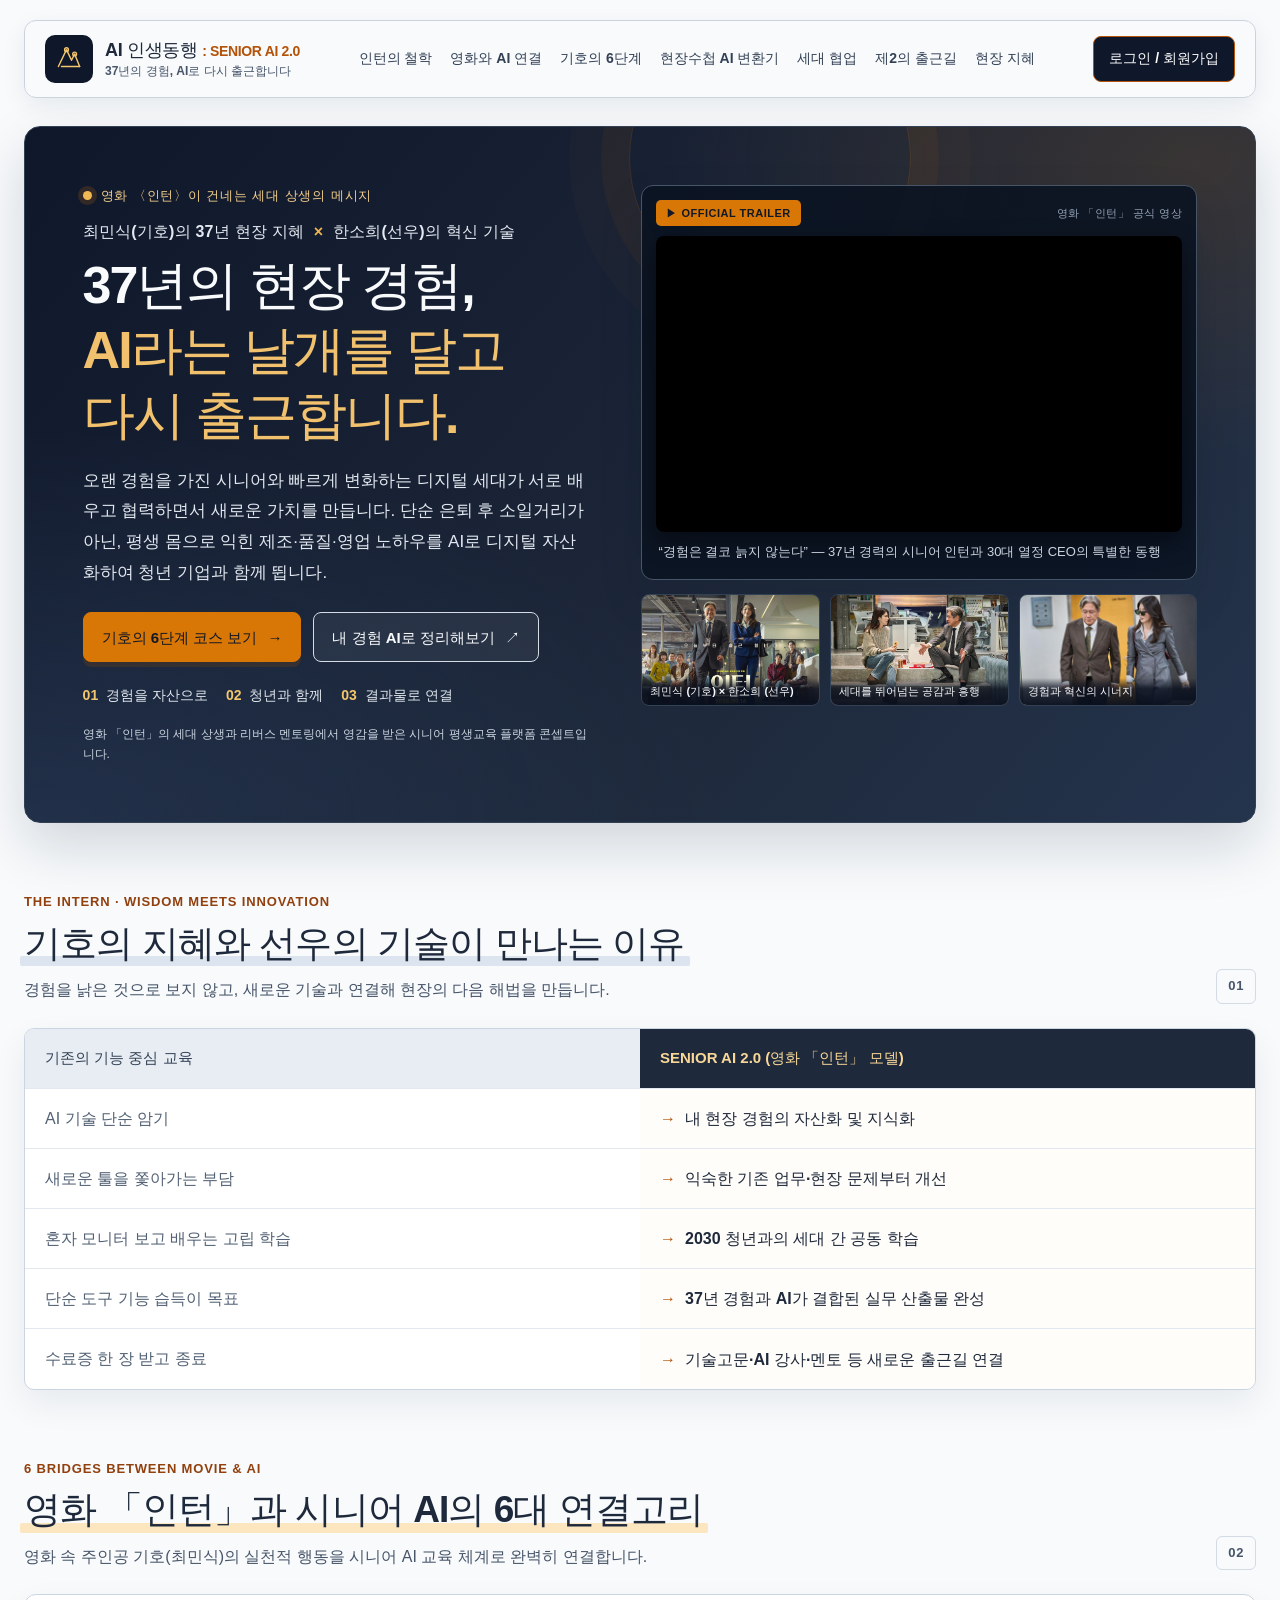
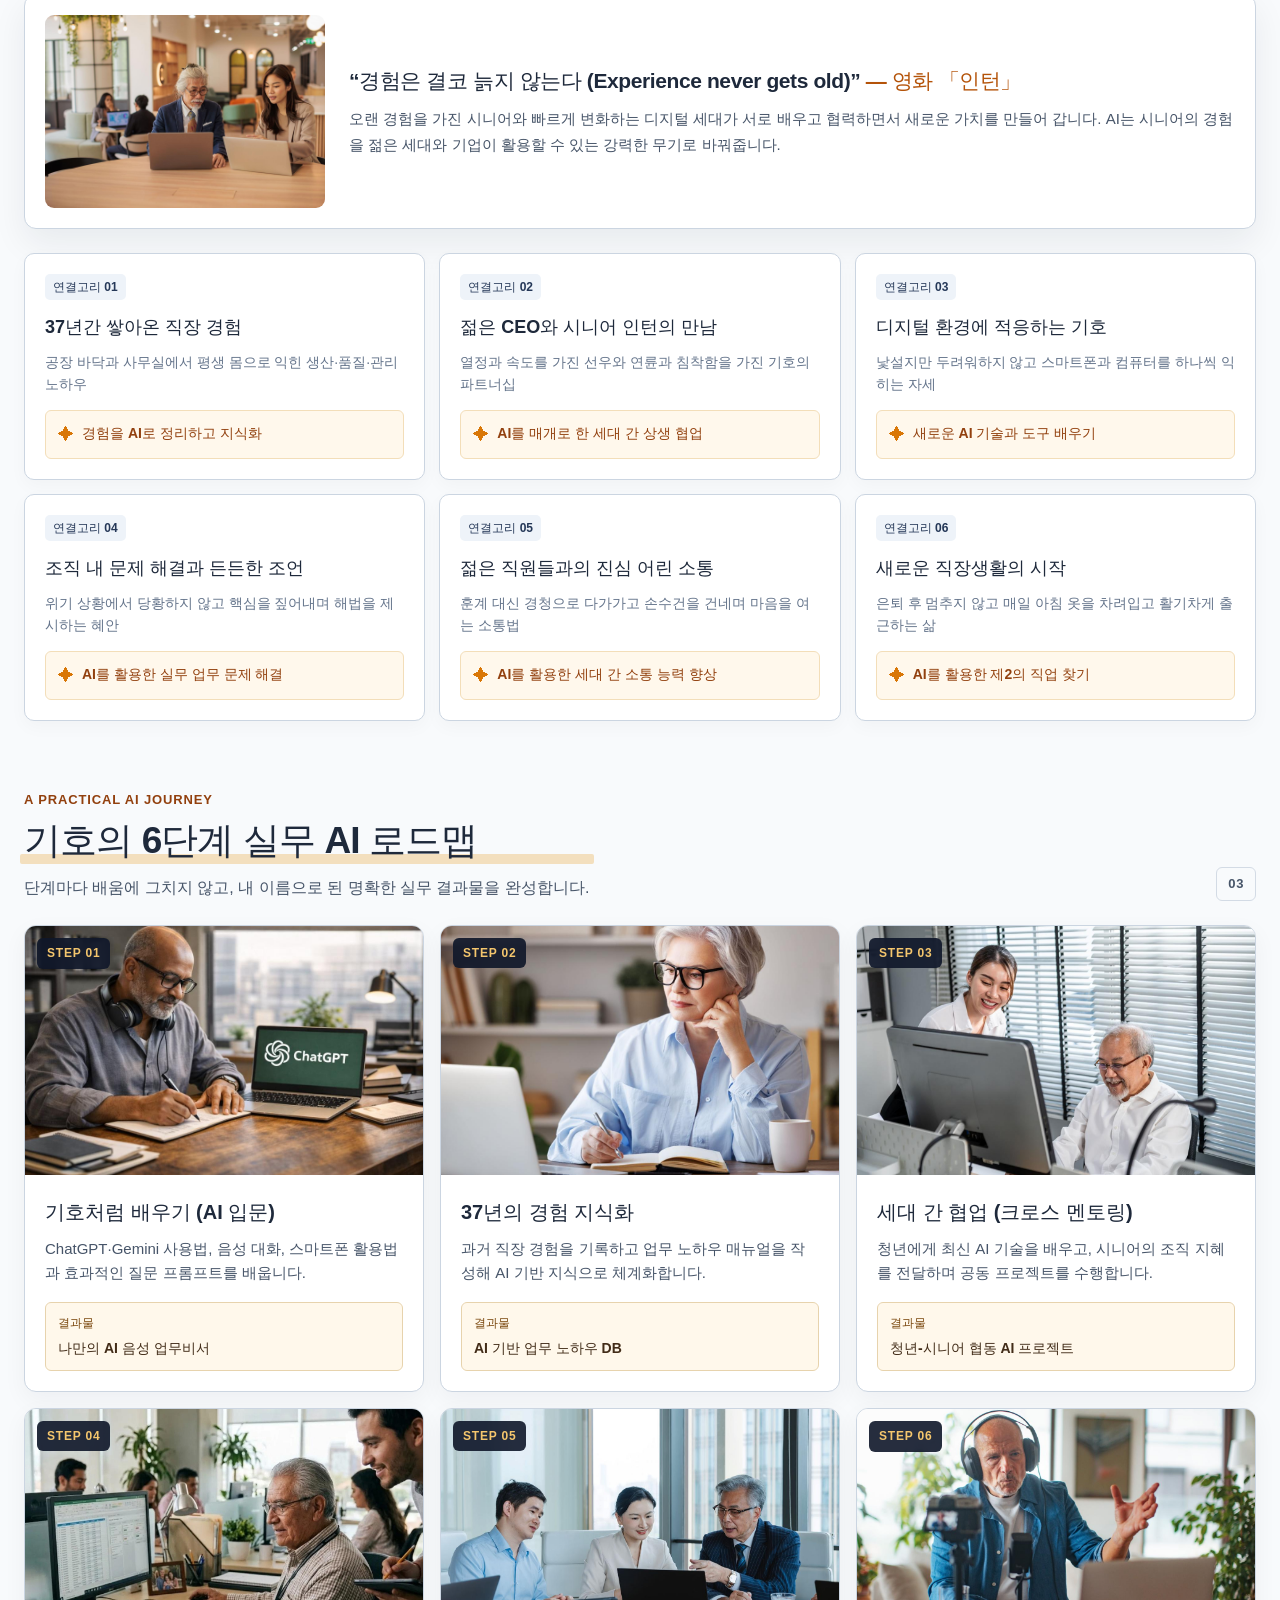
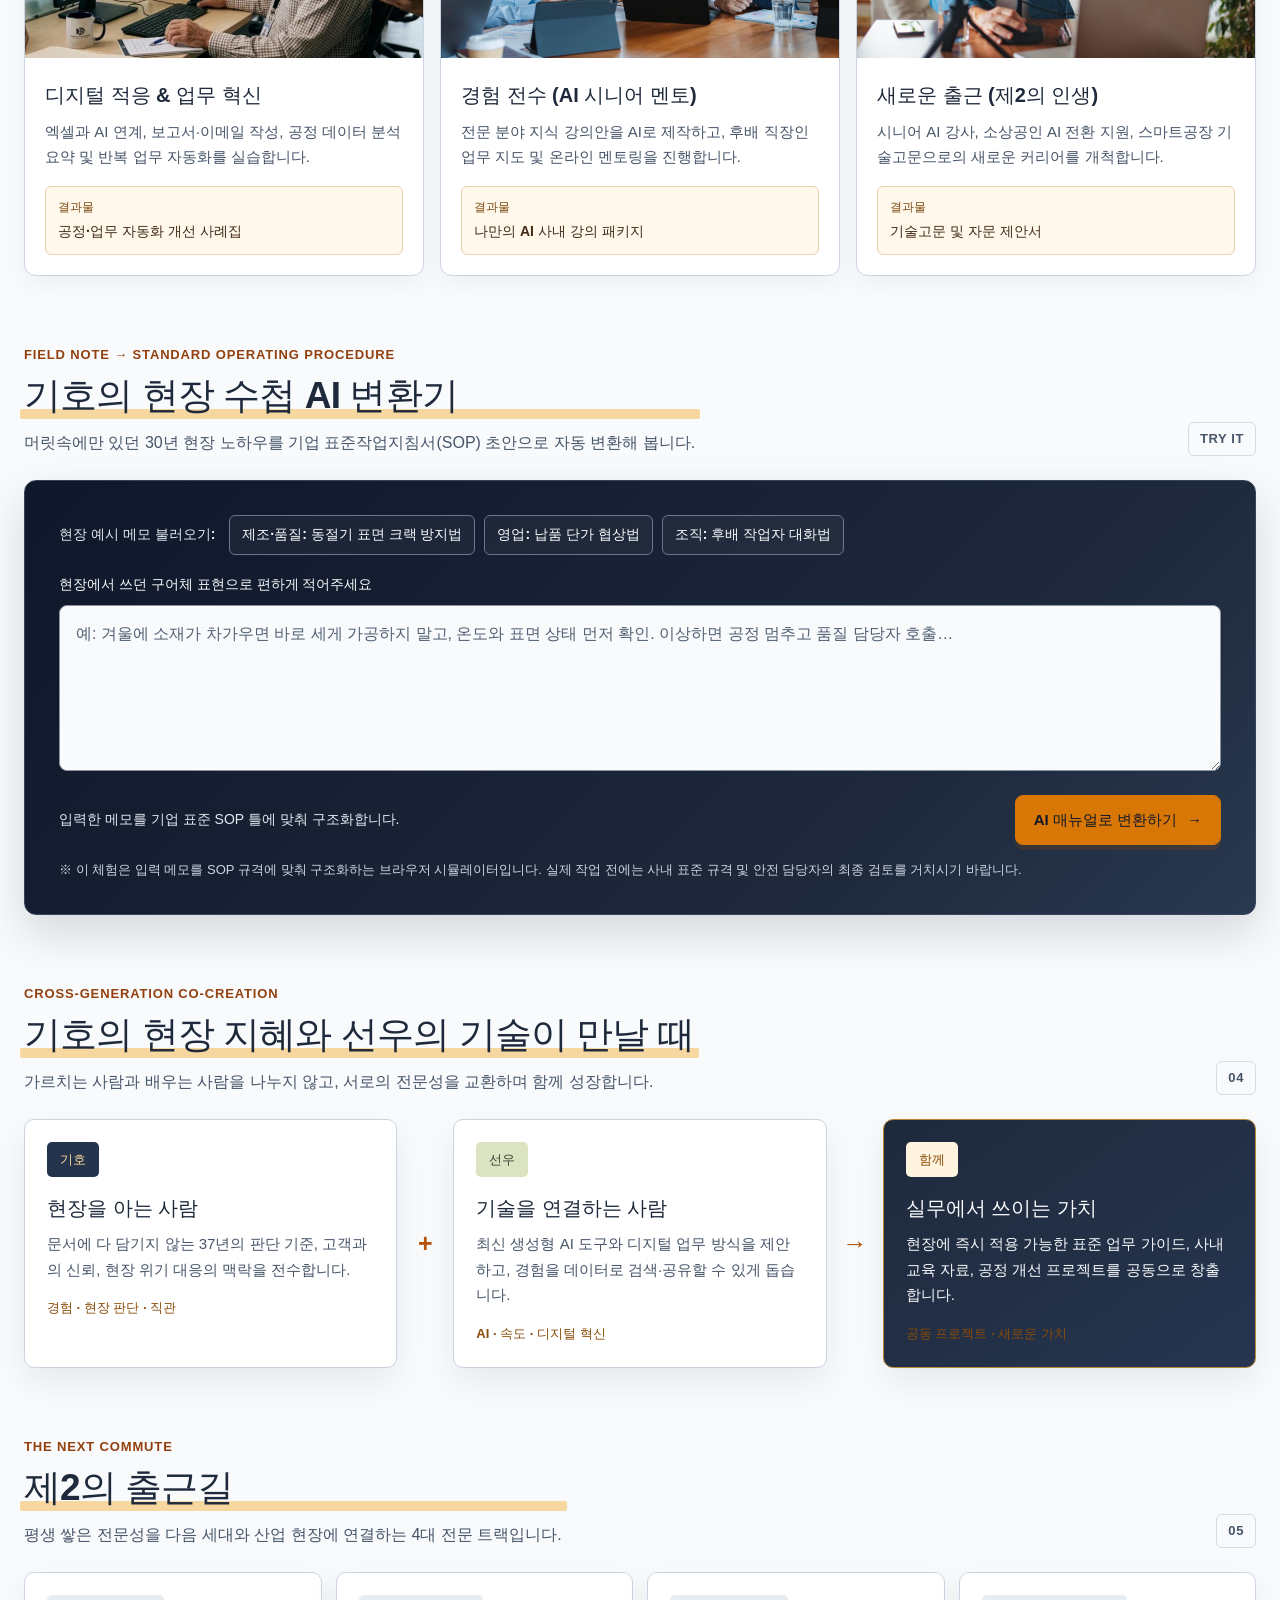
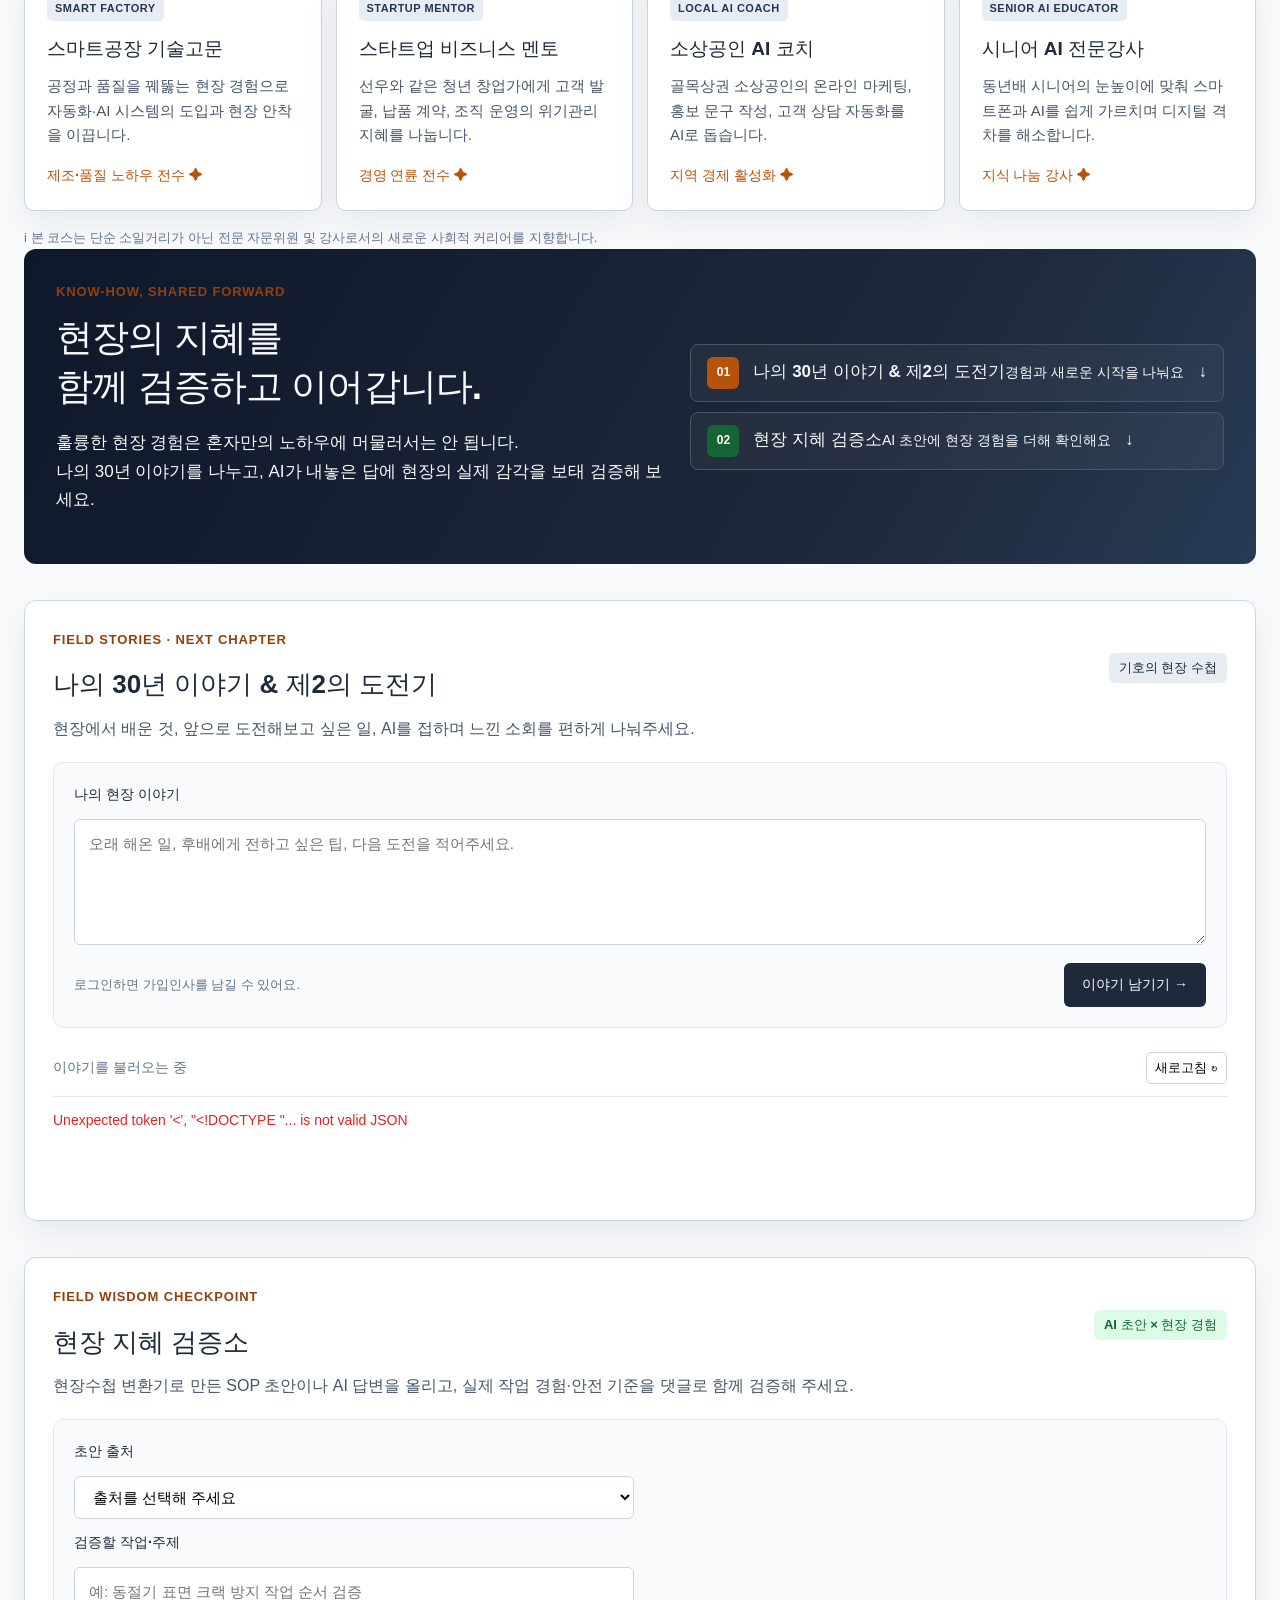
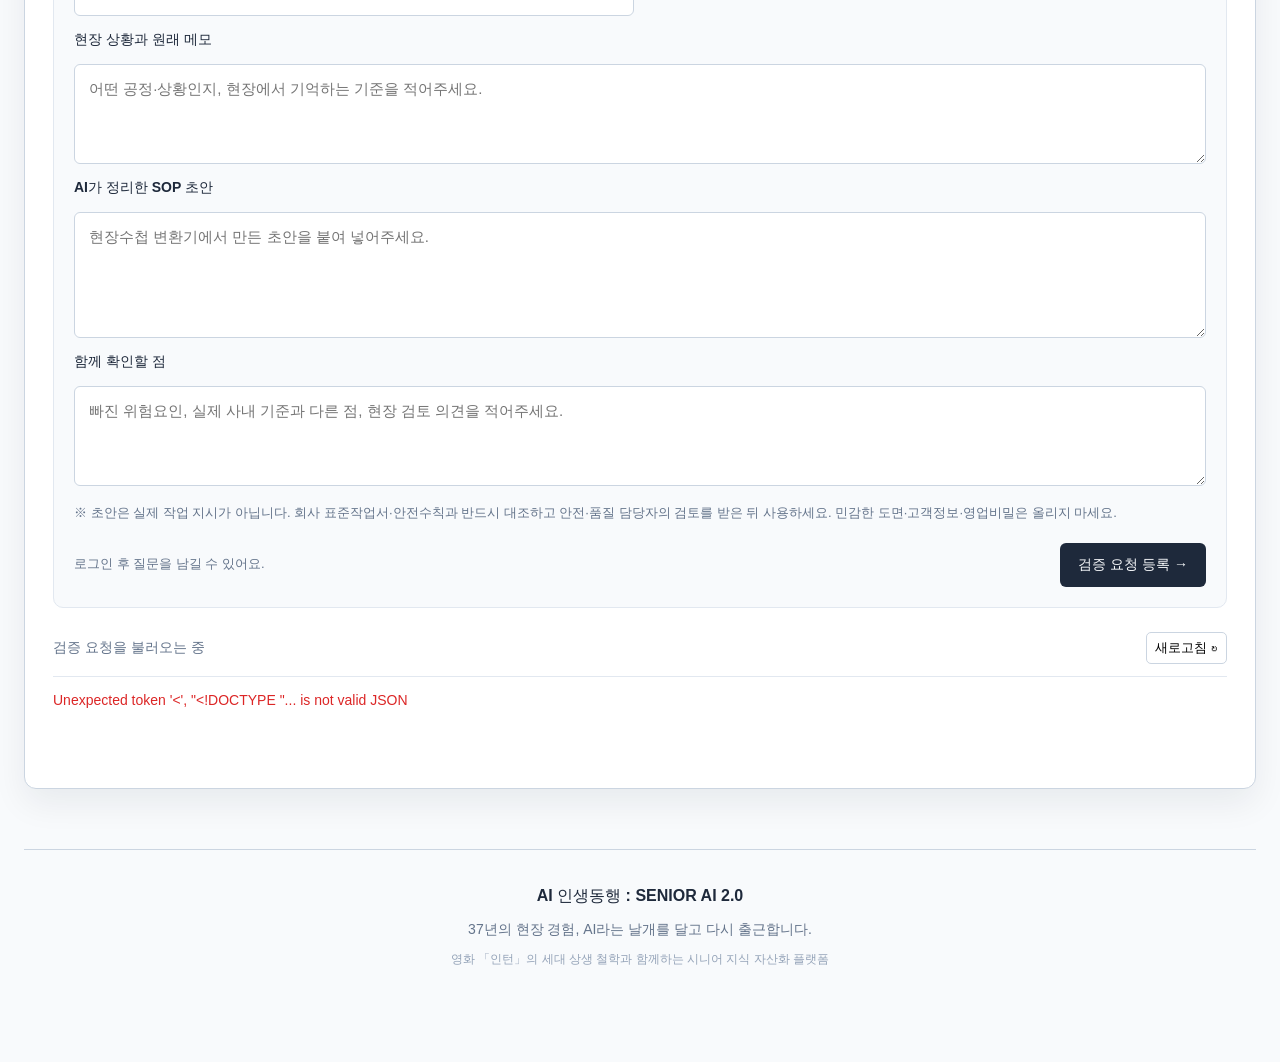
==== public/index.html @ e6ffc2d1 "feat: paginate board lists with skeleton loading Load greeting posts in batches and add numbered que" ====
<!DOCTYPE html>
<html lang="ko">
<head>
  <meta charset="UTF-8">
  <meta name="viewport" content="width=device-width, initial-scale=1.0">
  <meta name="theme-color" content="#0f172a">
  <meta name="description" content="37년의 현장 경험과 AI를 연결해 시니어의 지혜를 새로운 일과 실무 자산으로 만드는 SENIOR AI 2.0 플랫폼입니다.">
  <link rel="canonical" href="https://ai-study-profile.9hyuni.workers.dev/">
  <meta property="og:type" content="website">
  <meta property="og:site_name" content="AI 인생동행 : SENIOR AI 2.0">
  <meta property="og:locale" content="ko_KR">
  <meta property="og:title" content="AI 인생동행 : SENIOR AI 2.0 — 37년의 경험, AI로 다시 출근합니다">
  <meta property="og:description" content="37년의 현장 경험과 AI를 연결해 시니어의 지혜를 새로운 일과 실무 자산으로 만드는 SENIOR AI 2.0 플랫폼입니다.">
  <meta property="og:url" content="https://ai-study-profile.9hyuni.workers.dev/">
  <meta property="og:image" content="https://ai-study-profile.9hyuni.workers.dev/images/intern_still_1.jpg">
  <meta property="og:image:alt" content="AI 인생동행 SENIOR AI 2.0 대표 이미지">
  <meta name="twitter:card" content="summary_large_image">
  <meta name="twitter:title" content="AI 인생동행 : SENIOR AI 2.0 — 37년의 경험, AI로 다시 출근합니다">
  <meta name="twitter:description" content="37년의 현장 경험과 AI를 연결해 시니어의 지혜를 새로운 일과 실무 자산으로 만드는 SENIOR AI 2.0 플랫폼입니다.">
  <meta name="twitter:image" content="https://ai-study-profile.9hyuni.workers.dev/images/intern_still_1.jpg">
  <meta name="naver-site-verification" content="5541e33d2f02b4ad7a07fa61fa7176520b193c60" />
  <title>AI 인생동행 : SENIOR AI 2.0 — 37년의 경험, AI로 다시 출근합니다</title>
  <link rel="stylesheet" href="style.css?v=senior-ai-v2-compact-menu-20261106">
</head>
<body>
  <a class="skip-link" href="#main-content">본문으로 바로가기</a>
  <main class="site-shell" id="main-content">
    <header class="site-header">
      <a class="brand" href="#home" aria-label="AI 인생동행 SENIOR AI 2.0 홈">
        <span class="brand-mark" aria-hidden="true"><svg viewBox="0 0 48 48"><path d="M7 36 20 9l8 17 5-10 8 20"/><path d="M12 36h29"/><circle cx="20" cy="9" r="3"/><circle cx="33" cy="16" r="3"/></svg></span>
        <span class="brand-copy"><strong>AI 인생동행 <em>: SENIOR AI 2.0</em></strong><small>37년의 경험, AI로 다시 출근합니다</small></span>
      </a>
      <nav class="main-nav" id="main-nav" aria-label="주요 메뉴">
        <a href="#philosophy">인턴의 철학</a>
        <a href="#movie-link">영화와 AI 연결</a>
        <a href="#roadmap">기호의 6단계</a>
        <a href="#ai-converter">현장수첩 AI 변환기</a>
        <a href="#collaboration">세대 협업</a>
        <a href="#opportunities">제2의 출근길</a>
        <a href="#community">현장 지혜</a>
      </nav>
      <div class="header-actions">
        <button class="nav-toggle" id="nav-toggle" type="button" aria-label="메뉴 열기/닫기" aria-expanded="false"><span class="nav-toggle-icon">☰</span></button>
        <div class="account-area">
          <button class="auth-open" id="auth-open" type="button">로그인 / 회원가입</button>
          <div class="auth-menu" id="auth-menu" hidden>
            <span class="auth-user" id="auth-user"></span>
            <button class="auth-menu-button" id="auth-signup" data-auth-mode="register" type="button">회원가입</button>
            <button class="auth-menu-button" id="auth-login" data-auth-mode="login" type="button">로그인</button>
            <button class="auth-menu-button" id="view-my-posts" type="button" hidden>내가 쓴 글</button>
            <button class="auth-menu-button" id="auth-logout" data-auth-mode="logout" type="button" hidden>로그아웃</button>
          </div>
        </div>
      </div>
    </header>

    <section class="hero v2-hero" id="home" aria-labelledby="hero-title">
      <div class="hero-copy">
        <p class="eyebrow"><span class="eyebrow-dot" aria-hidden="true"></span> 영화 〈인턴〉이 건네는 세대 상생의 메시지</p>
        <p class="hero-kicker">최민식(기호)의 37년 현장 지혜 <span>×</span> 한소희(선우)의 혁신 기술</p>
        <h1 id="hero-title">37년의 현장 경험,<br><span>AI라는 날개를 달고<br>다시 출근합니다.</span></h1>
        <p class="hero-description">오랜 경험을 가진 시니어와 빠르게 변화하는 디지털 세대가 서로 배우고 협력하면서 새로운 가치를 만듭니다. 단순 은퇴 후 소일거리가 아닌, 평생 몸으로 익힌 제조·품질·영업 노하우를 AI로 디지털 자산화하여 청년 기업과 함께 뜁니다.</p>
        <div class="hero-actions">
          <a class="button-primary" href="#roadmap">기호의 6단계 코스 보기 <span aria-hidden="true">→</span></a>
          <a class="button-secondary" href="#ai-converter">내 경험 AI로 정리해보기 <span aria-hidden="true">↗</span></a>
        </div>
        <div class="hero-promises" aria-label="SENIOR AI 2.0의 원칙">
          <span><b aria-hidden="true">01</b> 경험을 자산으로</span>
          <span><b aria-hidden="true">02</b> 청년과 함께</span>
          <span><b aria-hidden="true">03</b> 결과물로 연결</span>
        </div>
        <p class="concept-note">영화 「인턴」의 세대 상생과 리버스 멘토링에서 영감을 받은 시니어 평생교육 플랫폼 콘셉트입니다.</p>
      </div>

      <div class="hero-media-wrap" aria-label="영화 인턴 공식 영상 및 스틸갤러리">
        <div class="hero-video-box">
          <div class="video-badge-bar">
            <span class="video-badge">▶ OFFICIAL TRAILER</span>
            <span class="video-src-info">영화 「인턴」 공식 영상</span>
          </div>
          <iframe class="hero-trailer-player" src="https://www.youtube-nocookie.com/embed/dtpyrKDJPRg?rel=0" title="Warner Bros. Korea 영화 인턴 예고편" loading="lazy" allowfullscreen></iframe>
          <p class="video-caption">“경험은 결코 늙지 않는다” — 37년 경력의 시니어 인턴과 30대 열정 CEO의 특별한 동행</p>
        </div>
        <div class="hero-still-gallery">
          <div class="still-item">
            <img src="images/intern_still_1.jpg" alt="최민식과 한소희 출연 영화 인턴 기사">
            <span>최민식 (기호) × 한소희 (선우)</span>
          </div>
          <div class="still-item">
            <img src="images/intern_still_2.jpg" alt="영화 인턴 박스오피스 흥행과 감동">
            <span>세대를 뛰어넘는 공감과 흥행</span>
          </div>
          <div class="still-item">
            <img src="images/intern_still_3.jpg" alt="경험과 혁신의 세대 간 협업">
            <span>경험과 혁신의 시너지</span>
          </div>
        </div>
      </div>
    </section>

    <section class="section philosophy-section" id="philosophy" aria-labelledby="philosophy-title">
      <div class="section-heading">
        <div><p class="eyebrow">THE INTERN · WISDOM MEETS INNOVATION</p><h2 id="philosophy-title">기호의 지혜와 선우의 기술이 만나는 이유</h2><p class="section-lead">경험을 낡은 것으로 보지 않고, 새로운 기술과 연결해 현장의 다음 해법을 만듭니다.</p></div>
        <span class="section-number" aria-hidden="true">01</span>
      </div>
      <div class="philosophy-grid" role="table" aria-label="기존 AI 교육과 SENIOR AI 2.0 비교">
        <div class="philosophy-head" role="columnheader">기존의 기능 중심 교육</div><div class="philosophy-head philosophy-v2-head" role="columnheader">SENIOR AI 2.0 (영화 「인턴」 모델)</div>
        <div class="philosophy-old" role="cell">AI 기술 단순 암기</div><div class="philosophy-new" role="cell"><span>→</span> 내 현장 경험의 자산화 및 지식화</div>
        <div class="philosophy-old" role="cell">새로운 툴을 쫓아가는 부담</div><div class="philosophy-new" role="cell"><span>→</span> 익숙한 기존 업무·현장 문제부터 개선</div>
        <div class="philosophy-old" role="cell">혼자 모니터 보고 배우는 고립 학습</div><div class="philosophy-new" role="cell"><span>→</span> 2030 청년과의 세대 간 공동 학습</div>
        <div class="philosophy-old" role="cell">단순 도구 기능 습득이 목표</div><div class="philosophy-new" role="cell"><span>→</span> 37년 경험과 AI가 결합된 실무 산출물 완성</div>
        <div class="philosophy-old" role="cell">수료증 한 장 받고 종료</div><div class="philosophy-new" role="cell"><span>→</span> 기술고문·AI 강사·멘토 등 새로운 출근길 연결</div>
      </div>
    </section>

    <section class="section movie-link-section" id="movie-link" aria-labelledby="movie-link-title">
      <div class="section-heading">
        <div><p class="eyebrow">6 BRIDGES BETWEEN MOVIE &amp; AI</p><h2 id="movie-link-title">영화 「인턴」과 시니어 AI의 6대 연결고리</h2><p class="section-lead">영화 속 주인공 기호(최민식)의 실천적 행동을 시니어 AI 교육 체계로 완벽히 연결합니다.</p></div>
        <span class="section-number" aria-hidden="true">02</span>
      </div>

      <div class="movie-quote-banner">
        <div class="quote-img-box">
          <img src="images/colleagues_modern_office.jpg" alt="현대 오피스에서 함께 일하는 동료들">
        </div>
        <div class="quote-content">
          <blockquote>“경험은 결코 늙지 않는다 (Experience never gets old)” <em>— 영화 「인턴」</em></blockquote>
          <p>오랜 경험을 가진 시니어와 빠르게 변화하는 디지털 세대가 서로 배우고 협력하면서 새로운 가치를 만들어 갑니다. AI는 시니어의 경험을 젊은 세대와 기업이 활용할 수 있는 강력한 무기로 바꿔줍니다.</p>
        </div>
      </div>

      <div class="movie-link-grid">
        <article class="movie-link-card">
          <span class="link-card-tag">연결고리 01</span>
          <h3>37년간 쌓아온 직장 경험</h3>
          <p class="scene-desc">공장 바닥과 사무실에서 평생 몸으로 익힌 생산·품질·관리 노하우</p>
          <div class="link-bridge"><span>✦</span> 경험을 AI로 정리하고 지식화</div>
        </article>
        <article class="movie-link-card">
          <span class="link-card-tag">연결고리 02</span>
          <h3>젊은 CEO와 시니어 인턴의 만남</h3>
          <p class="scene-desc">열정과 속도를 가진 선우와 연륜과 침착함을 가진 기호의 파트너십</p>
          <div class="link-bridge"><span>✦</span> AI를 매개로 한 세대 간 상생 협업</div>
        </article>
        <article class="movie-link-card">
          <span class="link-card-tag">연결고리 03</span>
          <h3>디지털 환경에 적응하는 기호</h3>
          <p class="scene-desc">낯설지만 두려워하지 않고 스마트폰과 컴퓨터를 하나씩 익히는 자세</p>
          <div class="link-bridge"><span>✦</span> 새로운 AI 기술과 도구 배우기</div>
        </article>
        <article class="movie-link-card">
          <span class="link-card-tag">연결고리 04</span>
          <h3>조직 내 문제 해결과 든든한 조언</h3>
          <p class="scene-desc">위기 상황에서 당황하지 않고 핵심을 짚어내며 해법을 제시하는 혜안</p>
          <div class="link-bridge"><span>✦</span> AI를 활용한 실무 업무 문제 해결</div>
        </article>
        <article class="movie-link-card">
          <span class="link-card-tag">연결고리 05</span>
          <h3>젊은 직원들과의 진심 어린 소통</h3>
          <p class="scene-desc">훈계 대신 경청으로 다가가고 손수건을 건네며 마음을 여는 소통법</p>
          <div class="link-bridge"><span>✦</span> AI를 활용한 세대 간 소통 능력 향상</div>
        </article>
        <article class="movie-link-card">
          <span class="link-card-tag">연결고리 06</span>
          <h3>새로운 직장생활의 시작</h3>
          <p class="scene-desc">은퇴 후 멈추지 않고 매일 아침 옷을 차려입고 활기차게 출근하는 삶</p>
          <div class="link-bridge"><span>✦</span> AI를 활용한 제2의 직업 찾기</div>
        </article>
      </div>
    </section>

    <section class="section roadmap-section" id="roadmap" aria-labelledby="roadmap-title">
      <div class="section-heading">
        <div><p class="eyebrow">A PRACTICAL AI JOURNEY</p><h2 id="roadmap-title">기호의 6단계 실무 AI 로드맵</h2><p class="section-lead">단계마다 배움에 그치지 않고, 내 이름으로 된 명확한 실무 결과물을 완성합니다.</p></div>
        <span class="section-number" aria-hidden="true">03</span>
      </div>
      <div class="roadmap-grid">
        <article class="roadmap-card">
          <div class="roadmap-thumb">
            <img src="images/step1_ai_intro.jpg" alt="STEP 01 AI 입문" loading="lazy">
            <span class="roadmap-step-badge">STEP 01</span>
          </div>
          <div class="roadmap-body">
            <h3>기호처럼 배우기 (AI 입문)</h3>
            <p>ChatGPT·Gemini 사용법, 음성 대화, 스마트폰 활용법과 효과적인 질문 프롬프트를 배웁니다.</p>
            <span class="deliverable">결과물 <b>나만의 AI 음성 업무비서</b></span>
          </div>
        </article>
        <article class="roadmap-card">
          <div class="roadmap-thumb">
            <img src="images/step2_experience_db.jpg" alt="STEP 02 경험 지식화" loading="lazy">
            <span class="roadmap-step-badge">STEP 02</span>
          </div>
          <div class="roadmap-body">
            <h3>37년의 경험 지식화</h3>
            <p>과거 직장 경험을 기록하고 업무 노하우 매뉴얼을 작성해 AI 기반 지식으로 체계화합니다.</p>
            <span class="deliverable">결과물 <b>AI 기반 업무 노하우 DB</b></span>
          </div>
        </article>
        <article class="roadmap-card">
          <div class="roadmap-thumb">
            <img src="images/step3_cross_mentoring.jpg" alt="STEP 03 세대 간 협업" loading="lazy">
            <span class="roadmap-step-badge">STEP 03</span>
          </div>
          <div class="roadmap-body">
            <h3>세대 간 협업 (크로스 멘토링)</h3>
            <p>청년에게 최신 AI 기술을 배우고, 시니어의 조직 지혜를 전달하며 공동 프로젝트를 수행합니다.</p>
            <span class="deliverable">결과물 <b>청년-시니어 협동 AI 프로젝트</b></span>
          </div>
        </article>
        <article class="roadmap-card">
          <div class="roadmap-thumb">
            <img src="images/step4_digital_efficiency.jpg" alt="STEP 04 디지털 적응" loading="lazy">
            <span class="roadmap-step-badge">STEP 04</span>
          </div>
          <div class="roadmap-body">
            <h3>디지털 적응 &amp; 업무 혁신</h3>
            <p>엑셀과 AI 연계, 보고서·이메일 작성, 공정 데이터 분석 요약 및 반복 업무 자동화를 실습합니다.</p>
            <span class="deliverable">결과물 <b>공정·업무 자동화 개선 사례집</b></span>
          </div>
        </article>
        <article class="roadmap-card">
          <div class="roadmap-thumb">
            <img src="images/step5_senior_mentor.jpg" alt="STEP 05 경험 전수 멘토" loading="lazy">
            <span class="roadmap-step-badge">STEP 05</span>
          </div>
          <div class="roadmap-body">
            <h3>경험 전수 (AI 시니어 멘토)</h3>
            <p>전문 분야 지식 강의안을 AI로 제작하고, 후배 직장인 업무 지도 및 온라인 멘토링을 진행합니다.</p>
            <span class="deliverable">결과물 <b>나만의 AI 사내 강의 패키지</b></span>
          </div>
        </article>
        <article class="roadmap-card roadmap-card-final">
          <div class="roadmap-thumb">
            <img src="images/step6_new_commute.jpg" alt="STEP 06 새로운 출근" loading="lazy">
            <span class="roadmap-step-badge">STEP 06</span>
          </div>
          <div class="roadmap-body">
            <h3>새로운 출근 (제2의 인생)</h3>
            <p>시니어 AI 강사, 소상공인 AI 전환 지원, 스마트공장 기술고문으로의 새로운 커리어를 개척합니다.</p>
            <span class="deliverable">결과물 <b>기술고문 및 자문 제안서</b></span>
          </div>
        </article>
      </div>
    </section>

    <section class="section converter-section" id="ai-converter" aria-labelledby="converter-title">
      <div class="section-heading">
        <div><p class="eyebrow">FIELD NOTE → STANDARD OPERATING PROCEDURE</p><h2 id="converter-title">기호의 현장 수첩 AI 변환기</h2><p class="section-lead">머릿속에만 있던 30년 현장 노하우를 기업 표준작업지침서(SOP) 초안으로 자동 변환해 봅니다.</p></div>
        <span class="section-number" aria-hidden="true">TRY IT</span>
      </div>
      <div class="converter-card">
        <div class="converter-presets" aria-label="현장 메모 예시">
          <span class="preset-label">현장 예시 메모 불러오기:</span>
          <button type="button" class="note-preset" data-preset="quality">제조·품질: 동절기 표면 크랙 방지법</button>
          <button type="button" class="note-preset" data-preset="sales">영업: 납품 단가 협상법</button>
          <button type="button" class="note-preset" data-preset="team">조직: 후배 작업자 대화법</button>
        </div>
        <label class="field-label" for="field-notes-input">현장에서 쓰던 구어체 표현으로 편하게 적어주세요</label>
        <textarea id="field-notes-input" class="field-notes-input" maxlength="1500" rows="5" placeholder="예: 겨울에 소재가 차가우면 바로 세게 가공하지 말고, 온도와 표면 상태 먼저 확인. 이상하면 공정 멈추고 품질 담당자 호출…"></textarea>
        <div class="converter-actions">
          <span class="converter-status" id="converter-status" role="status" aria-live="polite">입력한 메모를 기업 표준 SOP 틀에 맞춰 구조화합니다.</span>
          <button id="convert-notes" class="button-primary" type="button">AI 매뉴얼로 변환하기 <span aria-hidden="true">→</span></button>
        </div>
        <div class="sop-result-wrap" id="sop-result-wrap" hidden>
          <div class="sop-result-heading">
            <strong>표준작업절차서(SOP) 초안 자동 생성</strong>
            <span>실무 검토용</span>
          </div>
          <pre id="sop-output" class="sop-output"></pre>
          <button id="send-to-verification" class="button-secondary" type="button">이 초안을 현장 지혜 검증소로 보내기 <span aria-hidden="true">↓</span></button>
        </div>
        <p class="converter-disclaimer">※ 이 체험은 입력 메모를 SOP 규격에 맞춰 구조화하는 브라우저 시뮬레이터입니다. 실제 작업 전에는 사내 표준 규격 및 안전 담당자의 최종 검토를 거치시기 바랍니다.</p>
      </div>
    </section>

    <section class="section collaboration-section" id="collaboration" aria-labelledby="collaboration-title">
      <div class="section-heading">
        <div><p class="eyebrow">CROSS-GENERATION CO-CREATION</p><h2 id="collaboration-title">기호의 현장 지혜와 선우의 기술이 만날 때</h2><p class="section-lead">가르치는 사람과 배우는 사람을 나누지 않고, 서로의 전문성을 교환하며 함께 성장합니다.</p></div>
        <span class="section-number" aria-hidden="true">04</span>
      </div>
      <div class="collaboration-grid">
        <article class="collaboration-card">
          <span class="collab-mark collab-mark-gold">기호</span>
          <h3>현장을 아는 사람</h3>
          <p>문서에 다 담기지 않는 37년의 판단 기준, 고객과의 신뢰, 현장 위기 대응의 맥락을 전수합니다.</p>
          <span class="collab-caption">경험 · 현장 판단 · 직관</span>
        </article>
        <div class="collab-plus" aria-hidden="true">+</div>
        <article class="collaboration-card">
          <span class="collab-mark collab-mark-lime">선우</span>
          <h3>기술을 연결하는 사람</h3>
          <p>최신 생성형 AI 도구와 디지털 업무 방식을 제안하고, 경험을 데이터로 검색·공유할 수 있게 돕습니다.</p>
          <span class="collab-caption">AI · 속도 · 디지털 혁신</span>
        </article>
        <div class="collab-equals" aria-hidden="true">→</div>
        <article class="collaboration-card collaboration-result">
          <span class="collab-mark collab-mark-white">함께</span>
          <h3>실무에서 쓰이는 가치</h3>
          <p>현장에 즉시 적용 가능한 표준 업무 가이드, 사내 교육 자료, 공정 개선 프로젝트를 공동으로 창출합니다.</p>
          <span class="collab-caption">공동 프로젝트 · 새로운 가치</span>
        </article>
      </div>
    </section>

    <section class="section opportunities-section" id="opportunities" aria-labelledby="opportunities-title">
      <div class="section-heading">
        <div><p class="eyebrow">THE NEXT COMMUTE</p><h2 id="opportunities-title">제2의 출근길</h2><p class="section-lead">평생 쌓은 전문성을 다음 세대와 산업 현장에 연결하는 4대 전문 트랙입니다.</p></div>
        <span class="section-number" aria-hidden="true">05</span>
      </div>
      <div class="resource-grid opportunity-grid">
        <article class="resource-card">
          <span class="resource-label">SMART FACTORY</span>
          <h3>스마트공장 기술고문</h3>
          <p>공정과 품질을 꿰뚫는 현장 경험으로 자동화·AI 시스템의 도입과 현장 안착을 이끕니다.</p>
          <span class="resource-action">제조·품질 노하우 전수 <b aria-hidden="true">✦</b></span>
        </article>
        <article class="resource-card">
          <span class="resource-label">STARTUP MENTOR</span>
          <h3>스타트업 비즈니스 멘토</h3>
          <p>선우와 같은 청년 창업가에게 고객 발굴, 납품 계약, 조직 운영의 위기관리 지혜를 나눕니다.</p>
          <span class="resource-action">경영 연륜 전수 <b aria-hidden="true">✦</b></span>
        </article>
        <article class="resource-card">
          <span class="resource-label">LOCAL AI COACH</span>
          <h3>소상공인 AI 코치</h3>
          <p>골목상권 소상공인의 온라인 마케팅, 홍보 문구 작성, 고객 상담 자동화를 AI로 돕습니다.</p>
          <span class="resource-action">지역 경제 활성화 <b aria-hidden="true">✦</b></span>
        </article>
        <article class="resource-card">
          <span class="resource-label">SENIOR AI EDUCATOR</span>
          <h3>시니어 AI 전문강사</h3>
          <p>동년배 시니어의 눈높이에 맞춰 스마트폰과 AI를 쉽게 가르치며 디지털 격차를 해소합니다.</p>
          <span class="resource-action">지식 나눔 강사 <b aria-hidden="true">✦</b></span>
        </article>
      </div>
      <p class="info-note"><span aria-hidden="true">i</span> 본 코스는 단순 소일거리가 아닌 전문 자문위원 및 강사로서의 새로운 사회적 커리어를 지향합니다.</p>
    </section>

    <section class="community-intro" id="community" aria-labelledby="community-title">
      <div>
        <p class="eyebrow">KNOW-HOW, SHARED FORWARD</p>
        <h2 id="community-title">현장의 지혜를<br>함께 검증하고 이어갑니다.</h2>
        <p>훌륭한 현장 경험은 혼자만의 노하우에 머물러서는 안 됩니다.<br>나의 30년 이야기를 나누고, AI가 내놓은 답에 현장의 실제 감각을 보태 검증해 보세요.</p>
      </div>
      <div class="community-shortcuts">
        <a href="#board"><span class="shortcut-icon" aria-hidden="true">01</span><span><strong>나의 30년 이야기 &amp; 제2의 도전기</strong><small>경험과 새로운 시작을 나눠요</small></span><b aria-hidden="true">↓</b></a>
        <a href="#qa-board"><span class="shortcut-icon shortcut-icon-green" aria-hidden="true">02</span><span><strong>현장 지혜 검증소</strong><small>AI 초안에 현장 경험을 더해 확인해요</small></span><b aria-hidden="true">↓</b></a>
      </div>
    </section>

    <div class="auth-panel" id="auth-panel" aria-labelledby="auth-title" hidden>
      <div class="auth-panel-heading"><h2 id="auth-title">회원가입</h2><button class="auth-close" id="auth-close" type="button" aria-label="닫기">×</button></div>
      <p class="auth-description">가입하면 현장 경험과 질문을 나누고, 내가 쓴 글을 관리할 수 있어요.</p>
      <form id="auth-form">
        <label class="field-label" for="auth-email">이메일</label><input id="auth-email" name="email" type="email" maxlength="254" autocomplete="email" placeholder="이메일 주소" required>
        <label class="field-label" for="auth-password">비밀번호</label><input id="auth-password" name="password" type="password" minlength="8" maxlength="128" autocomplete="new-password" placeholder="8자 이상 입력해 주세요" required>
        <div class="auth-nickname-field" id="auth-nickname-field"><label class="field-label" for="auth-nickname">닉네임</label><input id="auth-nickname" name="nickname" type="text" maxlength="30" autocomplete="nickname" placeholder="게시판에서 사용할 이름" required></div>
        <p class="auth-notice" id="auth-notice" role="status" aria-live="polite"></p><button class="button-primary auth-submit" id="auth-submit" type="submit">회원가입</button>
      </form>
      <p class="auth-switch" id="auth-switch"></p><button class="auth-switch-button" id="auth-switch-button" type="button">이미 가입했다면 로그인</button>
    </div>

    <section class="board-section greeting-section" id="board" aria-labelledby="board-heading">
      <div class="board-title-row"><div><p class="eyebrow">FIELD STORIES · NEXT CHAPTER</p><h2 id="board-heading">나의 30년 이야기 &amp; 제2의 도전기</h2></div><span class="board-badge">기호의 현장 수첩</span></div>
      <p class="board-intro">현장에서 배운 것, 앞으로 도전해보고 싶은 일, AI를 접하며 느낀 소회를 편하게 나눠주세요.</p>
      <form class="board-composer" id="post-form">
        <div class="composer-author-header" id="post-author-header" hidden><span class="comment-author-label" id="post-author-label"></span></div>
        <label class="field-label" for="post-content">나의 현장 이야기</label><textarea id="post-content" name="content" maxlength="1000" rows="4" placeholder="오래 해온 일, 후배에게 전하고 싶은 팁, 다음 도전을 적어주세요." required></textarea>
        <div class="composer-footer"><span class="character-hint" id="post-auth-hint">로그인하면 이야기를 남길 수 있어요.</span><button class="submit-post" id="submit-post" type="submit">이야기 남기기 <span aria-hidden="true">→</span></button></div>
      </form>
      <div class="board-toolbar"><span id="post-count">이야기를 불러오는 중</span><button class="refresh-posts" id="refresh-posts" type="button" aria-label="게시글 새로고침">새로고침 ↻</button></div>
      <p class="board-status" id="board-status" role="status" aria-live="polite"></p>
      <ol class="post-list" id="post-list" aria-label="현장 이야기 게시글 목록"></ol>
      <div class="list-pagination greeting-pagination" id="post-pagination" hidden></div>
      <p class="board-status" id="comment-status" role="status" aria-live="polite"></p>
    </section>

    <section class="board-section qa-section" id="qa-board" aria-labelledby="qa-heading">
      <div class="board-title-row"><div><p class="eyebrow">FIELD WISDOM CHECKPOINT</p><h2 id="qa-heading">현장 지혜 검증소</h2></div><span class="board-badge board-badge-green">AI 초안 × 현장 경험</span></div>
      <p class="board-intro">현장수첩 변환기로 만든 SOP 초안이나 AI 답변을 올리고, 실제 작업 경험·안전 기준을 댓글로 함께 검증해 주세요.</p>
      <form class="board-composer" id="question-form">
        <div class="composer-author-header" id="question-author-header" hidden><span class="comment-author-label" id="question-author-label"></span></div>
        <label class="field-label" for="question-ai-tool">초안 출처</label>
        <select id="question-ai-tool" name="ai-tool" required>
          <option value="">출처를 선택해 주세요</option><option>기호의 현장 수첩 AI 변환기</option><option>ChatGPT</option><option>Gemini</option><option>Microsoft Copilot</option><option>Claude</option><option>기타 / 잘 모르겠어요</option>
        </select>
        <label class="field-label" for="question-title">검증할 작업·주제</label><input id="question-title" name="title" type="text" maxlength="120" placeholder="예: 동절기 표면 크랙 방지 작업 순서 검증" required>
        <label class="field-label" for="question-content">현장 상황과 원래 메모</label><textarea id="question-content" name="content" maxlength="450" rows="3" placeholder="어떤 공정·상황인지, 현장에서 기억하는 기준을 적어주세요." required></textarea>
        <label class="field-label" for="question-answer">AI가 정리한 SOP 초안</label><textarea id="question-answer" name="answer" maxlength="1000" rows="4" placeholder="현장수첩 변환기에서 만든 초안을 붙여 넣어주세요." required></textarea>
        <label class="field-label" for="question-check">함께 확인할 점</label><textarea id="question-check" name="check" maxlength="350" rows="3" placeholder="빠진 위험요인, 실제 사내 기준과 다른 점, 현장 검토 의견을 적어주세요." required></textarea>
        <p class="verification-safety">※ 초안은 실제 작업 지시가 아닙니다. 회사 표준작업서·안전수칙과 반드시 대조하고 안전·품질 담당자의 검토를 받은 뒤 사용하세요. 민감한 도면·고객정보·영업비밀은 올리지 마세요.</p>
        <div class="composer-footer"><span class="character-hint" id="question-auth-hint">로그인 후 현장 지혜 검증을 요청할 수 있어요.</span><button class="submit-post" id="submit-question" type="submit">검증 요청 등록 <span aria-hidden="true">→</span></button></div>
      </form>
      <div class="board-toolbar"><span id="question-count">검증 요청을 불러오는 중</span><button class="refresh-posts" id="refresh-questions" type="button" aria-label="검증 요청 목록 새로고침">새로고침 ↻</button></div>
      <p class="board-status" id="question-status" role="status" aria-live="polite"></p>
      <ol class="post-list" id="question-list" aria-label="현장 지혜 검증 요청 목록"></ol>
      <nav class="list-pagination question-pagination" id="question-pagination" aria-label="검증 요청 페이지"></nav>
    </section>

    <footer class="site-footer">
      <a class="footer-brand" href="#home">AI 인생동행 : SENIOR AI 2.0</a>
      <span>37년의 현장 경험, AI라는 날개를 달고 다시 출근합니다.</span>
      <span class="footer-credit">영화 「인턴」의 세대 상생 철학과 함께하는 시니어 지식 자산화 플랫폼</span>
    </footer>
  </main>
  <script src="script.js?v=senior-ai-v2-movie-visual-20261106"></script>
</body>
</html>
---- public/style.css ----
:root {
  color-scheme: light;
  font-family: "Pretendard", "Noto Sans KR", "Malgun Gothic", sans-serif;
  font-synthesis: none;
  text-rendering: optimizeLegibility;
  -webkit-font-smoothing: antialiased;
  --navy: #1e293b;
  --indigo: #0f172a;
  --ink: #172033;
  --muted: #475569;
  --paper: #f8fafc;
  --surface: #ffffff;
  --line: #d5dce6;
  --gold: #b45309;
  --gold-bright: #d97706;
  --gold-pale: #fff4df;
  --blue-pale: #e8eef7;
  --shadow: 0 14px 34px #0f172a12;
  --shadow-lg: 0 20px 45px #0f172a1e;
}
* { box-sizing: border-box; }
html { scroll-behavior: smooth; scroll-padding-top: 100px; }
body { min-width: 320px; margin: 0; background: var(--paper); color: var(--ink); font-size: 17px; line-height: 1.7; }
button, input, textarea, select { font: inherit; }
a { color: inherit; }
a:focus-visible, button:focus-visible, input:focus-visible, textarea:focus-visible, select:focus-visible { outline: 3px solid #b45309; outline-offset: 3px; }
.skip-link { position: fixed; z-index: 100; top: 8px; left: 8px; transform: translateY(-160%); padding: 10px 15px; border-radius: 8px; background: #fff; color: var(--ink); }
.skip-link:focus { transform: none; }
.site-shell { width: min(1240px, calc(100% - 48px)); margin: 0 auto; padding: 20px 0 60px; }

/* Header & Nav */

/* Header Actions & Nav Toggle */
.header-actions { display: flex; align-items: center; gap: 8px; flex: 0 0 auto; }
.nav-toggle { display: none; width: 38px; height: 38px; border: 1px solid #cbd5e1; border-radius: 8px; background: #fff; color: #1e293b; font-size: 18px; cursor: pointer; place-items: center; }
.nav-toggle.is-active { background: #1e293b; color: #fff; border-color: #1e293b; }

/* PC & Common: Logged-in Compact Header */
.site-header.is-logged-in { min-height: 60px; padding: 8px 18px; }
.site-header.is-logged-in .brand-mark { width: 38px; height: 38px; }
.site-header.is-logged-in .brand-mark svg { width: 22px; height: 22px; }
.site-header.is-logged-in .brand-copy small { display: none; }
.site-header.is-logged-in .brand-copy strong { font-size: 16px; }
.site-header.is-logged-in .auth-open { min-height: 36px; padding: 5px 12px; font-size: 13px; border-color: #f59e0b; background: #fffbeb; color: #92400e; font-weight: 850; border-radius: 20px; }

.site-header { position: sticky; z-index: 20; top: 8px; display: flex; min-height: 78px; align-items: center; justify-content: space-between; gap: 18px; padding: 11px 20px; border: 1px solid #cbd3df; border-radius: 12px; background: #f8fafcf4; box-shadow: 0 8px 25px #0f172a12; backdrop-filter: blur(16px); }
.brand { display: inline-flex; flex: 0 0 auto; align-items: center; gap: 12px; text-decoration: none; }
.brand-mark { display: grid; width: 48px; height: 48px; place-items: center; border-radius: 10px; background: var(--indigo); color: #f4c66d; }
.brand-mark svg { width: 30px; height: 30px; fill: none; stroke: currentColor; stroke-linecap: round; stroke-linejoin: round; stroke-width: 2.3; }
.brand-copy { display: grid; line-height: 1.25; }
.brand-copy strong { color: var(--navy); font-size: 18px; font-weight: 850; letter-spacing: -.35px; }
.brand-copy strong em { color: var(--gold); font-size: 14px; font-style: normal; }
.brand-copy small { margin-top: 3px; color: #475569; font-size: 12px; font-weight: 650; }
.main-nav { display: flex; flex: 1; align-items: center; justify-content: center; gap: clamp(8px, 1.4vw, 20px); }
.main-nav a { position: relative; color: #334155; font-size: 14px; font-weight: 730; text-decoration: none; white-space: nowrap; }
.main-nav a:hover { color: #92400e; }
.main-nav a::after { position: absolute; right: 0; bottom: -5px; left: 0; height: 2px; border-radius: 2px; background: var(--gold-bright); content: ""; transform: scaleX(0); transform-origin: left; transition: transform .18s ease; }
.main-nav a:hover::after { transform: scaleX(1); }
.account-area { position: relative; flex: 0 0 auto; }
.auth-open { min-height: 46px; padding: 9px 15px; border: 1px solid var(--gold); border-radius: 8px; background: var(--indigo); color: #fff; font-size: 14px; font-weight: 780; cursor: pointer; transition: background .18s; }
.auth-open:hover { background: #25334d; }
.auth-open.is-signed-in { border-color: #a8b3c3; background: #fff; color: var(--navy); }
.auth-menu { position: absolute; z-index: 30; top: calc(100% + 9px); right: 0; display: grid; min-width: 210px; gap: 5px; padding: 10px; border: 1px solid var(--line); border-radius: 9px; background: #fff; box-shadow: var(--shadow); }
.auth-menu[hidden] { display: none; }
.auth-user { padding: 9px 10px; border-bottom: 1px solid var(--line); color: var(--muted); font-size: 13px; overflow-wrap: anywhere; }
.auth-menu-button { padding: 10px; border: 0; border-radius: 7px; background: transparent; color: var(--ink); text-align: left; cursor: pointer; }
.auth-menu-button:hover { background: #f1f5f9; }

/* Hero Section with Official Trailer & Stills */
.hero { position: relative; display: grid; grid-template-columns: minmax(0, 1.05fr) minmax(420px, 1.15fr); align-items: start; gap: clamp(28px, 4vw, 56px); margin-top: 28px; padding: clamp(36px, 4.5vw, 60px); overflow: hidden; border: 1px solid #334155; border-radius: 16px; background: radial-gradient(ellipse at 95% 5%, #d9770624 0, transparent 32%), radial-gradient(ellipse at 0 100%, #36507655 0, transparent 40%), linear-gradient(130deg, #0f172a, #1e293b 65%, #24344d); box-shadow: 0 24px 55px #0f172a28; color: #f8fafc; }
.hero::before { position: absolute; top: -110px; right: 28%; width: 280px; height: 280px; border: 1px solid #d9770630; border-radius: 50%; box-shadow: 0 0 0 28px #d977060e, 0 0 0 60px #d9770607; content: ""; pointer-events: none; }
.hero-copy, .hero-media-wrap { position: relative; z-index: 2; }
.eyebrow { margin: 0 0 11px; color: #92400e; font-size: 13px; font-weight: 850; letter-spacing: .85px; }
.hero .eyebrow { display: flex; align-items: center; gap: 9px; color: #f3ce8b; }
.eyebrow-dot { width: 9px; height: 9px; border-radius: 50%; background: #f1b853; box-shadow: 0 0 0 5px #d977062b; }
.hero-kicker { margin: 0 0 8px; color: #e4e9f1; font-size: 16px; font-weight: 740; letter-spacing: .2px; }
.hero-kicker span { padding: 0 5px; color: #f0b44f; font-weight: 900; }
.hero h1 { margin: 0; font-size: clamp(34px, 4.4vw, 52px); font-weight: 880; letter-spacing: -2px; line-height: 1.25; }
.hero h1 span { color: #f2c16d; }
.hero-description { margin: 18px 0 0; color: #e2e8f0; font-size: 17px; line-height: 1.8; }
.hero-actions { display: flex; flex-wrap: wrap; gap: 12px; margin-top: 24px; }
.button-primary, .button-secondary { display: inline-flex; min-height: 50px; align-items: center; justify-content: center; gap: 10px; padding: 10px 18px; border: 1px solid var(--gold-bright); border-radius: 8px; font-size: 15px; font-weight: 800; text-decoration: none; transition: transform .18s, box-shadow .18s, background .18s; cursor: pointer; }
.button-primary { background: var(--gold-bright); color: #111827; box-shadow: 0 5px 0 #8c4a0838; }
.button-primary:hover { transform: translateY(-2px); background: #f0a11e; box-shadow: 0 9px 20px #050b1730; }
.button-secondary { border-color: #d6dce5; background: #ffffff0e; color: #f8fafc; }
.hero .button-secondary:hover { transform: translateY(-2px); background: #ffffff18; }
.hero-promises { display: flex; flex-wrap: wrap; gap: 8px 18px; margin-top: 22px; color: #e1e7ef; font-size: 14px; }
.hero-promises b { margin-right: 4px; color: #f4c66d; }
.concept-note { margin: 16px 0 0; color: #cbd5e1; font-size: 12px; }

/* Hero Media Component (Video & Stills) */
.hero-media-wrap { display: grid; gap: 14px; }
.hero-video-box { padding: 14px; border: 1px solid #475569; border-radius: 12px; background: #0b1322e6; box-shadow: var(--shadow-lg); }
.video-badge-bar { display: flex; align-items: center; justify-content: space-between; margin-bottom: 10px; font-size: 12px; font-weight: 800; letter-spacing: .5px; }
.video-badge { display: inline-flex; align-items: center; gap: 6px; padding: 4px 10px; border-radius: 5px; background: #d97706; color: #111827; font-size: 11px; }
.video-src-info { color: #94a3b8; font-size: 11px; }
.hero-trailer-player { width: 100%; aspect-ratio: 16 / 9; border: 0; border-radius: 8px; background: #000; box-shadow: 0 10px 25px #00000066; display: block; }
.video-caption { margin: 10px 2px 2px; color: #cbd5e1; font-size: 13px; line-height: 1.6; }

.hero-still-gallery { display: grid; grid-template-columns: repeat(3, 1fr); gap: 10px; }
.still-item { position: relative; overflow: hidden; border: 1px solid #334155; border-radius: 8px; background: #0f172a; aspect-ratio: 16 / 10; cursor: pointer; transition: transform .2s, border-color .2s; }
.still-item:hover { transform: translateY(-3px); border-color: #f2c16d; }
.still-item img { width: 100%; height: 100%; object-fit: cover; display: block; transition: transform .3s ease; }
.still-item:hover img { transform: scale(1.06); }
.still-item span { position: absolute; inset: auto 0 0 0; padding: 6px 8px; background: linear-gradient(180deg, transparent, #090f1ecc 40%, #090f1ef5); color: #f8fafc; font-size: 11px; font-weight: 750; line-height: 1.3; }

/* General Sections */
.section { margin-top: 68px; }
.section-heading { display: flex; align-items: flex-end; justify-content: space-between; gap: 24px; margin-bottom: 24px; }
.section-heading .eyebrow { margin-bottom: 6px; }
.section-heading h2, .health-copy h2, .community-intro h2 { position: relative; margin: 0; color: var(--navy); font-size: clamp(28px, 3.2vw, 37px); font-weight: 850; letter-spacing: -.9px; line-height: 1.32; }
.section-heading h2::after { position: absolute; z-index: -1; right: -5px; bottom: 2px; left: -4px; height: 10px; border-radius: 2px; background: #f5d79f; content: ""; }
.philosophy-section .section-heading h2::after { background: #dce4ef; }
.movie-link-section .section-heading h2::after { background: #fbe6c0; }
.roadmap-section .section-heading h2::after { background: #f3dfbe; }
.section-lead { margin: 8px 0 0; color: var(--muted); font-size: 16px; }
.section-number { padding: 5px 11px; border: 1px solid #d3dbe5; border-radius: 6px; color: #475569; font-size: 13px; font-weight: 850; letter-spacing: .6px; }

/* Section: Movie Quote Banner */
.movie-quote-banner { display: grid; grid-template-columns: 280px 1fr; gap: 24px; align-items: center; margin-bottom: 24px; padding: 20px; border: 1px solid #cbd5e1; border-radius: 12px; background: #ffffff; box-shadow: var(--shadow); }
.quote-img-box { position: relative; overflow: hidden; border-radius: 9px; aspect-ratio: 16 / 11; }
.quote-img-box img { width: 100%; height: 100%; object-fit: cover; display: block; }
.quote-content blockquote { margin: 0 0 10px; font-size: 21px; font-weight: 850; color: #1e293b; line-height: 1.45; letter-spacing: -.4px; }
.quote-content blockquote em { color: #b45309; font-style: normal; }
.quote-content p { margin: 0; color: #475569; font-size: 15px; line-height: 1.7; }

/* Section: Movie & AI Link Grid (6 items) */
.movie-link-grid { display: grid; grid-template-columns: repeat(3, minmax(0, 1fr)); gap: 14px; }
.movie-link-card { display: flex; flex-direction: column; padding: 20px; border: 1px solid #cbd5e1; border-radius: 10px; background: #ffffff; box-shadow: 0 6px 18px #0f172a08; transition: transform .18s, border-color .18s; }
.movie-link-card:hover { transform: translateY(-3px); border-color: #f2c16d; box-shadow: 0 12px 24px #0f172a12; }
.link-card-tag { display: inline-flex; align-items: center; gap: 6px; width: fit-content; padding: 3px 8px; border-radius: 5px; background: #eef3f9; color: #253858; font-size: 12px; font-weight: 800; margin-bottom: 12px; }
.movie-link-card h3 { margin: 0 0 8px; color: #1e293b; font-size: 18px; font-weight: 800; }
.movie-link-card .scene-desc { margin: 0 0 14px; color: #64748b; font-size: 14px; line-height: 1.6; }
.link-bridge { display: flex; align-items: center; gap: 8px; margin-top: auto; padding: 10px 12px; border-radius: 6px; background: #fff8ec; border: 1px solid #f3deb9; color: #92400e; font-size: 14px; font-weight: 800; }
.link-bridge span { font-size: 16px; color: #d97706; }

/* Section: Philosophy Grid */
.philosophy-grid { display: grid; grid-template-columns: 1fr 1fr; overflow: hidden; border: 1px solid #cbd5e1; border-radius: 10px; background: white; box-shadow: var(--shadow); }
.philosophy-grid > div { min-height: 60px; padding: 16px 20px; border-bottom: 1px solid #e2e8f0; font-size: 16px; }
.philosophy-grid > div:nth-last-child(-n+2) { border-bottom: 0; }
.philosophy-head { background: #e8edf4; color: #334155; font-size: 15px !important; font-weight: 850; }
.philosophy-v2-head { background: #1e293b; color: #f8d797; }
.philosophy-old { color: #526174; }
.philosophy-new { display: flex; align-items: center; gap: 9px; background: #fffdfa; color: #1e293b; font-weight: 780; }
.philosophy-new span { color: #b45309; font-weight: 900; }

/* Section: Roadmap Grid with Visual Cards */
.roadmap-grid { display: grid; grid-template-columns: repeat(3, minmax(0, 1fr)); gap: 16px; }
.roadmap-card { position: relative; display: flex; flex-direction: column; overflow: hidden; border: 1px solid #cbd5e1; border-radius: 12px; background: #fff; box-shadow: 0 8px 24px #0f172a0c; transition: transform .2s, box-shadow .2s, border-color .2s; }
.roadmap-card:hover { transform: translateY(-4px); border-color: #99a8ba; box-shadow: 0 16px 32px #0f172a16; }
.roadmap-thumb { position: relative; width: 100%; aspect-ratio: 16 / 10; overflow: hidden; background: #e2e8f0; }
.roadmap-thumb img { width: 100%; height: 100%; object-fit: cover; display: block; transition: transform .3s ease; }
.roadmap-card:hover .roadmap-thumb img { transform: scale(1.05); }
.roadmap-step-badge { position: absolute; top: 12px; left: 12px; padding: 5px 10px; border-radius: 6px; background: #0f172ae6; color: #f4c66d; font-size: 12px; font-weight: 900; letter-spacing: .8px; backdrop-filter: blur(8px); }
.roadmap-body { display: flex; flex-direction: column; flex: 1; padding: 20px; }
.roadmap-body h3 { margin: 0 0 8px; color: #1e293b; font-size: 20px; font-weight: 830; }
.roadmap-body p { margin: 0 0 16px; color: #475569; font-size: 15px; line-height: 1.65; }
.deliverable { display: grid; gap: 3px; margin-top: auto; padding: 10px 12px; border: 1px solid #e7d3ad; border-radius: 6px; background: #fff8eb; color: #7c4a11; font-size: 12px; font-weight: 750; }
.deliverable b { color: #422c18; font-size: 14px; }

/* Converter Section (Simulator) */
.converter-card { padding: clamp(20px, 3.5vw, 34px); border: 1px solid #34445e; border-radius: 12px; background: linear-gradient(135deg, #0f172a, #1e293b 72%, #293951); box-shadow: 0 18px 45px #0f172a26; color: #f8fafc; }
.converter-presets { display: flex; flex-wrap: wrap; align-items: center; gap: 9px; margin-bottom: 18px; }
.preset-label { margin-right: 5px; color: #e2e8f0; font-size: 14px; font-weight: 780; }
.note-preset { min-height: 40px; padding: 7px 12px; border: 1px solid #68788f; border-radius: 6px; background: #ffffff0a; color: #f8fafc; font-size: 14px; font-weight: 680; cursor: pointer; transition: background .15s, border-color .15s; }
.note-preset:hover, .note-preset.is-active { border-color: #f2c16d; background: #f2c16d1c; color: #ffe0a3; }
.converter-card .field-label { color: #f8fafc; font-weight: 700; margin-bottom: 8px; display: block; }
.converter-card textarea { width: 100%; min-height: 132px; padding: 14px 16px; border: 1px solid #8995a5; border-radius: 8px; background: #f8fafc; color: #172033; font-size: 16px; line-height: 1.7; resize: vertical; }
.converter-card textarea::placeholder { color: #526174; }
.converter-card textarea:focus { outline: 3px solid #f2c16d; outline-offset: 2px; }
.converter-actions { display: flex; align-items: center; justify-content: space-between; gap: 14px; margin-top: 14px; }
.converter-status { color: #e2e8f0; font-size: 14px; }
.sop-result-wrap { margin-top: 22px; padding: 18px; border: 1px solid #74839a; border-radius: 9px; background: #f8fafc; color: #172033; }
.sop-result-wrap[hidden] { display: none; }
.sop-result-heading { display: flex; align-items: center; justify-content: space-between; gap: 10px; color: #172033; }
.sop-result-heading strong { font-size: 18px; }
.sop-result-heading span { padding: 4px 8px; border-radius: 5px; background: #fff0d8; color: #8a4b08; font-size: 12px; font-weight: 800; }
.sop-output { margin: 12px 0 14px; padding: 14px; border-radius: 6px; background: #eef2f6; color: #172033; font: 15px/1.75 "Pretendard", "Noto Sans KR", sans-serif; white-space: pre-wrap; overflow-wrap: anywhere; }
.converter-disclaimer { margin: 14px 0 0; color: #cbd5e1; font-size: 13px; line-height: 1.65; }

/* Collaboration Section */
.collaboration-grid { display: grid; grid-template-columns: 1fr auto 1fr auto 1fr; gap: 12px; align-items: stretch; }
.collaboration-card { padding: 22px; border: 1px solid #cad4df; border-radius: 10px; background: #fff; box-shadow: var(--shadow); }
.collab-mark { display: inline-grid; min-width: 52px; height: 35px; place-items: center; padding: 0 10px; border-radius: 5px; background: #24344d; color: #f7d797; font-size: 13px; font-weight: 900; }
.collab-mark-lime { background: #dbe3c0; color: #344434; }
.collab-mark-white { background: #fff4df; color: #8a4b08; }
.collaboration-card h3 { margin: 14px 0 6px; color: #1e293b; font-size: 20px; }
.collaboration-card p { margin: 0; color: #475569; font-size: 15px; line-height: 1.7; }
.collab-caption { display: block; margin-top: 15px; color: #8a4b08; font-size: 13px; font-weight: 800; }
.collaboration-result { border-color: #b98739; background: linear-gradient(145deg, #1e293b, #263650); color: #f8fafc; }
.collaboration-result h3, .collaboration-result p { color: #f8fafc; }
.collab-plus, .collab-equals { display: grid; width: 32px; place-items: center; color: #b45309; font-size: 25px; font-weight: 900; }

/* Opportunities Section */
.opportunity-grid { display: grid; grid-template-columns: repeat(4, minmax(0, 1fr)); gap: 14px; }
.resource-card { display: flex; flex-direction: column; padding: 22px; border: 1px solid #cbd5e1; border-radius: 10px; background: #ffffff; box-shadow: var(--shadow); }
.resource-label { display: inline-block; width: fit-content; padding: 4px 8px; border-radius: 5px; background: #e8edf4; color: #25364f; font-size: 11px; font-weight: 850; letter-spacing: .5px; margin-bottom: 12px; }
.resource-card h3 { margin: 0 0 8px; color: #1e293b; font-size: 19px; }
.resource-card p { margin: 0 0 16px; color: #475569; font-size: 15px; line-height: 1.65; }
.resource-action { margin-top: auto; color: #b45309; font-size: 14px; font-weight: 800; }
.info-note { margin: 16px 0 0; color: #64748b; font-size: 13px; }

/* Community & Boards */
.community-intro { display: grid; grid-template-columns: 1fr auto; gap: 24px; align-items: center; padding: 32px; border-radius: 12px; background: linear-gradient(120deg, #0f172a, #1e293b 70%, #273b55); color: #f8fafc; }
.community-intro h2 { color: #f8fafc; }
.community-shortcuts { display: flex; flex-direction: column; gap: 10px; }
.community-shortcuts a { display: flex; align-items: center; gap: 14px; padding: 12px 16px; border: 1px solid #475569; border-radius: 8px; background: #ffffff0a; color: #f8fafc; text-decoration: none; transition: background .18s; }
.community-shortcuts a:hover { background: #ffffff18; }
.shortcut-icon { display: grid; width: 32px; height: 32px; place-items: center; border-radius: 6px; background: #b45309; color: #fff; font-size: 12px; font-weight: 850; }
.shortcut-icon-green { background: #166534; }

.board-section { margin-top: 36px; padding: 28px; border: 1px solid #cbd5e1; border-radius: 12px; background: #ffffff; box-shadow: var(--shadow); }
.board-title-row { display: flex; align-items: center; justify-content: space-between; gap: 14px; }
.board-title-row h2 { margin: 0; color: #1e293b; font-size: 26px; font-weight: 850; }
.board-badge { padding: 4px 10px; border-radius: 6px; background: #e8edf4; color: #1e293b; font-size: 13px; font-weight: 800; }
.board-badge-green { background: #dcfce7; color: #166534; }
.board-intro { margin: 8px 0 20px; color: #475569; font-size: 16px; }

.board-composer { display: grid; grid-template-columns: 1fr 1fr; gap: 12px; padding: 20px; border: 1px solid #e2e8f0; border-radius: 10px; background: #f8fafc; }
.field-label { grid-column: 1 / -1; color: #1e293b; font-size: 14px; font-weight: 750; }
.composer-author-header { grid-column: 1 / -1; }
.composer-author-header[hidden] { display: none; }
.board-composer input, .board-composer textarea, .board-composer select { width: 100%; padding: 11px 14px; border: 1px solid #cbd5e1; border-radius: 6px; background: #fff; font-size: 15px; }
.board-composer textarea { grid-column: 1 / -1; }
.verification-safety { grid-column: 1 / -1; margin: 4px 0 0; color: #64748b; font-size: 13px; }
.composer-footer { grid-column: 1 / -1; display: flex; align-items: center; justify-content: space-between; gap: 12px; margin-top: 6px; }
.character-hint { color: #64748b; font-size: 13px; }
.submit-post { min-height: 44px; padding: 8px 18px; border: 0; border-radius: 6px; background: #1e293b; color: #f8fafc; font-size: 14px; font-weight: 800; cursor: pointer; transition: background .18s; }
.submit-post:hover { background: #0f172a; }

.board-toolbar { display: flex; align-items: center; justify-content: space-between; margin-top: 24px; padding-bottom: 12px; border-bottom: 1px solid #e2e8f0; color: #64748b; font-size: 14px; }
.refresh-posts { padding: 4px 8px; border: 1px solid #cbd5e1; border-radius: 5px; background: #fff; cursor: pointer; font-size: 13px; }
.post-list { list-style: none; margin: 0; padding: 0; }
.post-skeleton { display: flex; gap: 14px; padding: 18px 0; border-bottom: 1px solid #e2e8f0; }
.skeleton-avatar, .skeleton-lines i { display: block; background: linear-gradient(90deg, #e2e8f0 20%, #f1f5f9 40%, #e2e8f0 60%); background-size: 220% 100%; animation: skeleton-shimmer 1.35s ease-in-out infinite; }
.skeleton-avatar { flex: 0 0 42px; width: 42px; height: 42px; border-radius: 8px; }
.skeleton-lines { display: grid; flex: 1; gap: 8px; padding-top: 3px; }
.skeleton-lines i { height: 12px; border-radius: 6px; }
.skeleton-lines i:first-child { width: 28%; }
.skeleton-lines i:nth-child(2) { width: 92%; }
.skeleton-lines i:nth-child(3) { width: 68%; }
@keyframes skeleton-shimmer { to { background-position: -220% 0; } }
.list-pagination { display: flex; align-items: center; justify-content: center; gap: 8px; padding: 18px 0; }
.load-more-button, .page-button { min-height: 40px; padding: 8px 16px; border: 1px solid #cbd5e1; border-radius: 8px; background: #fff; color: #334155; font-size: 14px; font-weight: 750; cursor: pointer; }
.load-more-button { min-width: 150px; }
.load-more-button:hover, .page-button:hover:not(:disabled) { border-color: #64748b; background: #f8fafc; }
.page-button[aria-current="page"] { border-color: #1e293b; background: #1e293b; color: #fff; }
.page-button:disabled, .load-more-button:disabled { cursor: wait; opacity: .6; }
.post-item { display: flex; align-items: flex-start; gap: 14px; padding: 18px 0; border-bottom: 1px solid #e2e8f0; }
.post-avatar { display: grid; flex: 0 0 42px; width: 42px; height: 42px; place-items: center; border-radius: 8px; background: #1e293b; color: #f4c66d; }
.post-avatar svg { width: 22px; height: 22px; fill: currentColor; }
.question-avatar { background: #14532d; color: #86efac; }
.question-avatar svg { width: 22px; height: 22px; fill: currentColor; }

.post-body { flex: 1; min-width: 0; }
.post-meta { display: flex; align-items: baseline; gap: 10px; margin-bottom: 6px; }
.post-nickname { color: #1e293b; font-size: 15px; font-weight: 800; }
.post-date { color: #64748b; font-size: 13px; }
.post-content { margin: 0; color: #334155; font-size: 15px; line-height: 1.7; white-space: pre-wrap; overflow-wrap: anywhere; }

.question-title { margin: 4px 0 8px; color: #1e293b; font-size: 17px; font-weight: 850; line-height: 1.5; }
.question-details { display: grid; gap: 10px; margin-top: 8px; }
.verification-field { padding: 10px 14px; border-radius: 8px; background: #f8fafc; border: 1px solid #e2e8f0; }
.verification-field strong { display: block; color: #475569; font-size: 12px; font-weight: 800; margin-bottom: 4px; }
.verification-field p { margin: 0; color: #1e293b; font-size: 14px; line-height: 1.6; }
.verification-tool { background: #f0fdf4; border-color: #bbf7d0; }
.verification-tool strong { color: #166534; }
.verification-answer { background: #fffbeb; border-color: #fde68a; }
.verification-answer strong { color: #92400e; }

.comments-panel { margin-top: 14px; padding-top: 14px; border-top: 1px solid #e2e8f0; }
.comments-heading { display: flex; justify-content: space-between; align-items: center; margin-bottom: 8px; }
.comments-label { color: #475569; font-size: 13px; font-weight: 800; }
.comment-count { color: #64748b; font-size: 12px; }
.toggle-comments { margin-left: auto; padding: 5px 10px; border: 1px solid #cbd5e1; border-radius: 999px; background: #fff; color: #334155; font-size: 12px; font-weight: 750; cursor: pointer; }
.toggle-comments:hover { border-color: #94a3b8; background: #f8fafc; }
.toggle-comments:disabled { cursor: wait; opacity: .65; }
.comment-list[hidden], .comment-form[hidden] { display: none; }
.comment-list { display: grid; gap: 8px; margin: 8px 0; padding: 0; list-style: none; }
.comment-item { padding: 10px 14px; border: 1px solid #e2e8f0; border-radius: 8px; background: #f8fafc; }
.comment-meta { display: flex; align-items: baseline; gap: 8px; }
.comment-meta strong { color: #1e293b; font-size: 13px; font-weight: 800; }
.comment-meta time { color: #64748b; font-size: 11px; }
.comment-content { margin-top: 4px; color: #334155; font-size: 14px; line-height: 1.6; white-space: pre-wrap; overflow-wrap: anywhere; }

.comment-login-prompt { margin-top: 8px; padding: 8px 12px; border: 1px solid #cbd5e1; border-radius: 6px; background: #fff; color: #1e293b; font-size: 13px; font-weight: 750; cursor: pointer; }
.comment-login-prompt:hover { background: #f1f5f9; }
.comment-form { display: grid; grid-template-columns: minmax(0, 1fr) auto; gap: 8px; margin-top: 8px; }
.comment-form-header { grid-column: 1 / -1; }
.comment-author-label { display: inline-block; padding: 3px 10px; border-radius: 999px; background: #e2e8f0; color: #1e293b; font-size: 12px; font-weight: 750; }
.comment-form input { padding: 8px 12px; border: 1px solid #cbd5e1; border-radius: 6px; font-size: 14px; }
.submit-comment { padding: 0 16px; border: 0; border-radius: 6px; background: #1e293b; color: #fff; font-size: 13px; font-weight: 800; cursor: pointer; }
.empty-posts { padding: 24px 16px; border: 1px dashed #cbd5e1; border-radius: 8px; color: #64748b; font-size: 14px; text-align: center; }
.board-status { margin: 12px 0; color: #2563eb; font-size: 14px; }
.board-status.is-error { color: #dc2626; }

/* Auth Panel */
.auth-panel { position: relative; z-index: 40; max-width: 440px; margin: 24px auto; padding: 26px; border: 1px solid #334155; border-radius: 14px; background: linear-gradient(145deg, #111d30, #0b1321); box-shadow: var(--shadow-lg); color: #f8fafc; }
.auth-panel-heading { display: flex; align-items: center; justify-content: space-between; }
.auth-panel-heading h2 { margin: 0; color: #f8fafc; font-size: 20px; }
.auth-close { width: 32px; height: 32px; border: 1px solid #475569; border-radius: 8px; background: #1e293b; color: #cbd5e1; font-size: 18px; cursor: pointer; }
.auth-description { margin: 8px 0 18px; color: #94a3b8; font-size: 13px; }
.auth-panel input { width: 100%; margin-bottom: 12px; padding: 11px 13px; border: 1px solid #475569; border-radius: 6px; background: #1e293b; color: #fff; font-size: 15px; }
.auth-notice { min-height: 20px; margin: 6px 0; color: #70d6eb; font-size: 13px; }
.auth-notice.is-error { color: #f87171; }
.auth-submit { width: 100%; min-height: 46px; }
.auth-switch { margin: 12px 0 0; color: #94a3b8; font-size: 13px; text-align: center; }
.auth-switch-button { display: block; margin: 6px auto 0; padding: 4px; border: 0; background: transparent; color: #f2c16d; cursor: pointer; font-size: 13px; }

/* Footer */
.site-footer { margin-top: 60px; padding: 32px 0; border-top: 1px solid #cbd5e1; display: flex; flex-direction: column; gap: 8px; color: #64748b; font-size: 14px; text-align: center; }
.footer-brand { color: #1e293b; font-weight: 850; font-size: 16px; text-decoration: none; }
.footer-credit { font-size: 12px; color: #94a3b8; }

/* Responsive Media Queries */
@media (max-width: 1080px) {
  .site-header { gap: 10px; padding-right: 14px; padding-left: 14px; }
  .brand { gap: 8px; }
  .brand-mark { width: 40px; height: 40px; }
  .brand-mark svg { width: 24px; height: 24px; }
  .brand-copy strong { font-size: 15px; }
  .brand-copy strong em { font-size: 12px; }
  .brand-copy small { display: none; }
  .main-nav { display: none; order: 4; flex-basis: 100%; flex-direction: column; align-items: stretch; gap: 4px; padding: 10px 0 4px; border-top: 1px solid #e2e8f0; margin-top: 6px; }
  .main-nav.is-open { display: flex; }
  .main-nav a { padding: 9px 12px; border-radius: 6px; background: #f8fafc; font-size: 14px; text-align: left; }
  .main-nav a:hover { background: #fff8eb; color: #b45309; }
  .main-nav a::after { display: none; }
  .nav-toggle { display: grid; }
  .auth-open { min-height: 38px; padding: 6px 11px; font-size: 12px; border-radius: 6px; }

  .hero { grid-template-columns: 1fr; }
  .opportunity-grid { grid-template-columns: repeat(2, minmax(0, 1fr)); }
  .movie-link-grid { grid-template-columns: repeat(2, minmax(0, 1fr)); }
  .roadmap-grid { grid-template-columns: repeat(2, minmax(0, 1fr)); }
  .movie-quote-banner { grid-template-columns: 1fr; }
  .quote-img-box { max-height: 240px; }
}

@media (max-width: 860px) {
  .site-header { position: sticky; top: 6px; padding: 8px 12px; min-height: 52px; border-radius: 10px; gap: 10px; flex-wrap: wrap; }
  .brand-mark { width: 36px; height: 36px; border-radius: 8px; }
  .brand-mark svg { width: 22px; height: 22px; }
  .brand-copy strong { font-size: 15px; }
  .brand-copy strong em { font-size: 12px; }
  .brand-copy small { display: none; }
  /* 로그인 후 모바일 헤더 대폭 최소화 (Ultra-Compact) */
  .site-header.is-logged-in { min-height: 44px; padding: 5px 10px; top: 4px; background: #fffffffa; }
  .site-header.is-logged-in .brand-copy strong { font-size: 13px; }
  .site-header.is-logged-in .brand-mark { width: 30px; height: 30px; }
  .site-header.is-logged-in .brand-mark svg { width: 18px; height: 18px; }
  .site-header.is-logged-in .auth-open { min-height: 32px; padding: 4px 9px; font-size: 11px; }
  .site-header.is-logged-in .nav-toggle { width: 32px; height: 32px; font-size: 15px; }

  .collaboration-grid { grid-template-columns: 1fr 1fr; }
  .collab-plus, .collab-equals { min-height: 28px; }
}

@media (max-width: 640px) {
  .site-shell { width: min(100% - 24px, 540px); }
  .hero { padding: 26px 18px; }
  .hero h1 { font-size: 32px; letter-spacing: -1.5px; }
  .hero-still-gallery { grid-template-columns: 1fr; }
  .movie-link-grid, .roadmap-grid, .opportunity-grid { grid-template-columns: 1fr; }
  .philosophy-grid { grid-template-columns: 1fr; }
  .philosophy-grid > div:nth-child(even) { border-bottom: 2px solid #cbd5e1; }
  .community-intro { grid-template-columns: 1fr; }
  .board-composer { grid-template-columns: 1fr; }
  .collaboration-grid { grid-template-columns: 1fr; }
  .collab-plus, .collab-equals { transform: rotate(90deg); }
}

@media (prefers-reduced-motion: reduce) {
  *, *::before, *::after { scroll-behavior: auto !important; transition-duration: .01ms !important; animation-duration: .01ms !important; animation-iteration-count: 1 !important; }
}
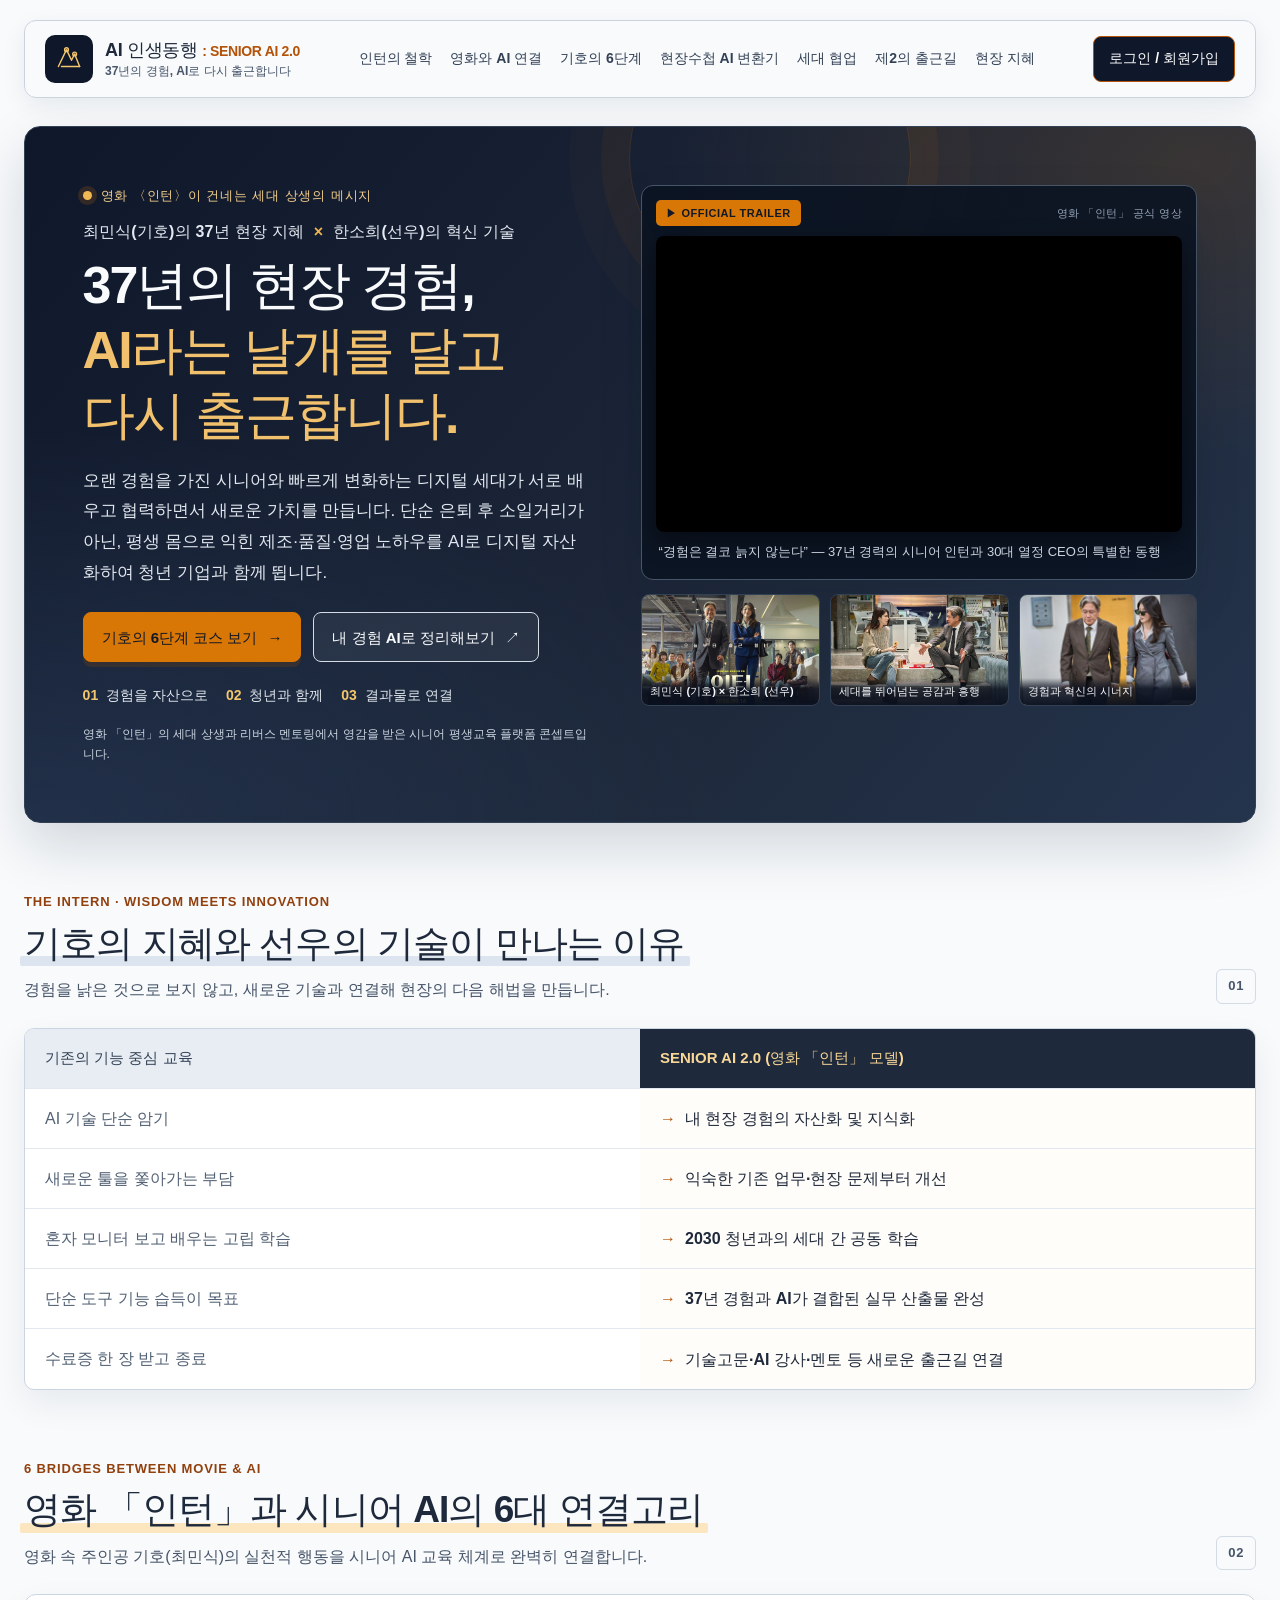
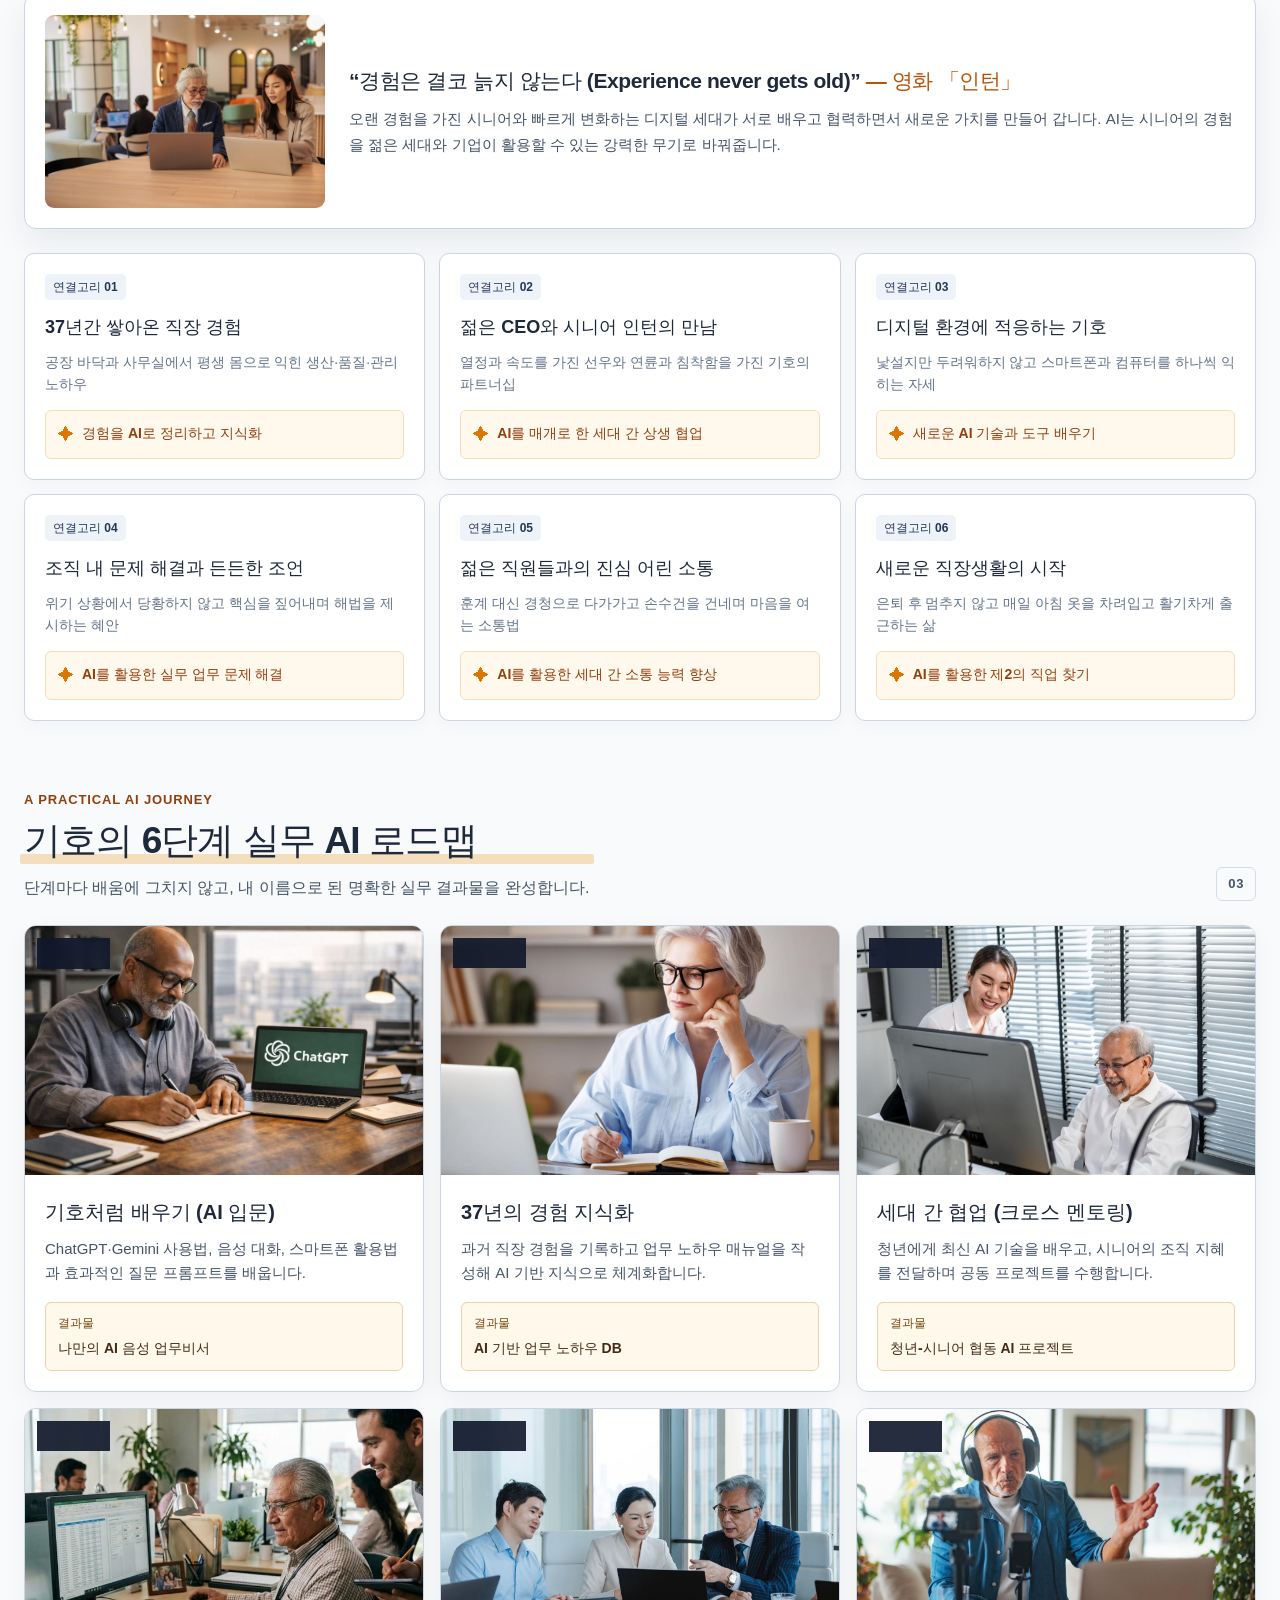
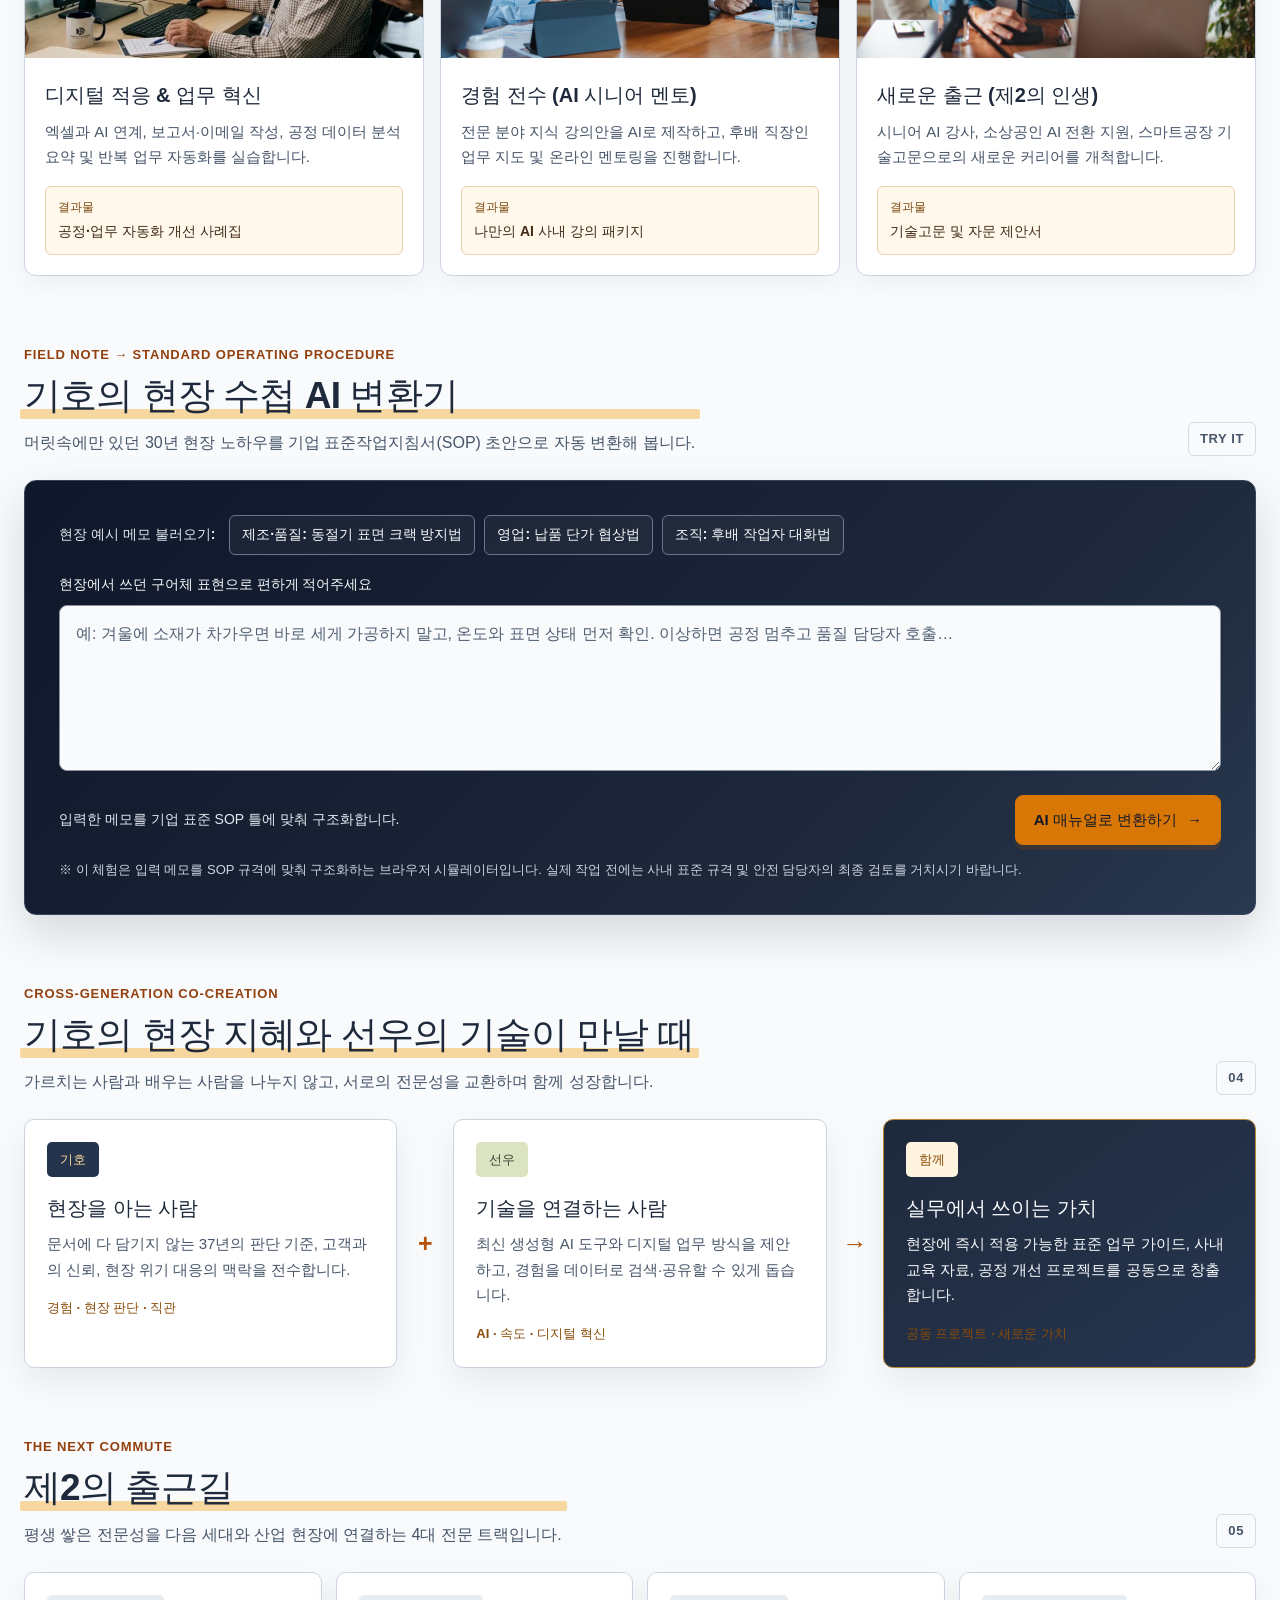
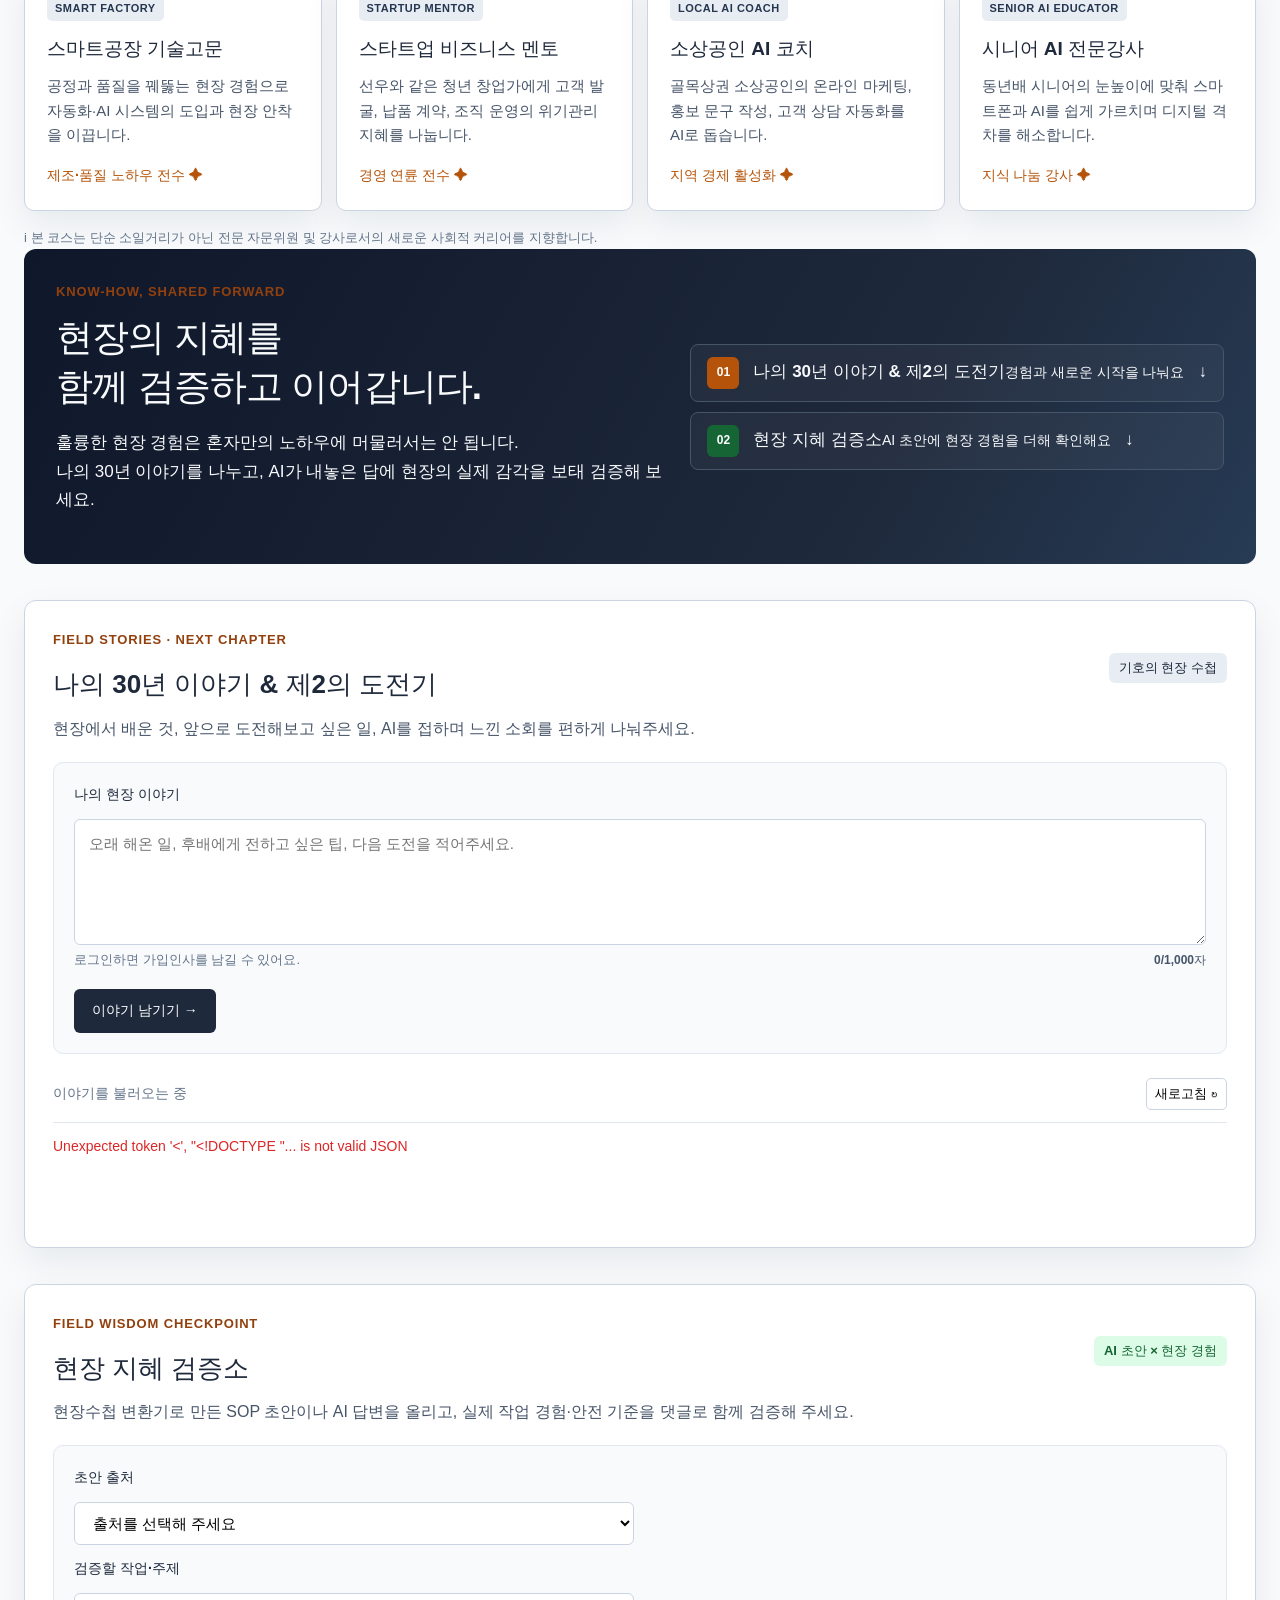
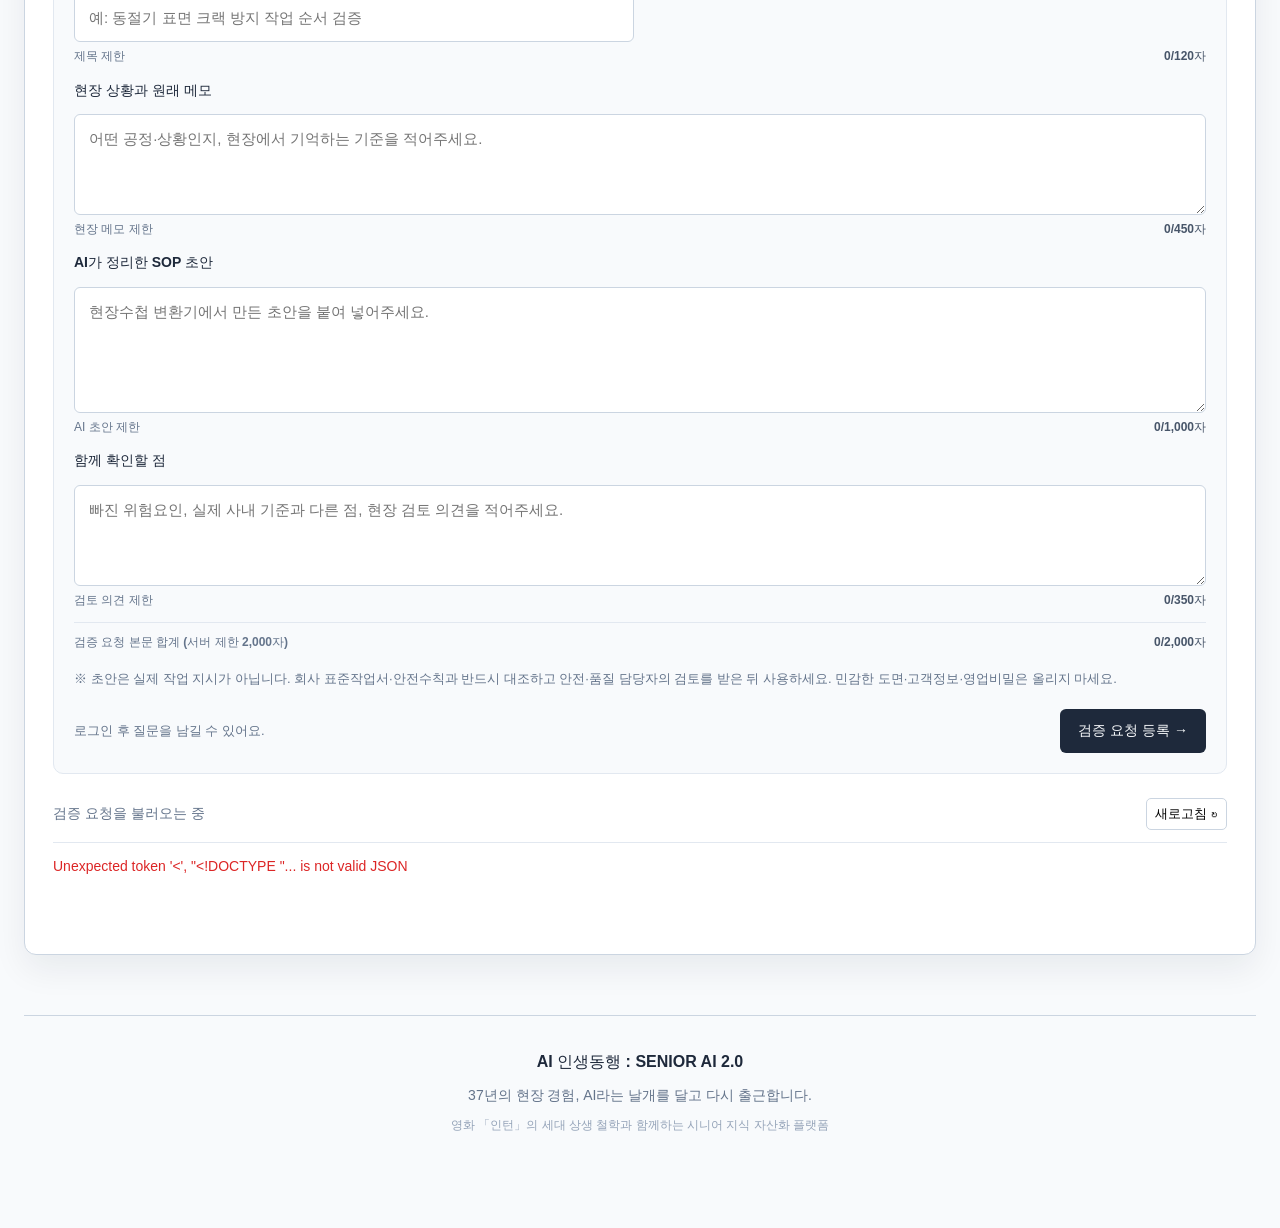
==== commit ad0f8be6: "feat: show live composer character counts; Close #15" ====
--- a/public/index.html
+++ b/public/index.html
@@ -367,7 +367,8 @@
       <form class="board-composer" id="post-form">
         <div class="composer-author-header" id="post-author-header" hidden><span class="comment-author-label" id="post-author-label"></span></div>
         <label class="field-label" for="post-content">나의 현장 이야기</label><textarea id="post-content" name="content" maxlength="1000" rows="4" placeholder="오래 해온 일, 후배에게 전하고 싶은 팁, 다음 도전을 적어주세요." required></textarea>
-        <div class="composer-footer"><span class="character-hint" id="post-auth-hint">로그인하면 이야기를 남길 수 있어요.</span><button class="submit-post" id="submit-post" type="submit">이야기 남기기 <span aria-hidden="true">→</span></button></div>
+        <div class="composer-meta"><span class="character-hint" id="post-auth-hint">로그인하면 이야기를 남길 수 있어요.</span><span class="character-count" id="post-content-count" aria-live="polite">0/1000자</span></div>
+        <div class="composer-footer"><button class="submit-post" id="submit-post" type="submit">이야기 남기기 <span aria-hidden="true">→</span></button></div>
       </form>
       <div class="board-toolbar"><span id="post-count">이야기를 불러오는 중</span><button class="refresh-posts" id="refresh-posts" type="button" aria-label="게시글 새로고침">새로고침 ↻</button></div>
       <p class="board-status" id="board-status" role="status" aria-live="polite"></p>
@@ -386,9 +387,14 @@
           <option value="">출처를 선택해 주세요</option><option>기호의 현장 수첩 AI 변환기</option><option>ChatGPT</option><option>Gemini</option><option>Microsoft Copilot</option><option>Claude</option><option>기타 / 잘 모르겠어요</option>
         </select>
         <label class="field-label" for="question-title">검증할 작업·주제</label><input id="question-title" name="title" type="text" maxlength="120" placeholder="예: 동절기 표면 크랙 방지 작업 순서 검증" required>
+        <div class="composer-meta"><span class="field-help-text">제목 제한</span><span class="character-count" id="question-title-count" aria-live="polite">0/120자</span></div>
         <label class="field-label" for="question-content">현장 상황과 원래 메모</label><textarea id="question-content" name="content" maxlength="450" rows="3" placeholder="어떤 공정·상황인지, 현장에서 기억하는 기준을 적어주세요." required></textarea>
+        <div class="composer-meta"><span class="field-help-text">현장 메모 제한</span><span class="character-count" id="question-content-count" aria-live="polite">0/450자</span></div>
         <label class="field-label" for="question-answer">AI가 정리한 SOP 초안</label><textarea id="question-answer" name="answer" maxlength="1000" rows="4" placeholder="현장수첩 변환기에서 만든 초안을 붙여 넣어주세요." required></textarea>
+        <div class="composer-meta"><span class="field-help-text">AI 초안 제한</span><span class="character-count" id="question-answer-count" aria-live="polite">0/1000자</span></div>
         <label class="field-label" for="question-check">함께 확인할 점</label><textarea id="question-check" name="check" maxlength="350" rows="3" placeholder="빠진 위험요인, 실제 사내 기준과 다른 점, 현장 검토 의견을 적어주세요." required></textarea>
+        <div class="composer-meta"><span class="field-help-text">검토 의견 제한</span><span class="character-count" id="question-check-count" aria-live="polite">0/350자</span></div>
+        <div class="composer-meta composer-total-count"><span>검증 요청 본문 합계 (서버 제한 2,000자)</span><span class="character-count" id="question-total-count" aria-live="polite">0/2000자</span></div>
         <p class="verification-safety">※ 초안은 실제 작업 지시가 아닙니다. 회사 표준작업서·안전수칙과 반드시 대조하고 안전·품질 담당자의 검토를 받은 뒤 사용하세요. 민감한 도면·고객정보·영업비밀은 올리지 마세요.</p>
         <div class="composer-footer"><span class="character-hint" id="question-auth-hint">로그인 후 현장 지혜 검증을 요청할 수 있어요.</span><button class="submit-post" id="submit-question" type="submit">검증 요청 등록 <span aria-hidden="true">→</span></button></div>
       </form>
--- a/public/style.css
+++ b/public/style.css
@@ -222,6 +222,12 @@
 .composer-author-header[hidden] { display: none; }
 .board-composer input, .board-composer textarea, .board-composer select { width: 100%; padding: 11px 14px; border: 1px solid #cbd5e1; border-radius: 6px; background: #fff; font-size: 15px; }
 .board-composer textarea { grid-column: 1 / -1; }
+.composer-meta { grid-column: 1 / -1; display: flex; justify-content: space-between; align-items: baseline; gap: 12px; margin-top: -8px; color: #64748b; font-size: 12px; }
+.composer-meta .field-help-text { color: #64748b; }
+.composer-meta .character-count { flex: 0 0 auto; color: #475569; font-variant-numeric: tabular-nums; font-weight: 750; }
+.composer-meta .character-count.is-near-limit { color: #92400e; }
+.composer-meta .character-count.is-at-limit { color: #b91c1c; font-weight: 850; }
+.composer-total-count { margin-top: 0; padding-top: 9px; border-top: 1px solid #e2e8f0; font-weight: 750; }
 .verification-safety { grid-column: 1 / -1; margin: 4px 0 0; color: #64748b; font-size: 13px; }
 .composer-footer { grid-column: 1 / -1; display: flex; align-items: center; justify-content: space-between; gap: 12px; margin-top: 6px; }
 .character-hint { color: #64748b; font-size: 13px; }
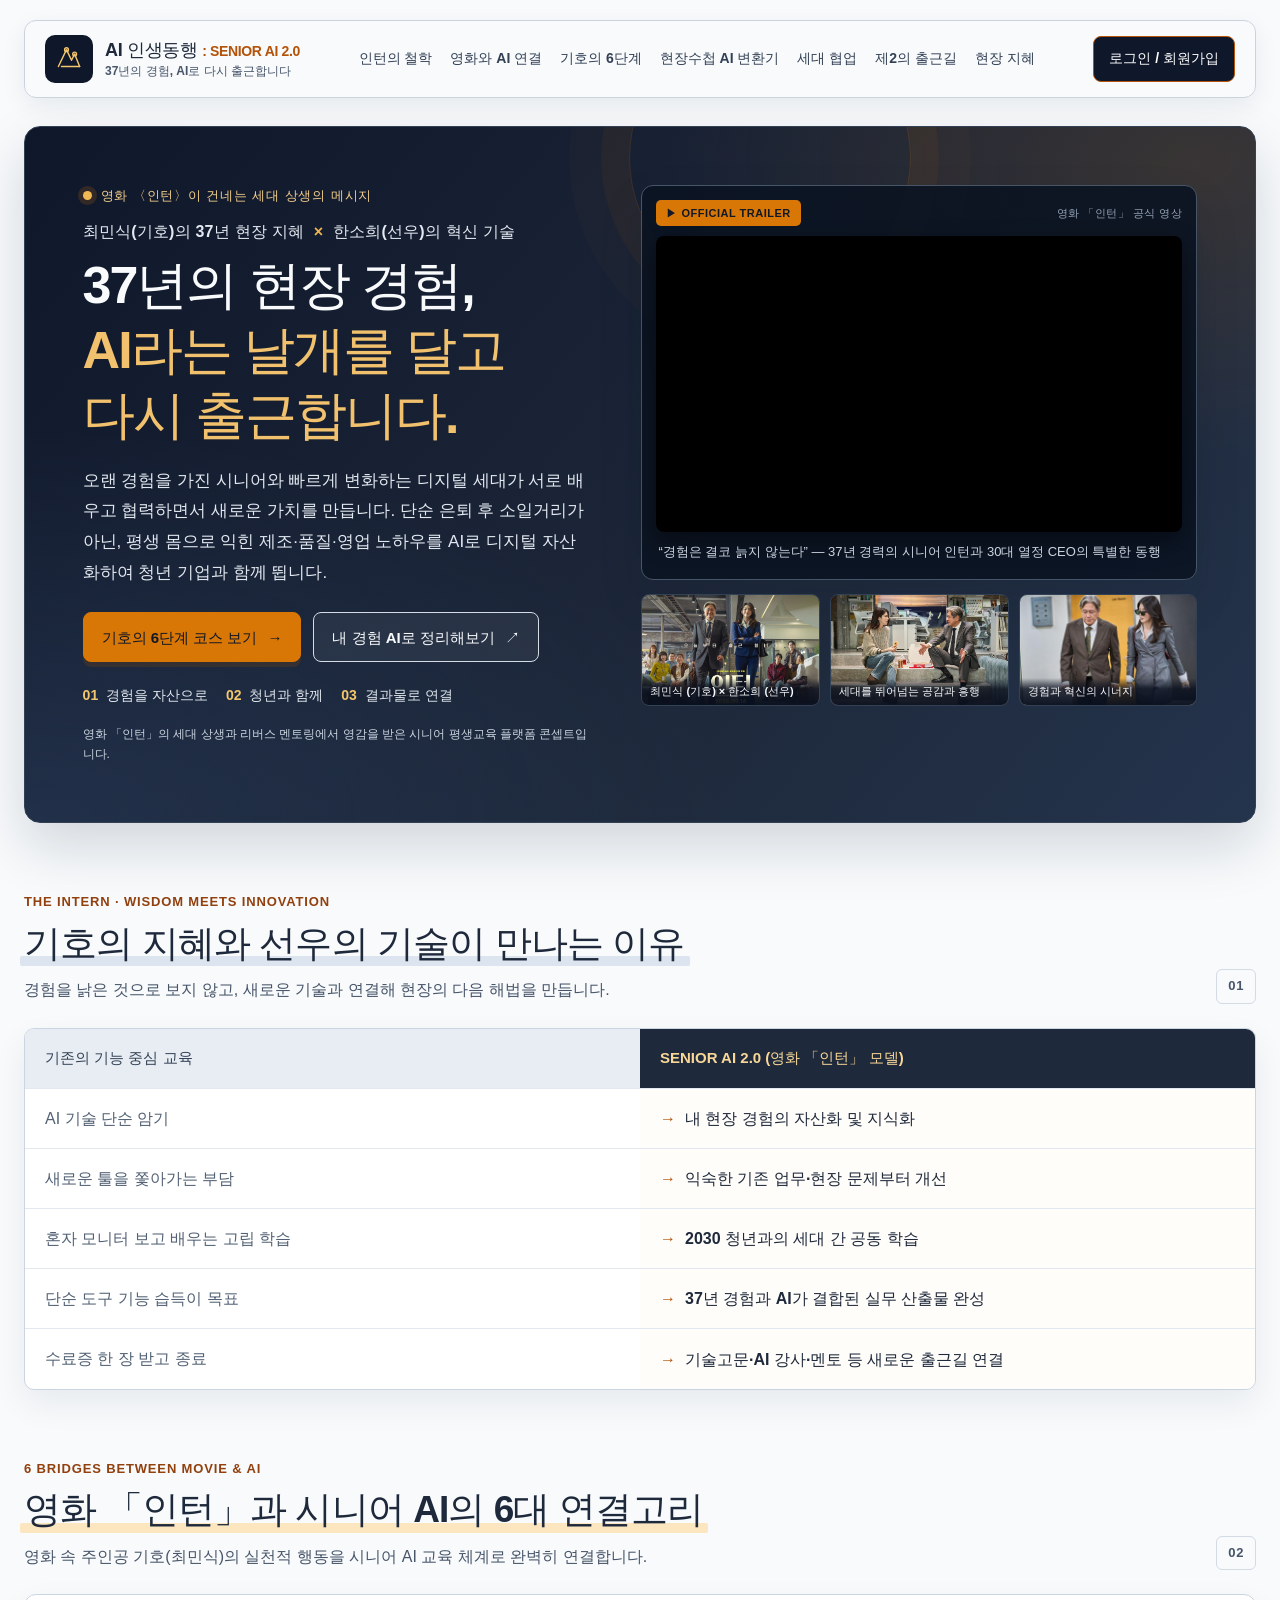
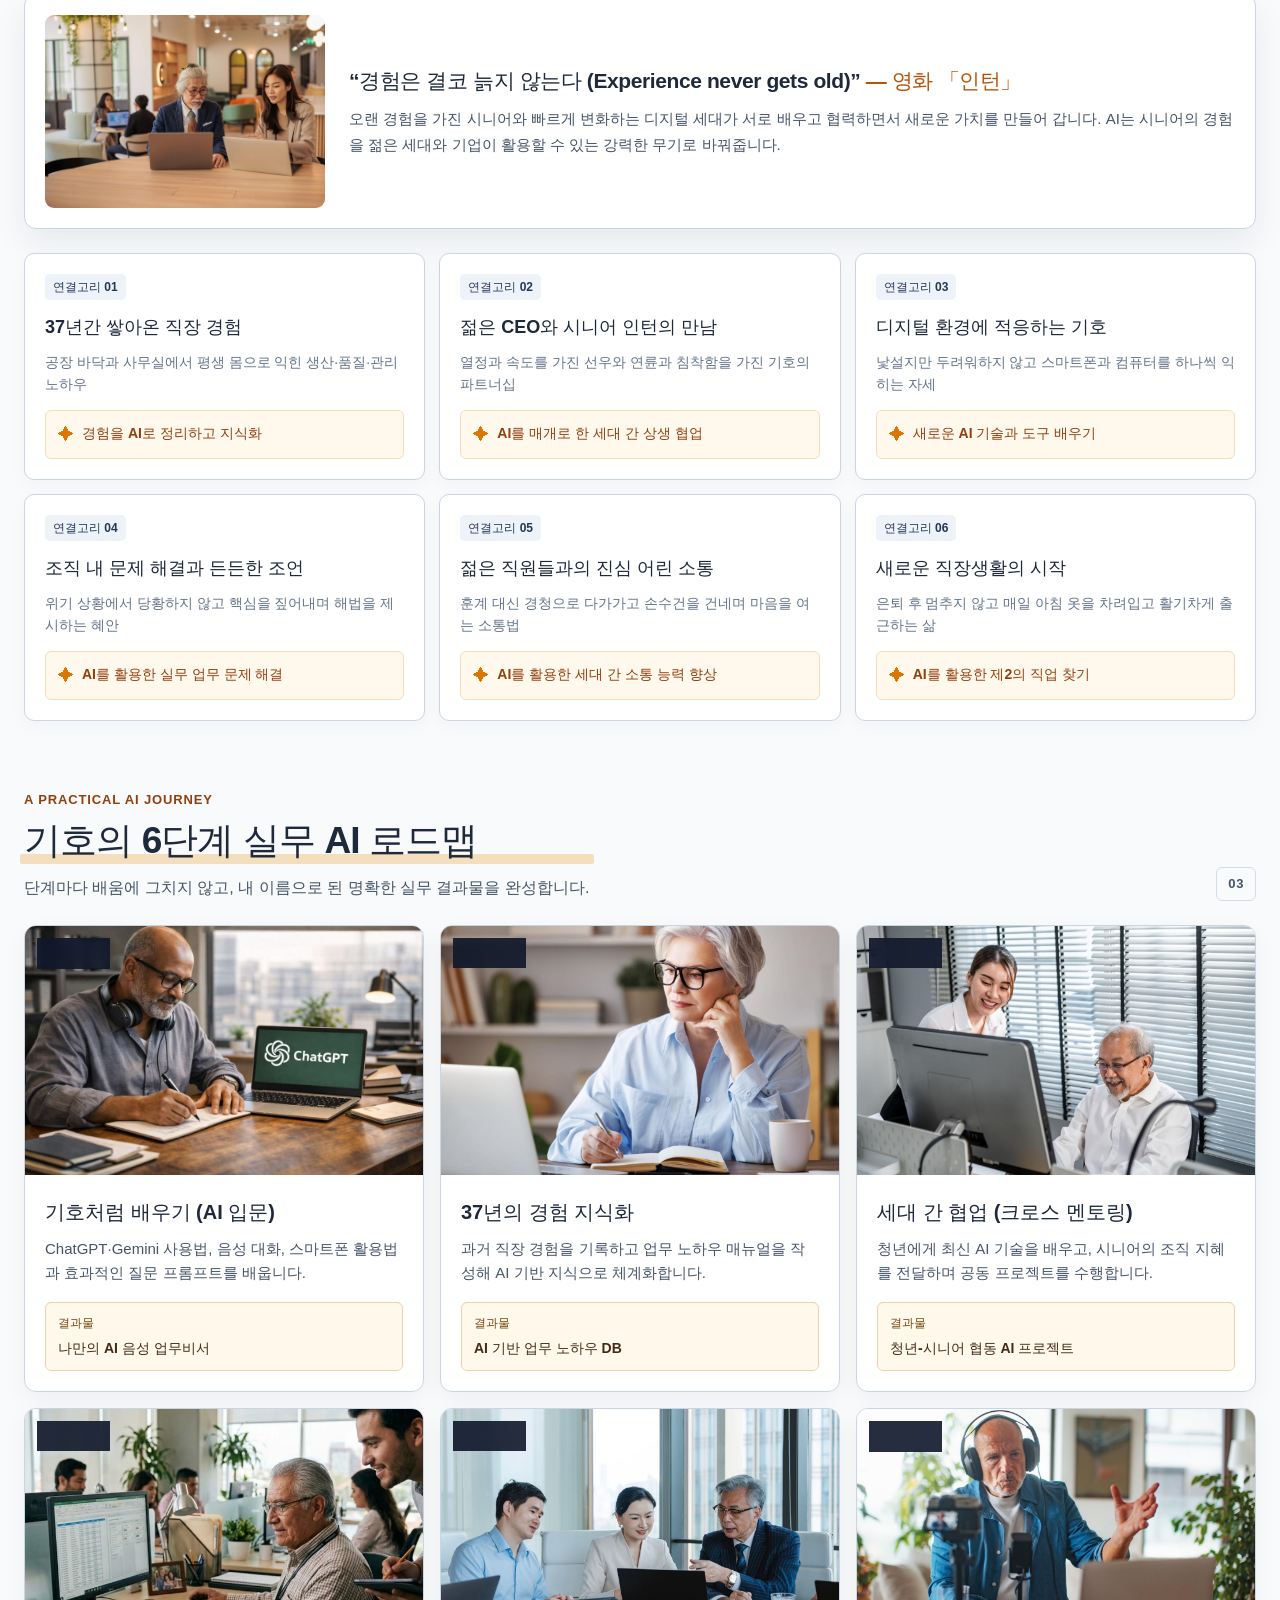
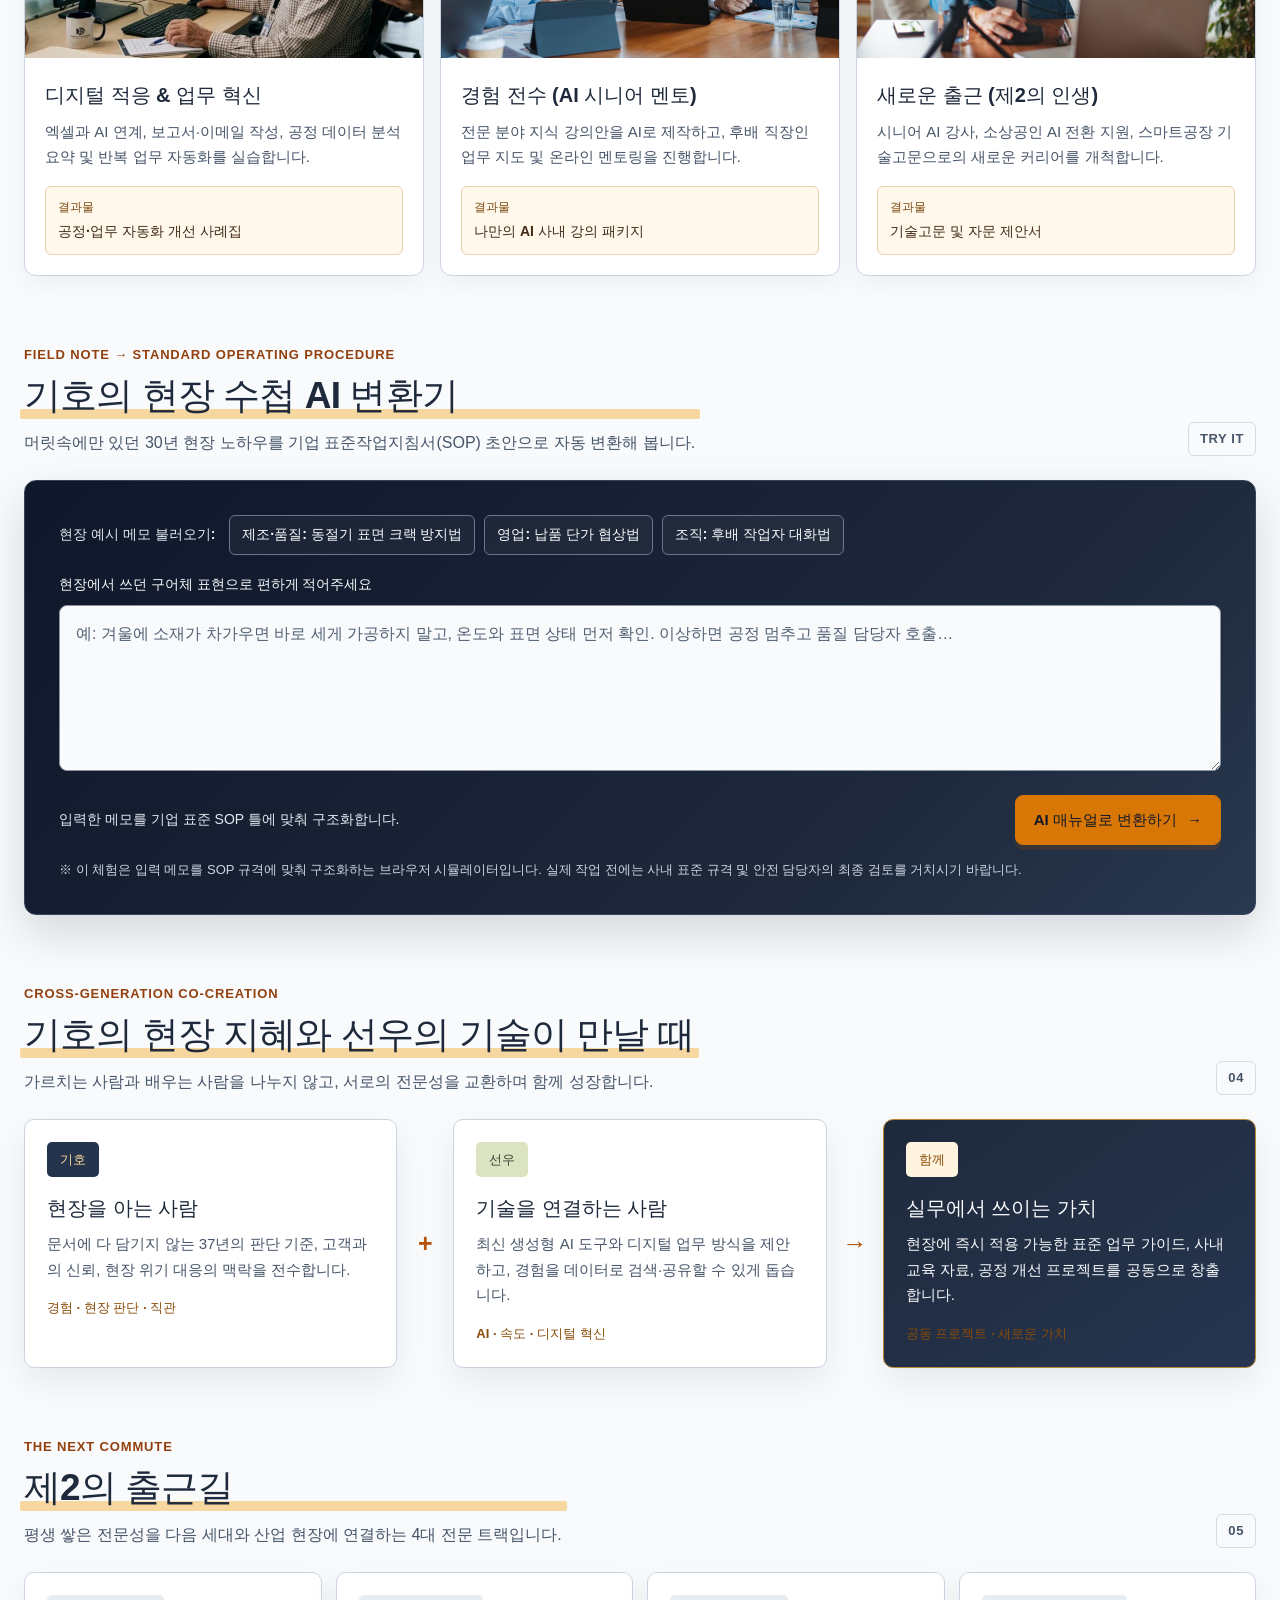
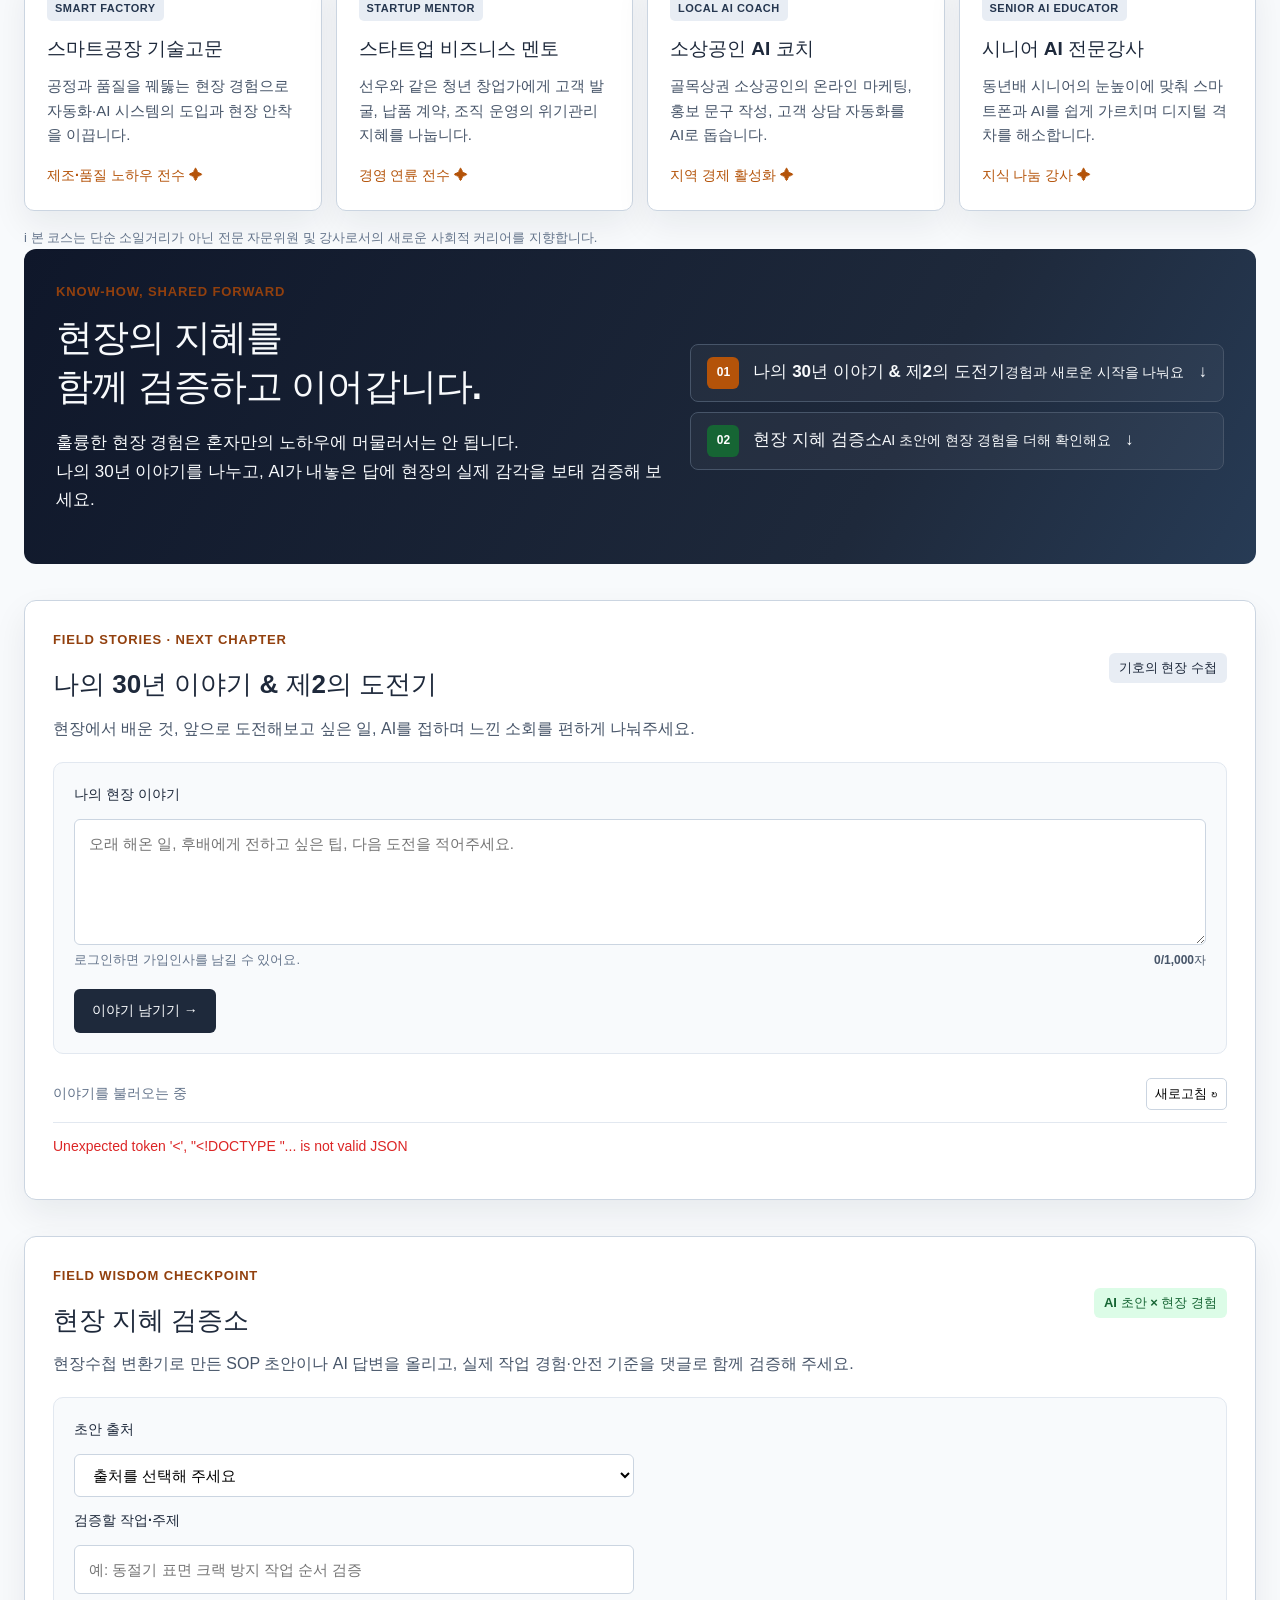
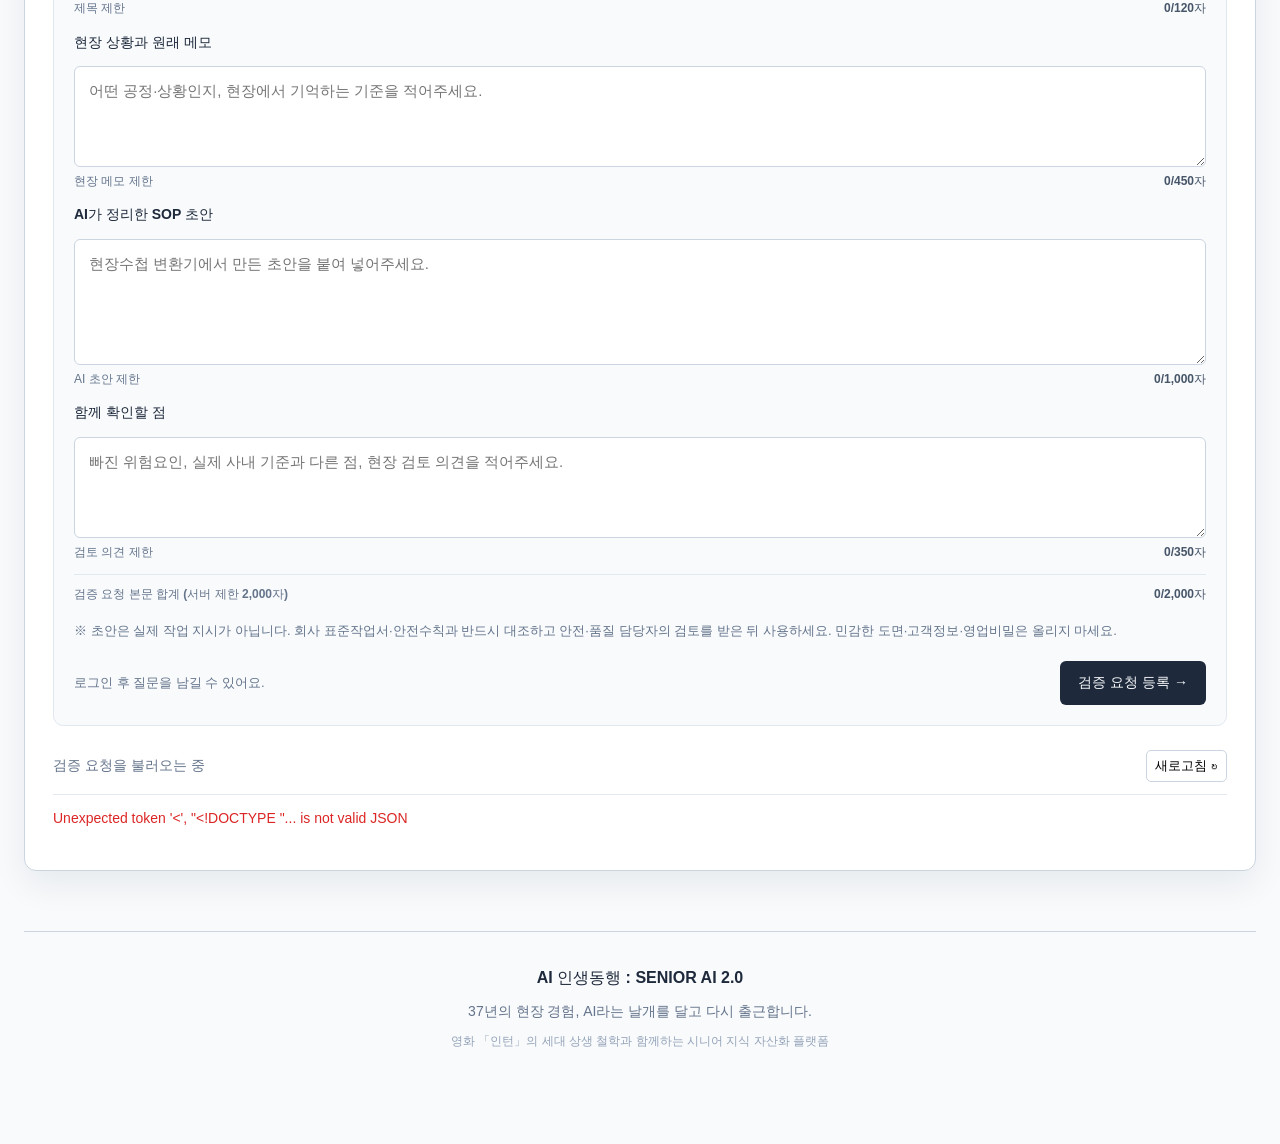
==== commit 7aac2d8d: "feat: show live composer character counts; Close #15" ====
--- a/public/index.html
+++ b/public/index.html
@@ -373,7 +373,6 @@
       <div class="board-toolbar"><span id="post-count">이야기를 불러오는 중</span><button class="refresh-posts" id="refresh-posts" type="button" aria-label="게시글 새로고침">새로고침 ↻</button></div>
       <p class="board-status" id="board-status" role="status" aria-live="polite"></p>
       <ol class="post-list" id="post-list" aria-label="현장 이야기 게시글 목록"></ol>
-      <div class="list-pagination greeting-pagination" id="post-pagination" hidden></div>
       <p class="board-status" id="comment-status" role="status" aria-live="polite"></p>
     </section>
 
@@ -401,7 +400,6 @@
       <div class="board-toolbar"><span id="question-count">검증 요청을 불러오는 중</span><button class="refresh-posts" id="refresh-questions" type="button" aria-label="검증 요청 목록 새로고침">새로고침 ↻</button></div>
       <p class="board-status" id="question-status" role="status" aria-live="polite"></p>
       <ol class="post-list" id="question-list" aria-label="현장 지혜 검증 요청 목록"></ol>
-      <nav class="list-pagination question-pagination" id="question-pagination" aria-label="검증 요청 페이지"></nav>
     </section>
 
     <footer class="site-footer">
--- a/public/style.css
+++ b/public/style.css
@@ -237,21 +237,6 @@
 .board-toolbar { display: flex; align-items: center; justify-content: space-between; margin-top: 24px; padding-bottom: 12px; border-bottom: 1px solid #e2e8f0; color: #64748b; font-size: 14px; }
 .refresh-posts { padding: 4px 8px; border: 1px solid #cbd5e1; border-radius: 5px; background: #fff; cursor: pointer; font-size: 13px; }
 .post-list { list-style: none; margin: 0; padding: 0; }
-.post-skeleton { display: flex; gap: 14px; padding: 18px 0; border-bottom: 1px solid #e2e8f0; }
-.skeleton-avatar, .skeleton-lines i { display: block; background: linear-gradient(90deg, #e2e8f0 20%, #f1f5f9 40%, #e2e8f0 60%); background-size: 220% 100%; animation: skeleton-shimmer 1.35s ease-in-out infinite; }
-.skeleton-avatar { flex: 0 0 42px; width: 42px; height: 42px; border-radius: 8px; }
-.skeleton-lines { display: grid; flex: 1; gap: 8px; padding-top: 3px; }
-.skeleton-lines i { height: 12px; border-radius: 6px; }
-.skeleton-lines i:first-child { width: 28%; }
-.skeleton-lines i:nth-child(2) { width: 92%; }
-.skeleton-lines i:nth-child(3) { width: 68%; }
-@keyframes skeleton-shimmer { to { background-position: -220% 0; } }
-.list-pagination { display: flex; align-items: center; justify-content: center; gap: 8px; padding: 18px 0; }
-.load-more-button, .page-button { min-height: 40px; padding: 8px 16px; border: 1px solid #cbd5e1; border-radius: 8px; background: #fff; color: #334155; font-size: 14px; font-weight: 750; cursor: pointer; }
-.load-more-button { min-width: 150px; }
-.load-more-button:hover, .page-button:hover:not(:disabled) { border-color: #64748b; background: #f8fafc; }
-.page-button[aria-current="page"] { border-color: #1e293b; background: #1e293b; color: #fff; }
-.page-button:disabled, .load-more-button:disabled { cursor: wait; opacity: .6; }
 .post-item { display: flex; align-items: flex-start; gap: 14px; padding: 18px 0; border-bottom: 1px solid #e2e8f0; }
 .post-avatar { display: grid; flex: 0 0 42px; width: 42px; height: 42px; place-items: center; border-radius: 8px; background: #1e293b; color: #f4c66d; }
 .post-avatar svg { width: 22px; height: 22px; fill: currentColor; }
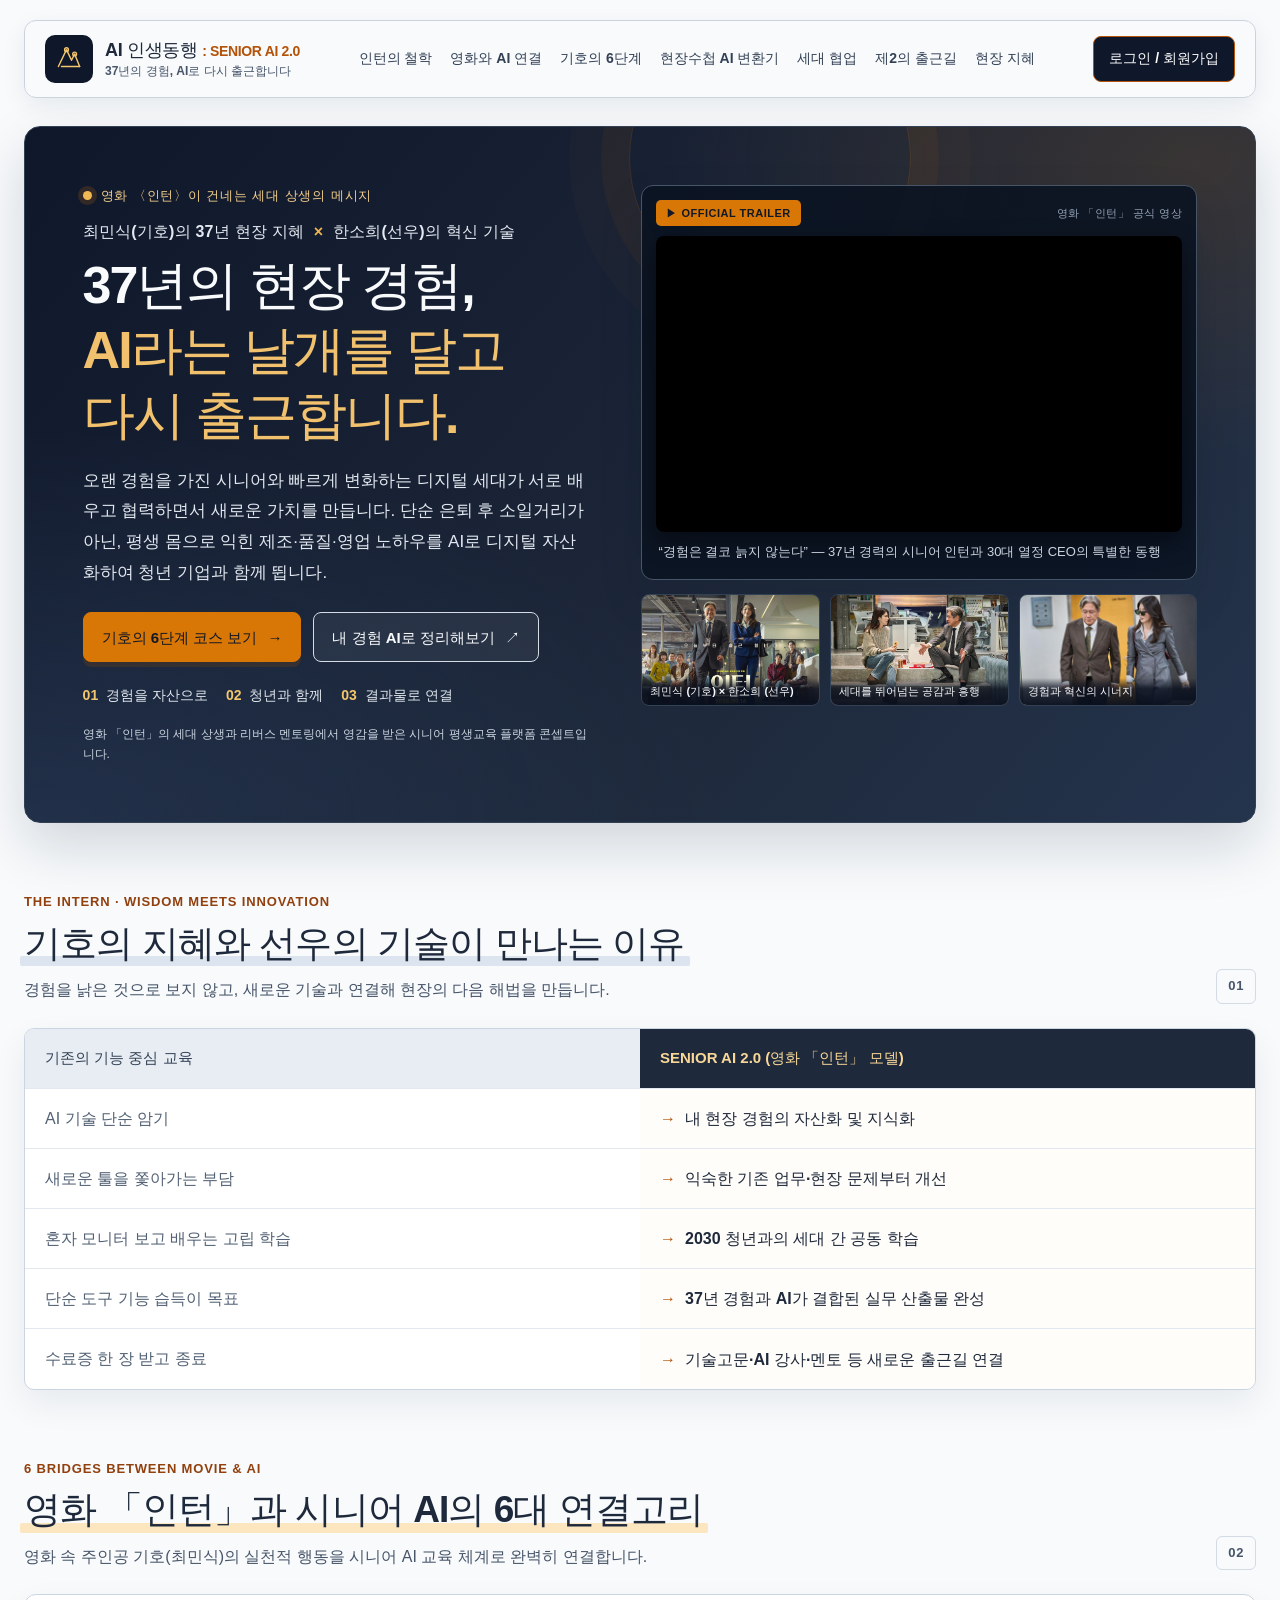
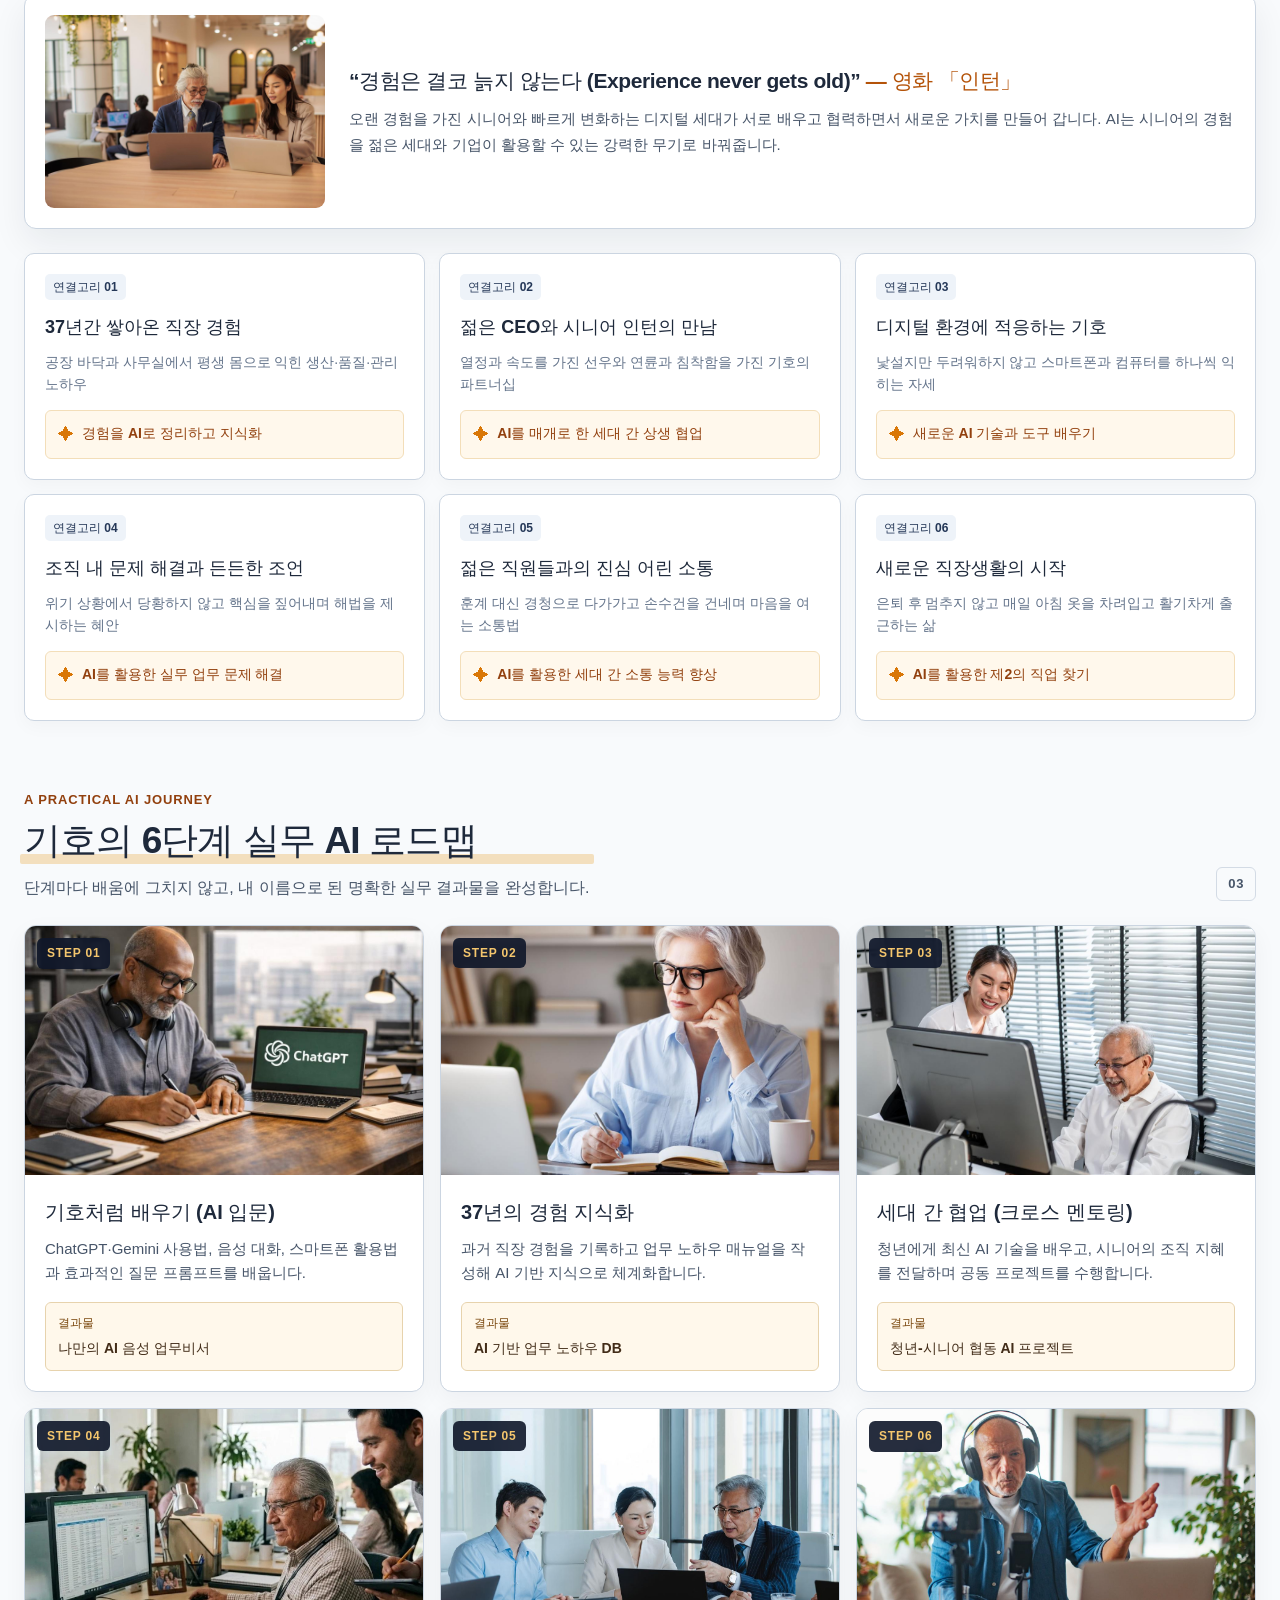
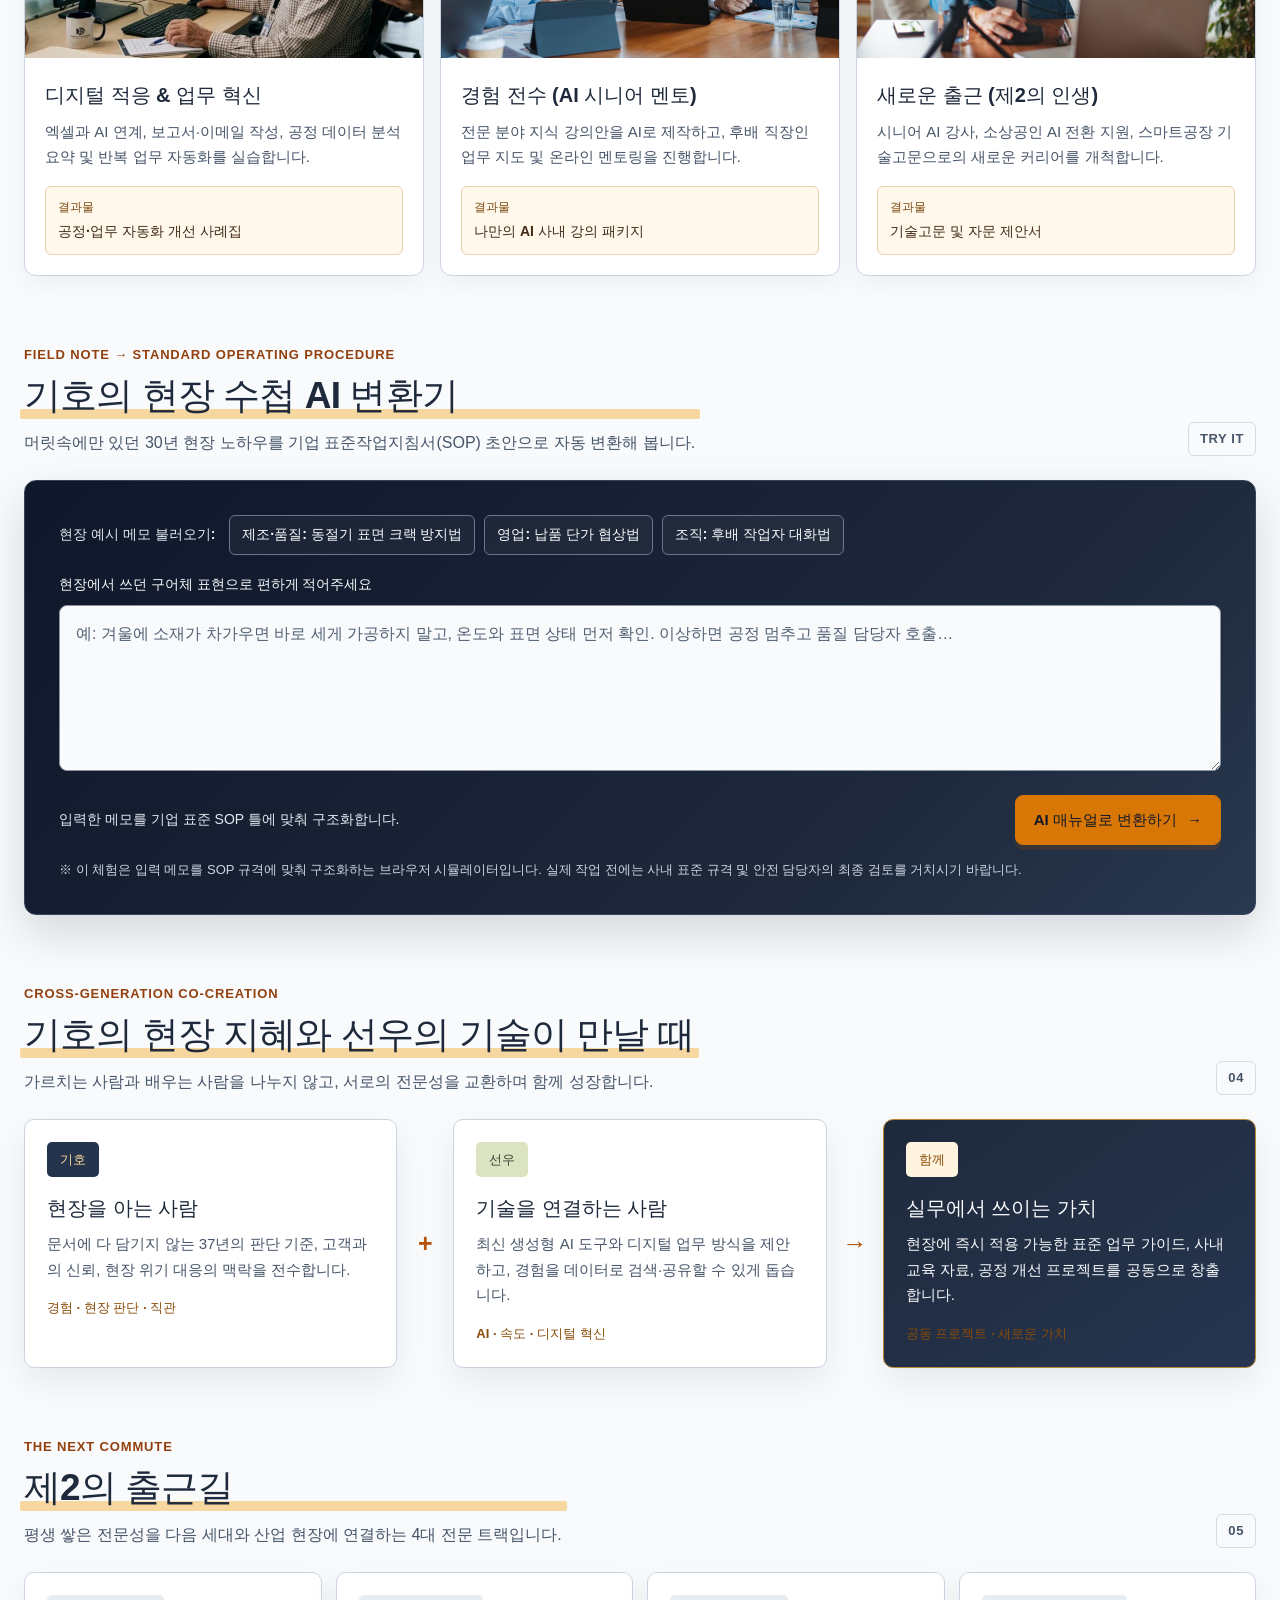
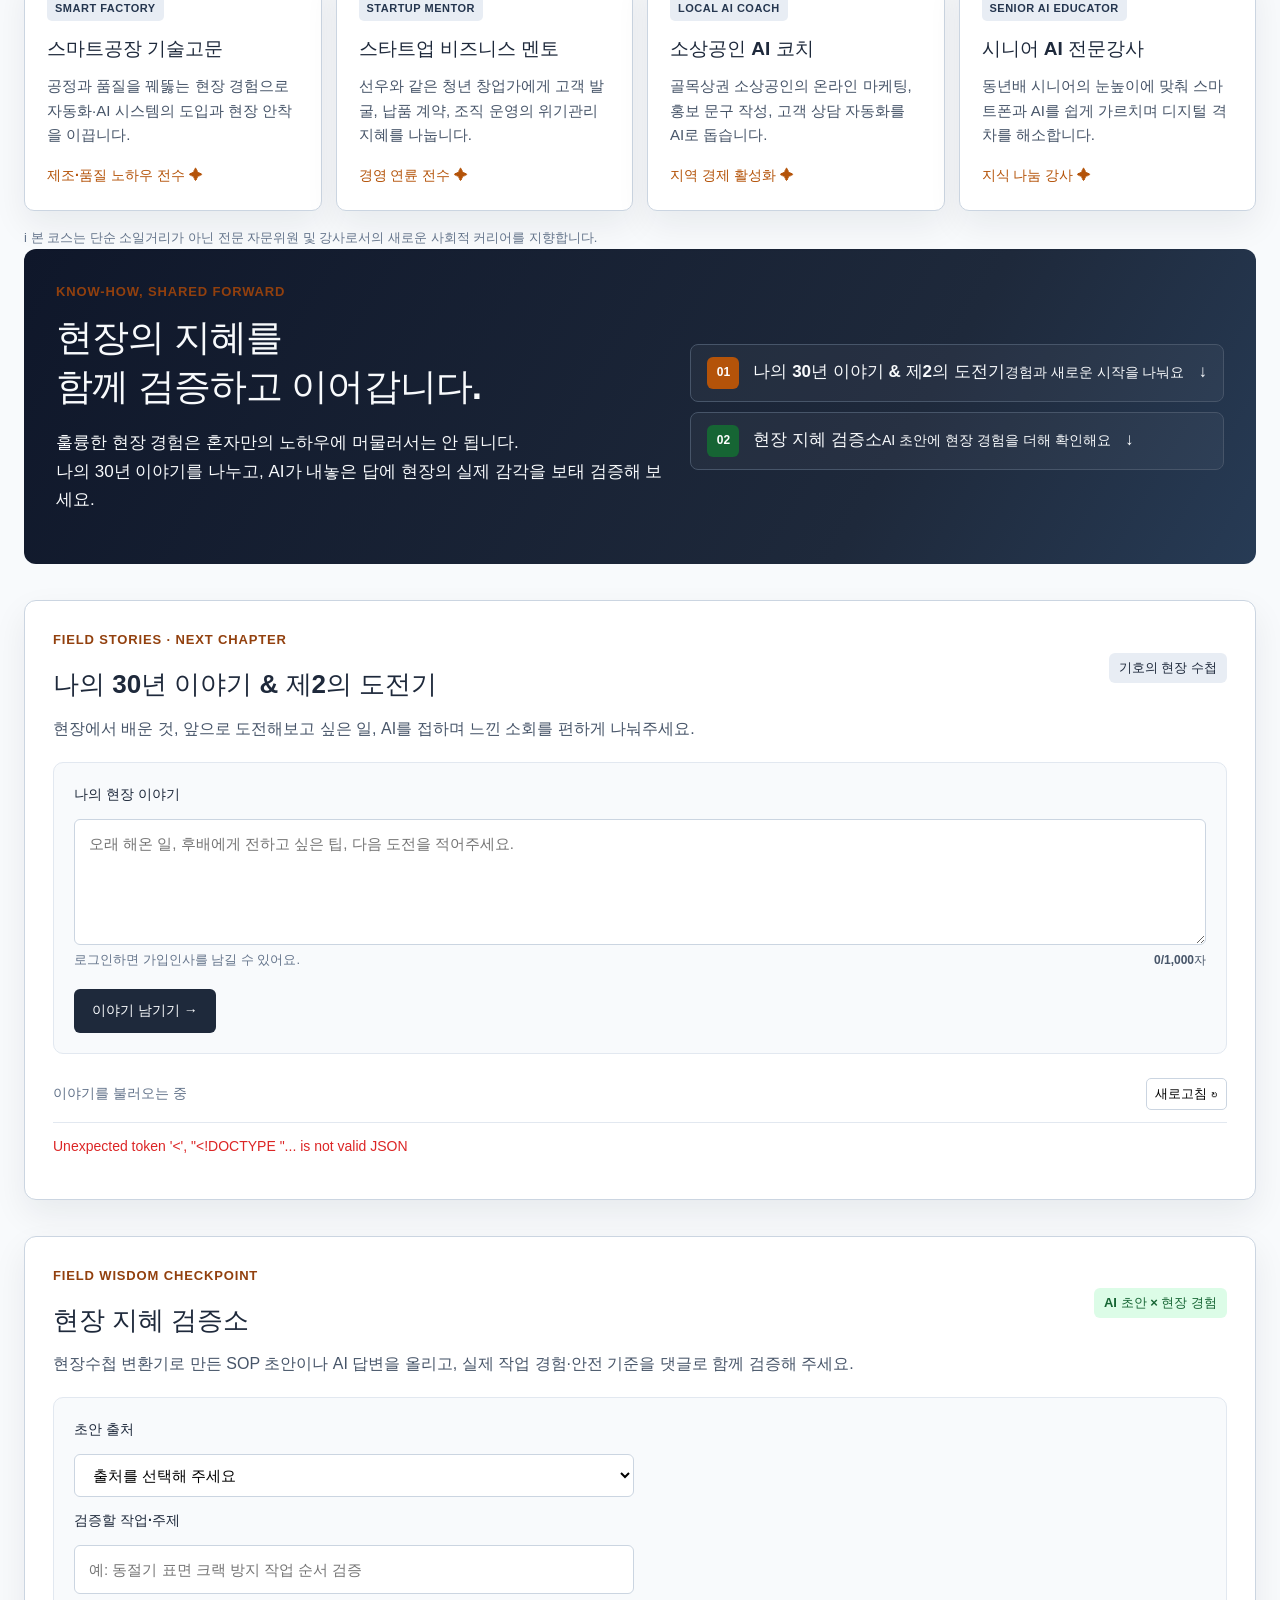
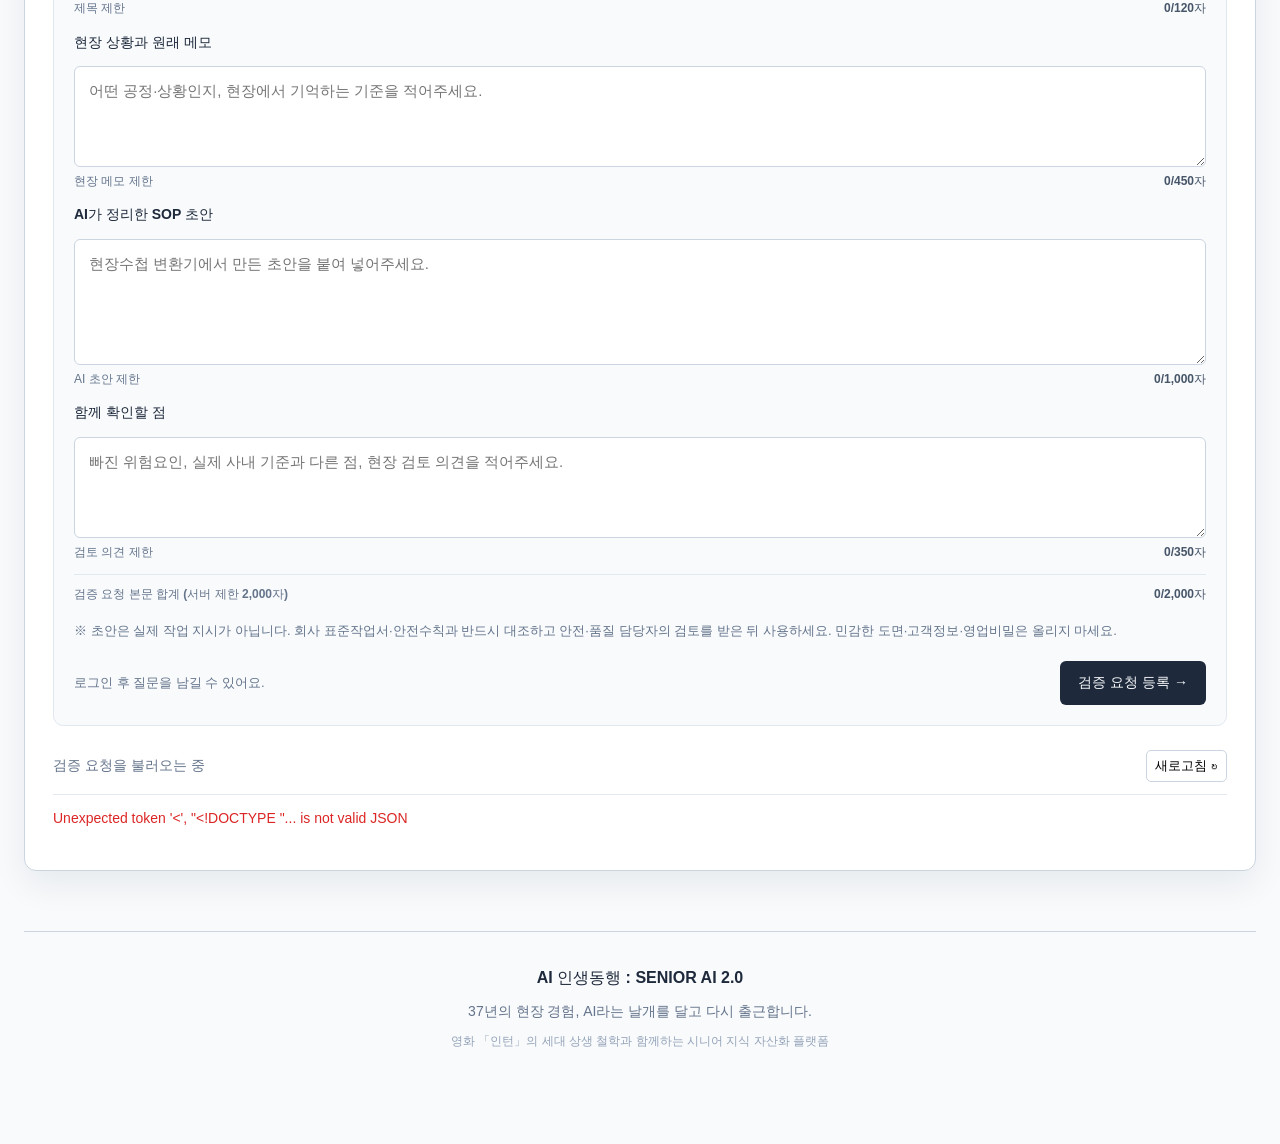
==== commit 2b954c04: "fix: enforce aria-live status announcements for screen readers; Close #13" ====
--- a/public/index.html
+++ b/public/index.html
@@ -356,7 +356,7 @@
         <label class="field-label" for="auth-email">이메일</label><input id="auth-email" name="email" type="email" maxlength="254" autocomplete="email" placeholder="이메일 주소" required>
         <label class="field-label" for="auth-password">비밀번호</label><input id="auth-password" name="password" type="password" minlength="8" maxlength="128" autocomplete="new-password" placeholder="8자 이상 입력해 주세요" required>
         <div class="auth-nickname-field" id="auth-nickname-field"><label class="field-label" for="auth-nickname">닉네임</label><input id="auth-nickname" name="nickname" type="text" maxlength="30" autocomplete="nickname" placeholder="게시판에서 사용할 이름" required></div>
-        <p class="auth-notice" id="auth-notice" role="status" aria-live="polite"></p><button class="button-primary auth-submit" id="auth-submit" type="submit">회원가입</button>
+        <p class="auth-notice" id="auth-notice" role="status" aria-live="polite" aria-atomic="true"></p><button class="button-primary auth-submit" id="auth-submit" type="submit">회원가입</button>
       </form>
       <p class="auth-switch" id="auth-switch"></p><button class="auth-switch-button" id="auth-switch-button" type="button">이미 가입했다면 로그인</button>
     </div>
@@ -370,10 +370,11 @@
         <div class="composer-meta"><span class="character-hint" id="post-auth-hint">로그인하면 이야기를 남길 수 있어요.</span><span class="character-count" id="post-content-count" aria-live="polite">0/1000자</span></div>
         <div class="composer-footer"><button class="submit-post" id="submit-post" type="submit">이야기 남기기 <span aria-hidden="true">→</span></button></div>
       </form>
-      <div class="board-toolbar"><span id="post-count">이야기를 불러오는 중</span><button class="refresh-posts" id="refresh-posts" type="button" aria-label="게시글 새로고침">새로고침 ↻</button></div>
-      <p class="board-status" id="board-status" role="status" aria-live="polite"></p>
+      <div class="board-toolbar"><span id="post-count" role="status" aria-live="polite" aria-atomic="true">이야기를 불러오는 중</span><button class="refresh-posts" id="refresh-posts" type="button" aria-label="게시글 새로고침">새로고침 ↻</button></div>
+      <p class="board-status" id="board-status" role="status" aria-live="polite" aria-atomic="true"></p>
       <ol class="post-list" id="post-list" aria-label="현장 이야기 게시글 목록"></ol>
-      <p class="board-status" id="comment-status" role="status" aria-live="polite"></p>
+      <div class="list-pagination greeting-pagination" id="post-pagination" hidden></div>
+      <p class="board-status" id="comment-status" role="status" aria-live="polite" aria-atomic="true"></p>
     </section>
 
     <section class="board-section qa-section" id="qa-board" aria-labelledby="qa-heading">
@@ -397,9 +398,10 @@
         <p class="verification-safety">※ 초안은 실제 작업 지시가 아닙니다. 회사 표준작업서·안전수칙과 반드시 대조하고 안전·품질 담당자의 검토를 받은 뒤 사용하세요. 민감한 도면·고객정보·영업비밀은 올리지 마세요.</p>
         <div class="composer-footer"><span class="character-hint" id="question-auth-hint">로그인 후 현장 지혜 검증을 요청할 수 있어요.</span><button class="submit-post" id="submit-question" type="submit">검증 요청 등록 <span aria-hidden="true">→</span></button></div>
       </form>
-      <div class="board-toolbar"><span id="question-count">검증 요청을 불러오는 중</span><button class="refresh-posts" id="refresh-questions" type="button" aria-label="검증 요청 목록 새로고침">새로고침 ↻</button></div>
-      <p class="board-status" id="question-status" role="status" aria-live="polite"></p>
+      <div class="board-toolbar"><span id="question-count" role="status" aria-live="polite" aria-atomic="true">검증 요청을 불러오는 중</span><button class="refresh-posts" id="refresh-questions" type="button" aria-label="검증 요청 목록 새로고침">새로고침 ↻</button></div>
+      <p class="board-status" id="question-status" role="status" aria-live="polite" aria-atomic="true"></p>
       <ol class="post-list" id="question-list" aria-label="현장 지혜 검증 요청 목록"></ol>
+      <nav class="list-pagination question-pagination" id="question-pagination" aria-label="검증 요청 페이지"></nav>
     </section>
 
     <footer class="site-footer">
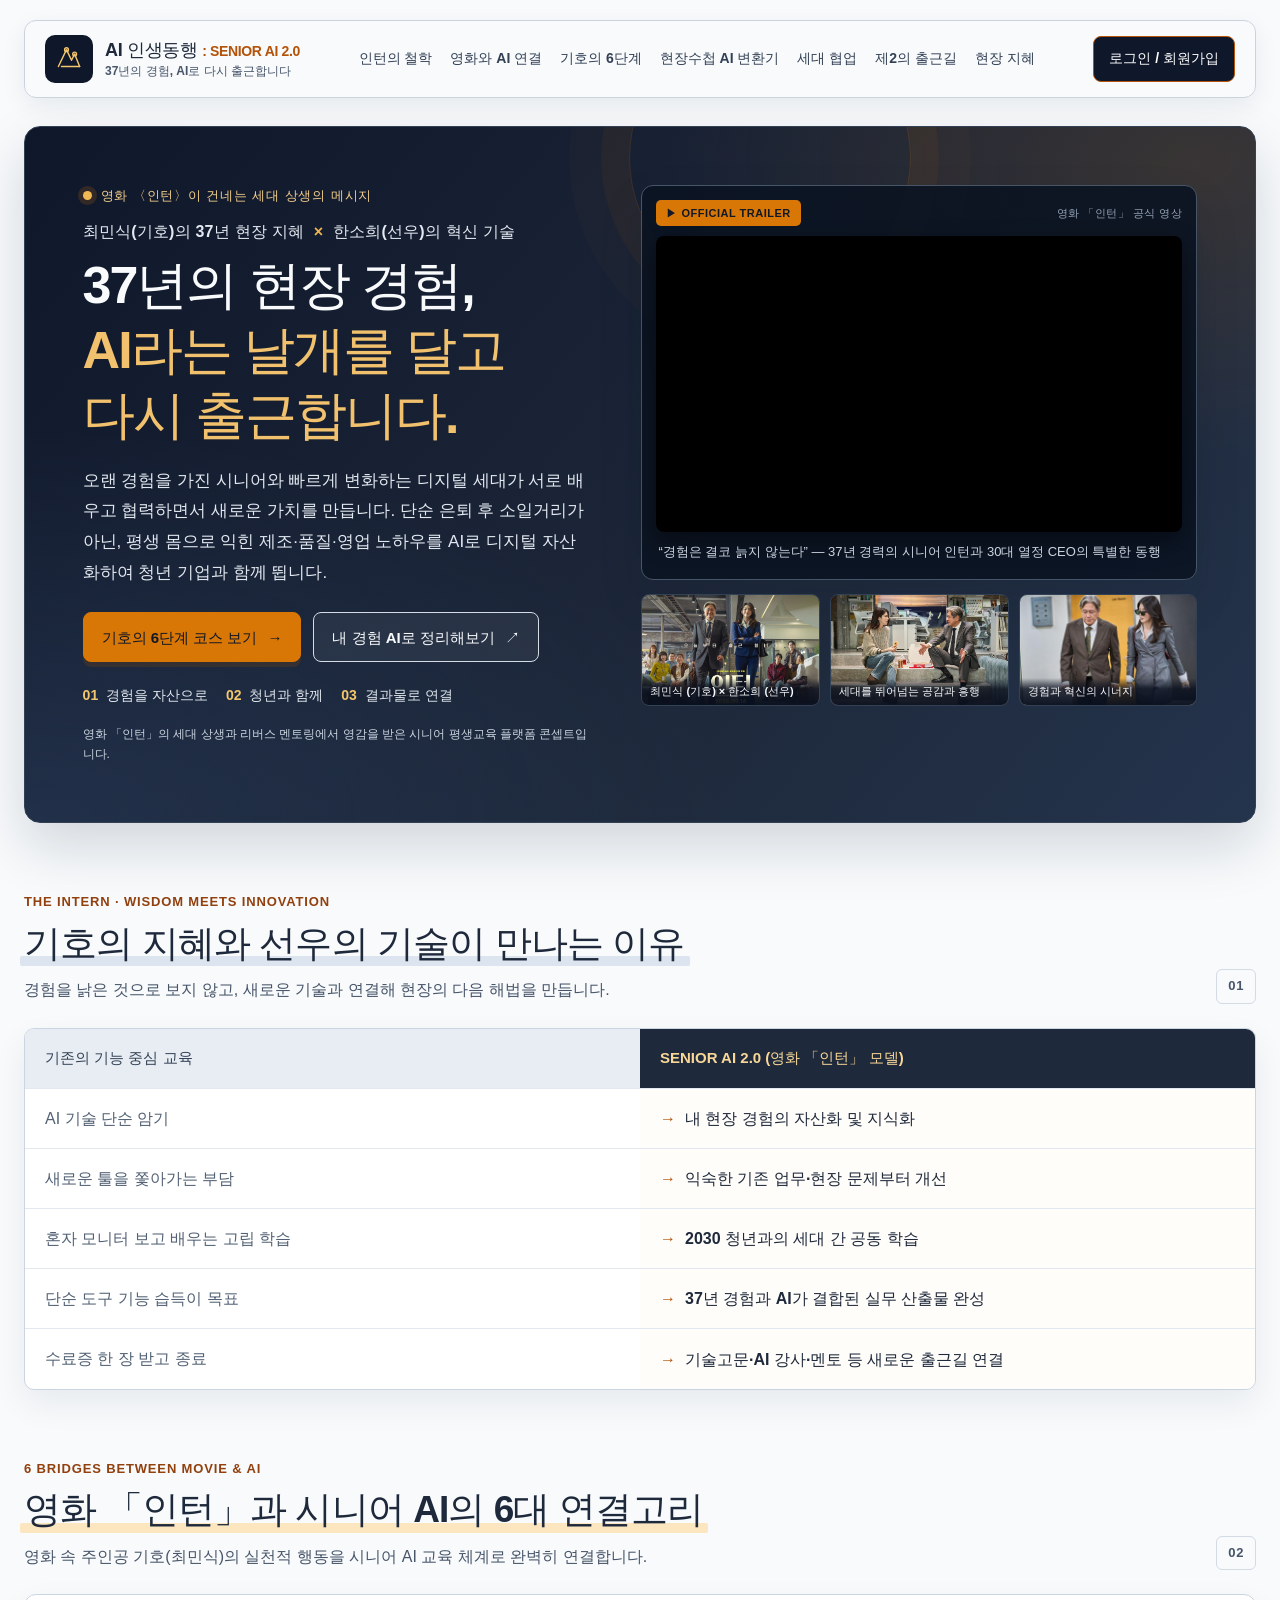
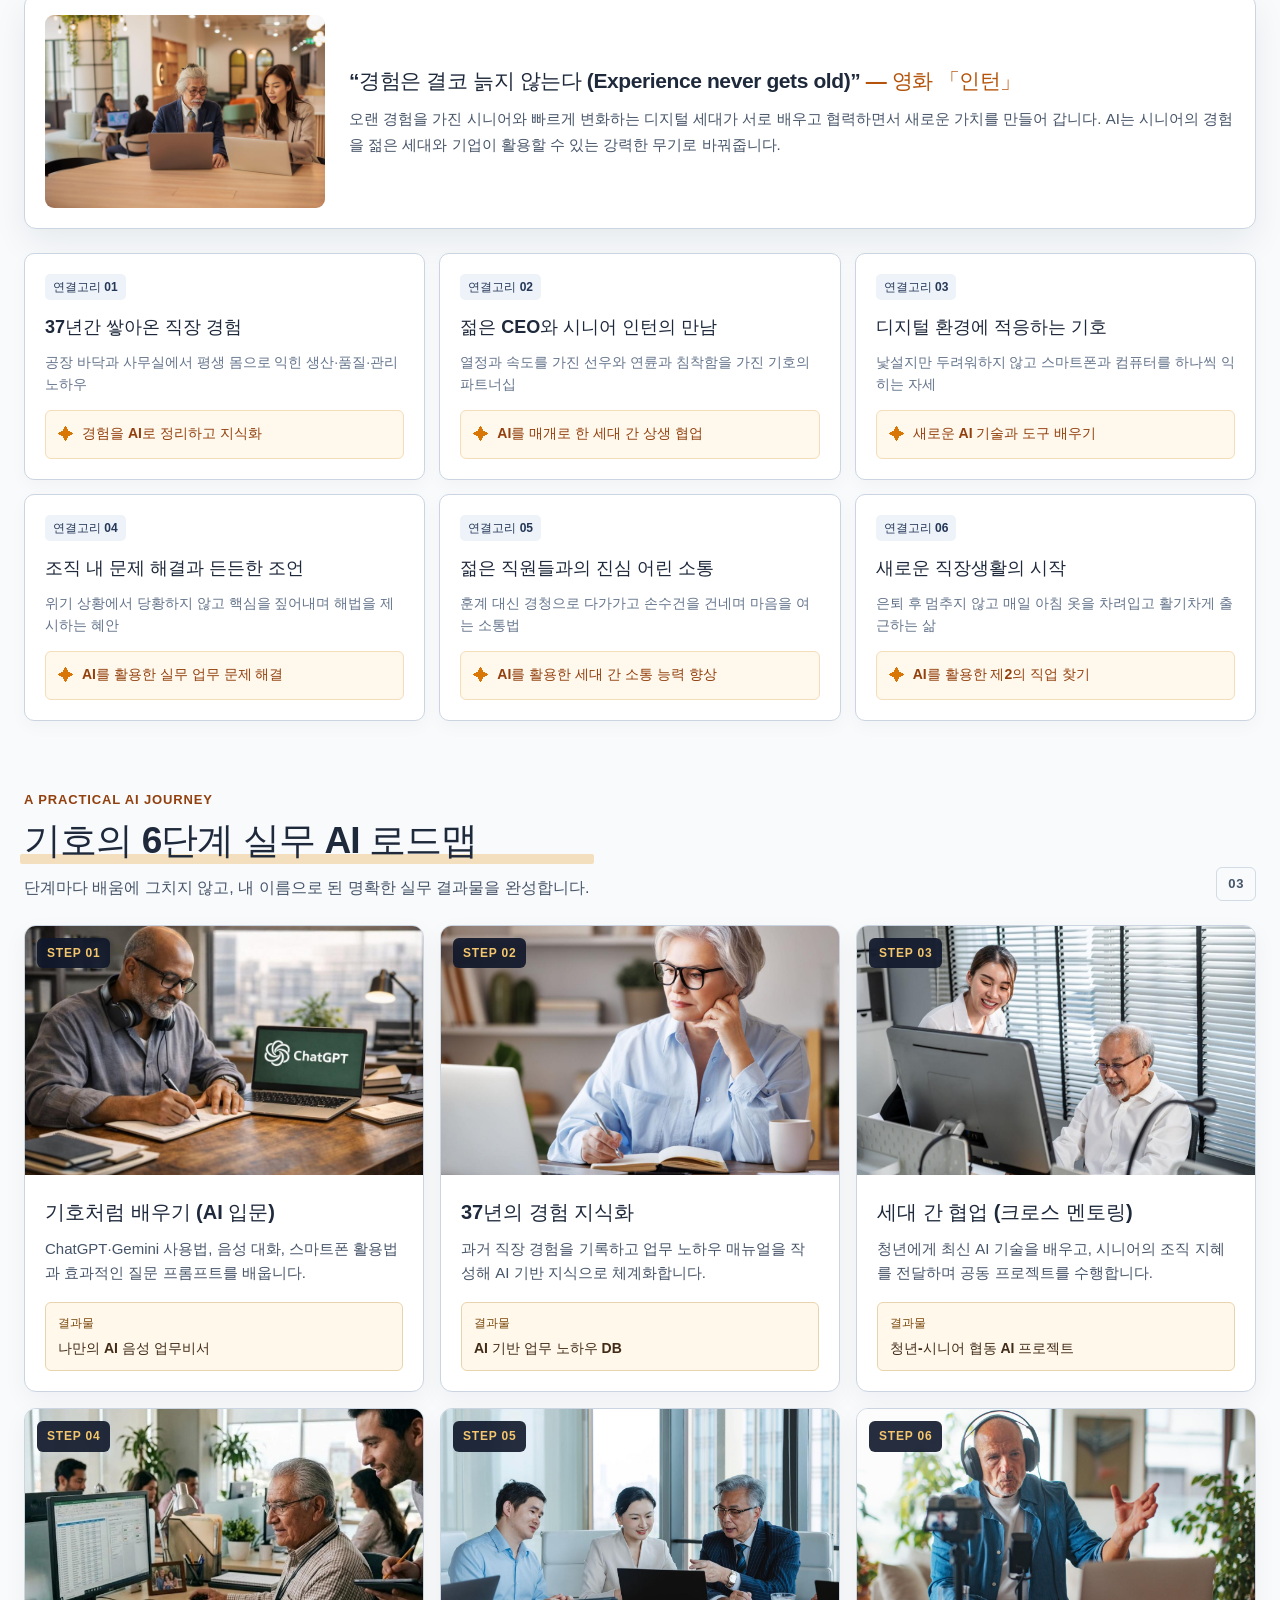
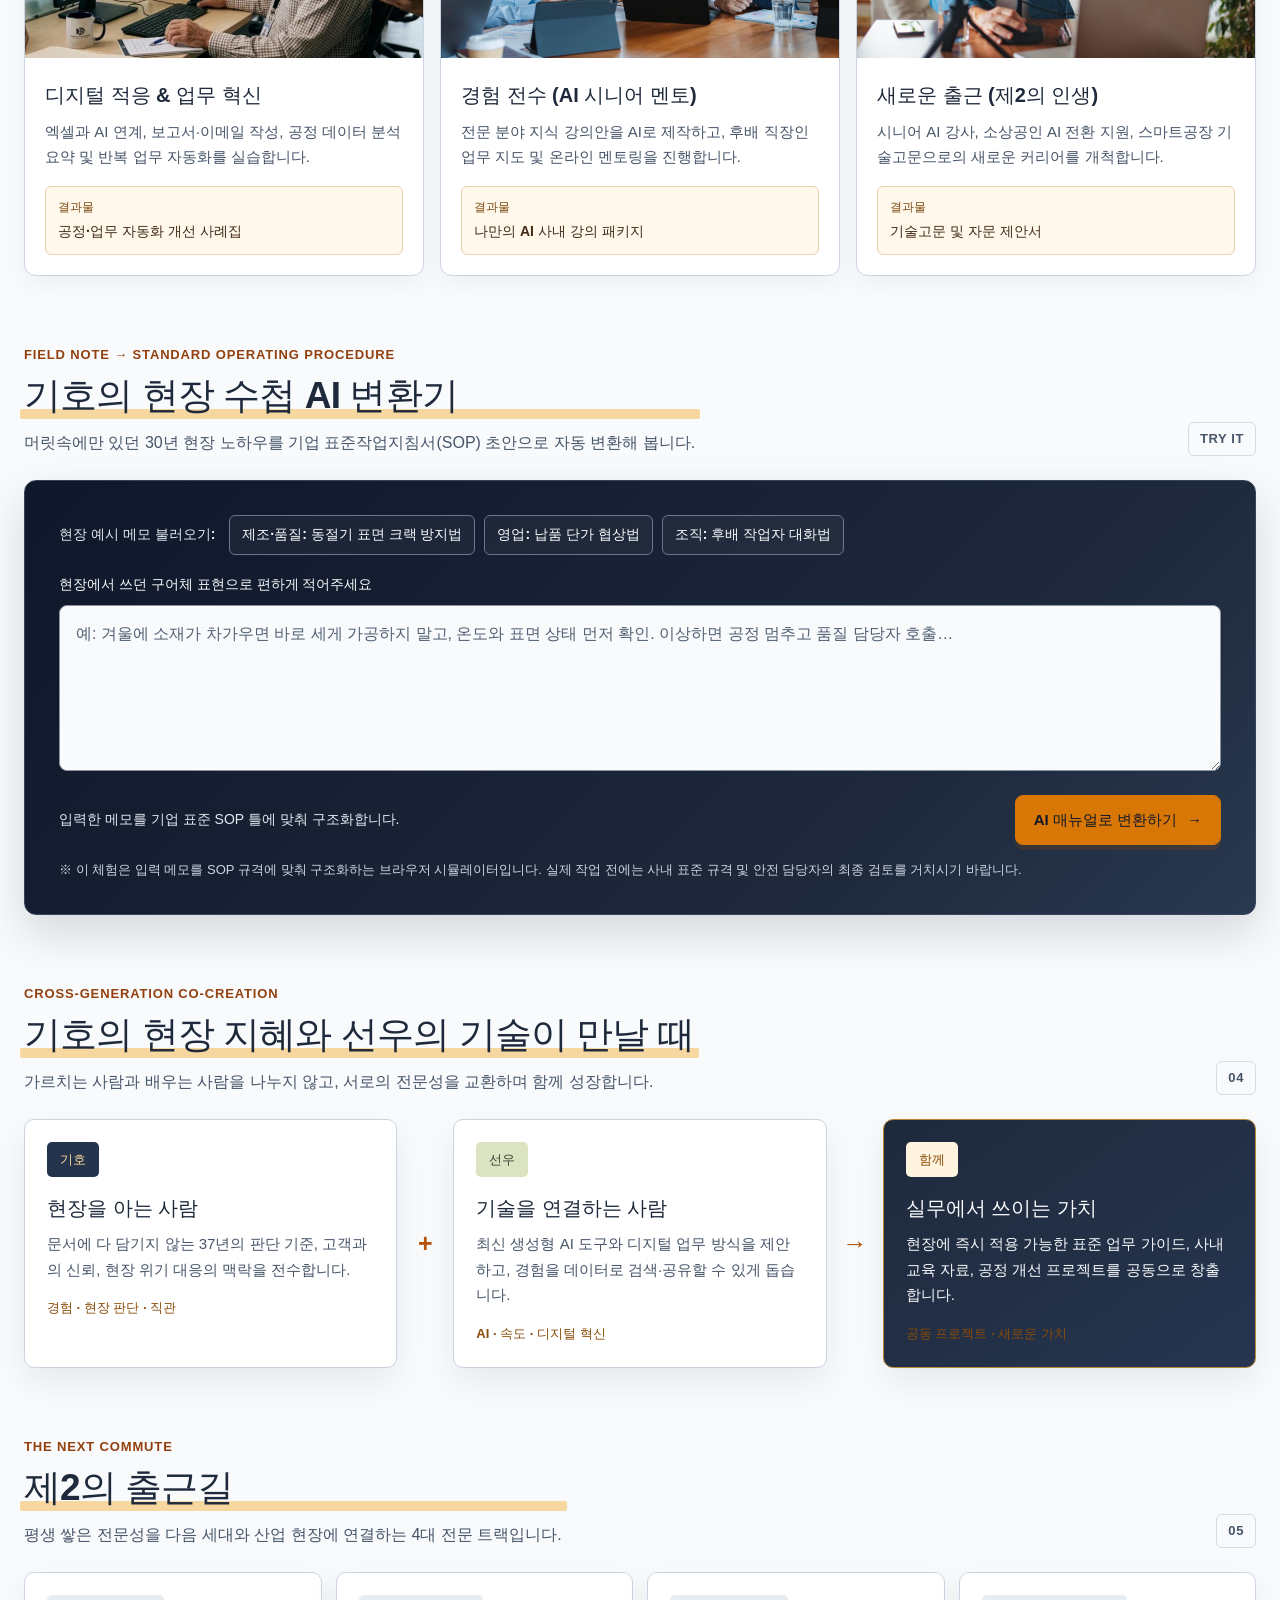
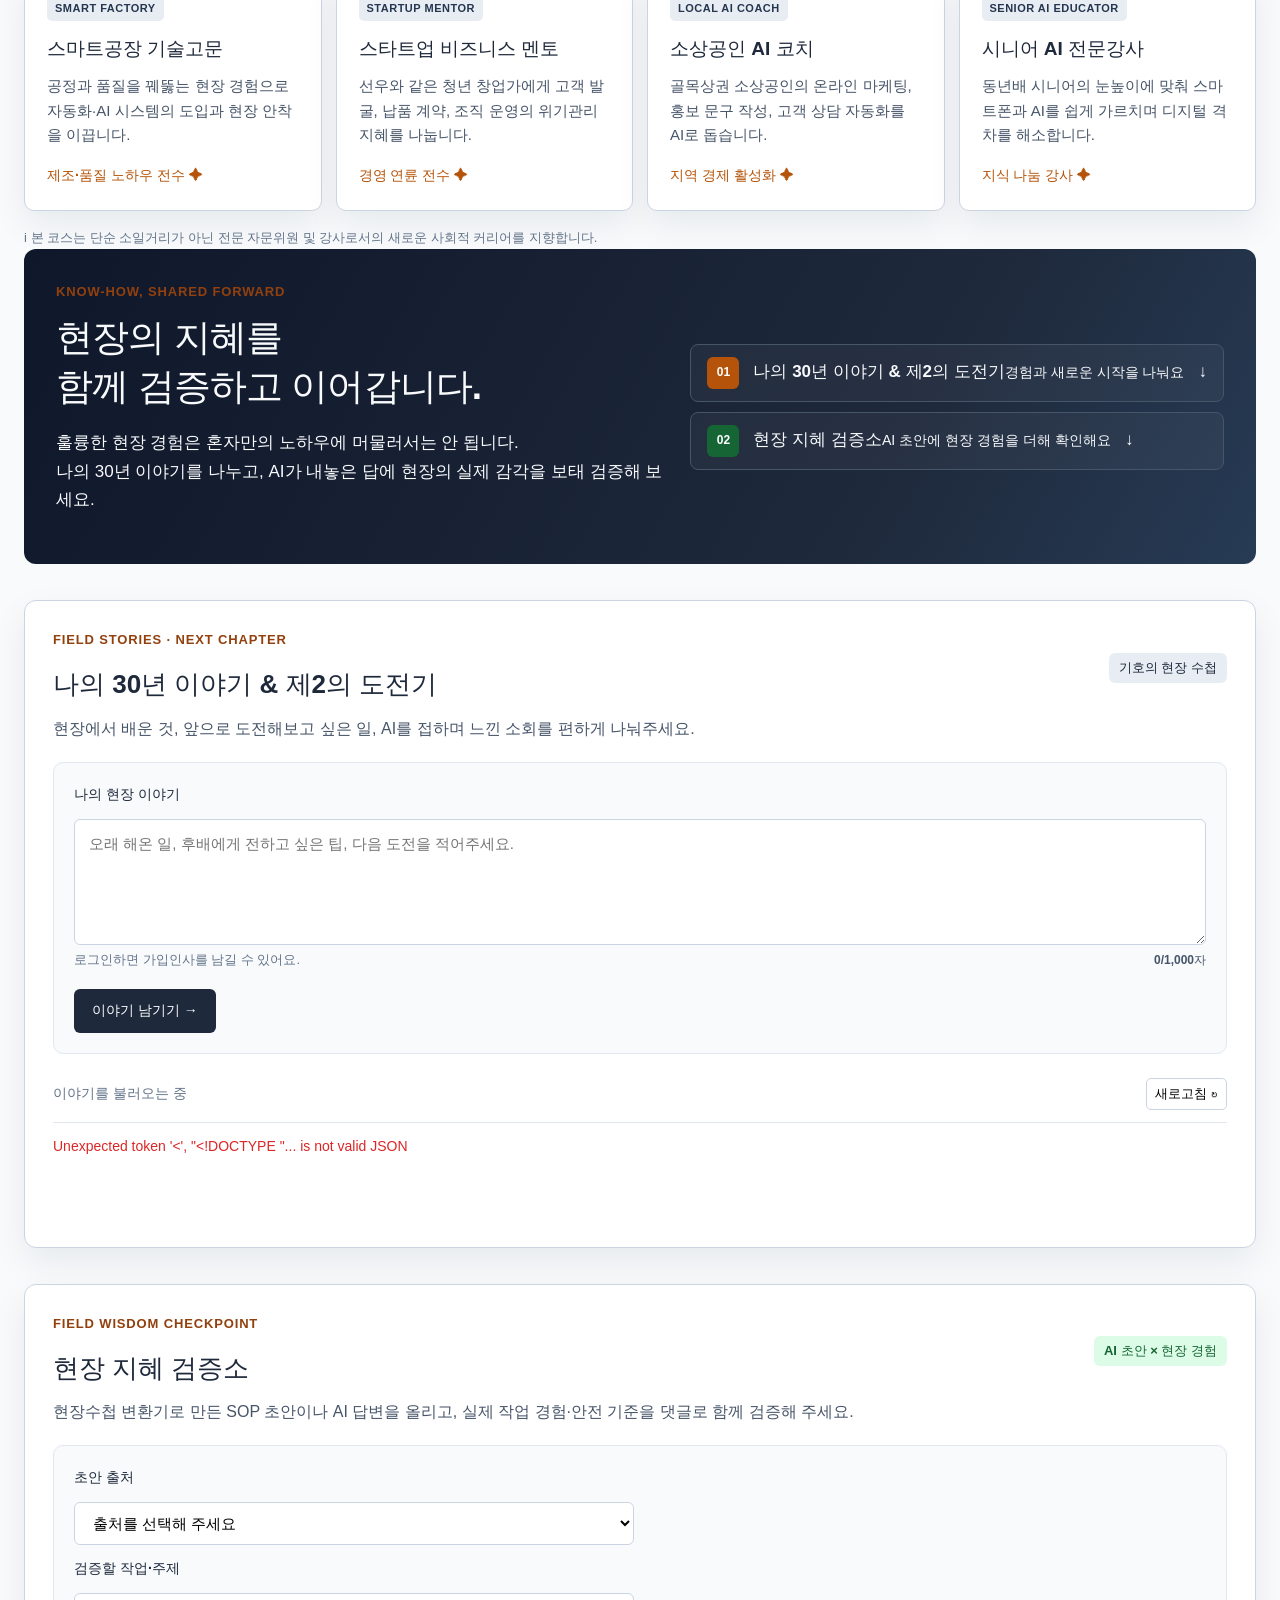
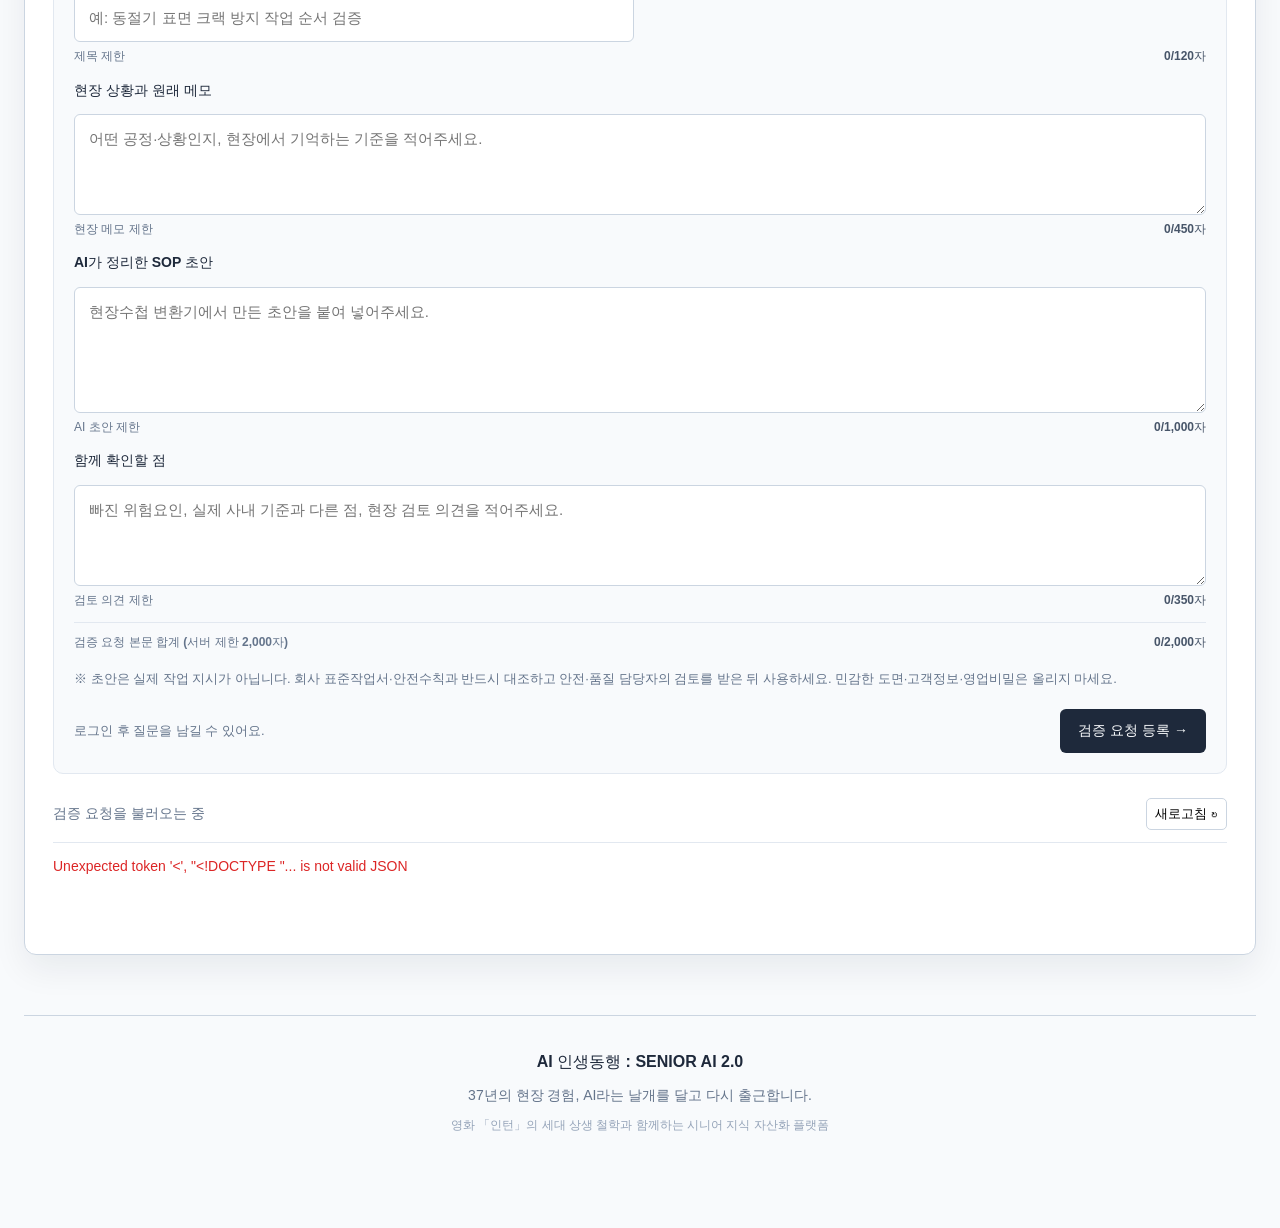
==== commit 794fcdb6: "fix: restore comments handler, enforce security headers on all routes, and remove hardcoded path; Cl" ====
--- a/public/index.html
+++ b/public/index.html
@@ -20,7 +20,7 @@
   <meta name="twitter:image" content="https://ai-study-profile.9hyuni.workers.dev/images/intern_still_1.jpg">
   <meta name="naver-site-verification" content="5541e33d2f02b4ad7a07fa61fa7176520b193c60" />
   <title>AI 인생동행 : SENIOR AI 2.0 — 37년의 경험, AI로 다시 출근합니다</title>
-  <link rel="stylesheet" href="style.css?v=senior-ai-v2-compact-menu-20261106">
+  <link rel="stylesheet" href="style.css?v=senior-ai-v2-20261109">
 </head>
 <body>
   <a class="skip-link" href="#main-content">본문으로 바로가기</a>
@@ -410,6 +410,6 @@
       <span class="footer-credit">영화 「인턴」의 세대 상생 철학과 함께하는 시니어 지식 자산화 플랫폼</span>
     </footer>
   </main>
-  <script src="script.js?v=senior-ai-v2-movie-visual-20261106"></script>
+  <script src="script.js?v=senior-ai-v2-20261109"></script>
 </body>
 </html>
--- a/public/style.css
+++ b/public/style.css
@@ -228,6 +228,11 @@
 .composer-meta .character-count.is-near-limit { color: #92400e; }
 .composer-meta .character-count.is-at-limit { color: #b91c1c; font-weight: 850; }
 .composer-total-count { margin-top: 0; padding-top: 9px; border-top: 1px solid #e2e8f0; font-weight: 750; }
+.inline-edit-status { margin: 0; color: #2563eb; font-size: 13px; }
+.inline-edit-status.is-error { color: #b91c1c; }
+.inline-edit-count { margin-right: auto; color: #475569; font-size: 12px; font-variant-numeric: tabular-nums; font-weight: 750; }
+.inline-edit-count.is-near-limit { color: #92400e; }
+.inline-edit-count.is-at-limit { color: #b91c1c; }
 .verification-safety { grid-column: 1 / -1; margin: 4px 0 0; color: #64748b; font-size: 13px; }
 .composer-footer { grid-column: 1 / -1; display: flex; align-items: center; justify-content: space-between; gap: 12px; margin-top: 6px; }
 .character-hint { color: #64748b; font-size: 13px; }
@@ -237,6 +242,21 @@
 .board-toolbar { display: flex; align-items: center; justify-content: space-between; margin-top: 24px; padding-bottom: 12px; border-bottom: 1px solid #e2e8f0; color: #64748b; font-size: 14px; }
 .refresh-posts { padding: 4px 8px; border: 1px solid #cbd5e1; border-radius: 5px; background: #fff; cursor: pointer; font-size: 13px; }
 .post-list { list-style: none; margin: 0; padding: 0; }
+.post-skeleton { display: flex; gap: 14px; padding: 18px 0; border-bottom: 1px solid #e2e8f0; }
+.skeleton-avatar, .skeleton-lines i { display: block; background: linear-gradient(90deg, #e2e8f0 20%, #f1f5f9 40%, #e2e8f0 60%); background-size: 220% 100%; animation: skeleton-shimmer 1.35s ease-in-out infinite; }
+.skeleton-avatar { flex: 0 0 42px; width: 42px; height: 42px; border-radius: 8px; }
+.skeleton-lines { display: grid; flex: 1; gap: 8px; padding-top: 3px; }
+.skeleton-lines i { height: 12px; border-radius: 6px; }
+.skeleton-lines i:first-child { width: 28%; }
+.skeleton-lines i:nth-child(2) { width: 92%; }
+.skeleton-lines i:nth-child(3) { width: 68%; }
+@keyframes skeleton-shimmer { to { background-position: -220% 0; } }
+.list-pagination { display: flex; align-items: center; justify-content: center; gap: 8px; padding: 18px 0; }
+.load-more-button, .page-button { min-height: 40px; padding: 8px 16px; border: 1px solid #cbd5e1; border-radius: 8px; background: #fff; color: #334155; font-size: 14px; font-weight: 750; cursor: pointer; }
+.load-more-button { min-width: 150px; }
+.load-more-button:hover, .page-button:hover:not(:disabled) { border-color: #64748b; background: #f8fafc; }
+.page-button[aria-current="page"] { border-color: #1e293b; background: #1e293b; color: #fff; }
+.page-button:disabled, .load-more-button:disabled { cursor: wait; opacity: .6; }
 .post-item { display: flex; align-items: flex-start; gap: 14px; padding: 18px 0; border-bottom: 1px solid #e2e8f0; }
 .post-avatar { display: grid; flex: 0 0 42px; width: 42px; height: 42px; place-items: center; border-radius: 8px; background: #1e293b; color: #f4c66d; }
 .post-avatar svg { width: 22px; height: 22px; fill: currentColor; }
@@ -258,6 +278,12 @@
 .verification-tool strong { color: #166534; }
 .verification-answer { background: #fffbeb; border-color: #fde68a; }
 .verification-answer strong { color: #92400e; }
+.inline-question-edit-form { display: grid; gap: 10px; margin-top: 10px; padding: 14px; border: 1px solid #cbd5e1; border-radius: 8px; background: #f8fafc; }
+.inline-edit-field { display: grid; gap: 4px; }
+.inline-edit-label { color: #1e293b; font-size: 13px; font-weight: 750; }
+.inline-question-edit-form input, .inline-question-edit-form textarea, .inline-question-edit-form select { width: 100%; padding: 9px 12px; border: 1px solid #cbd5e1; border-radius: 6px; background: #fff; font-size: 14px; }
+.inline-edit-actions { display: flex; align-items: center; gap: 8px; margin-top: 4px; }
+.inline-cancel-button { min-height: 40px; padding: 6px 14px; border: 1px solid #cbd5e1; border-radius: 6px; background: #fff; color: #334155; font-size: 13px; font-weight: 750; cursor: pointer; }
 
 .comments-panel { margin-top: 14px; padding-top: 14px; border-top: 1px solid #e2e8f0; }
 .comments-heading { display: flex; justify-content: space-between; align-items: center; margin-bottom: 8px; }
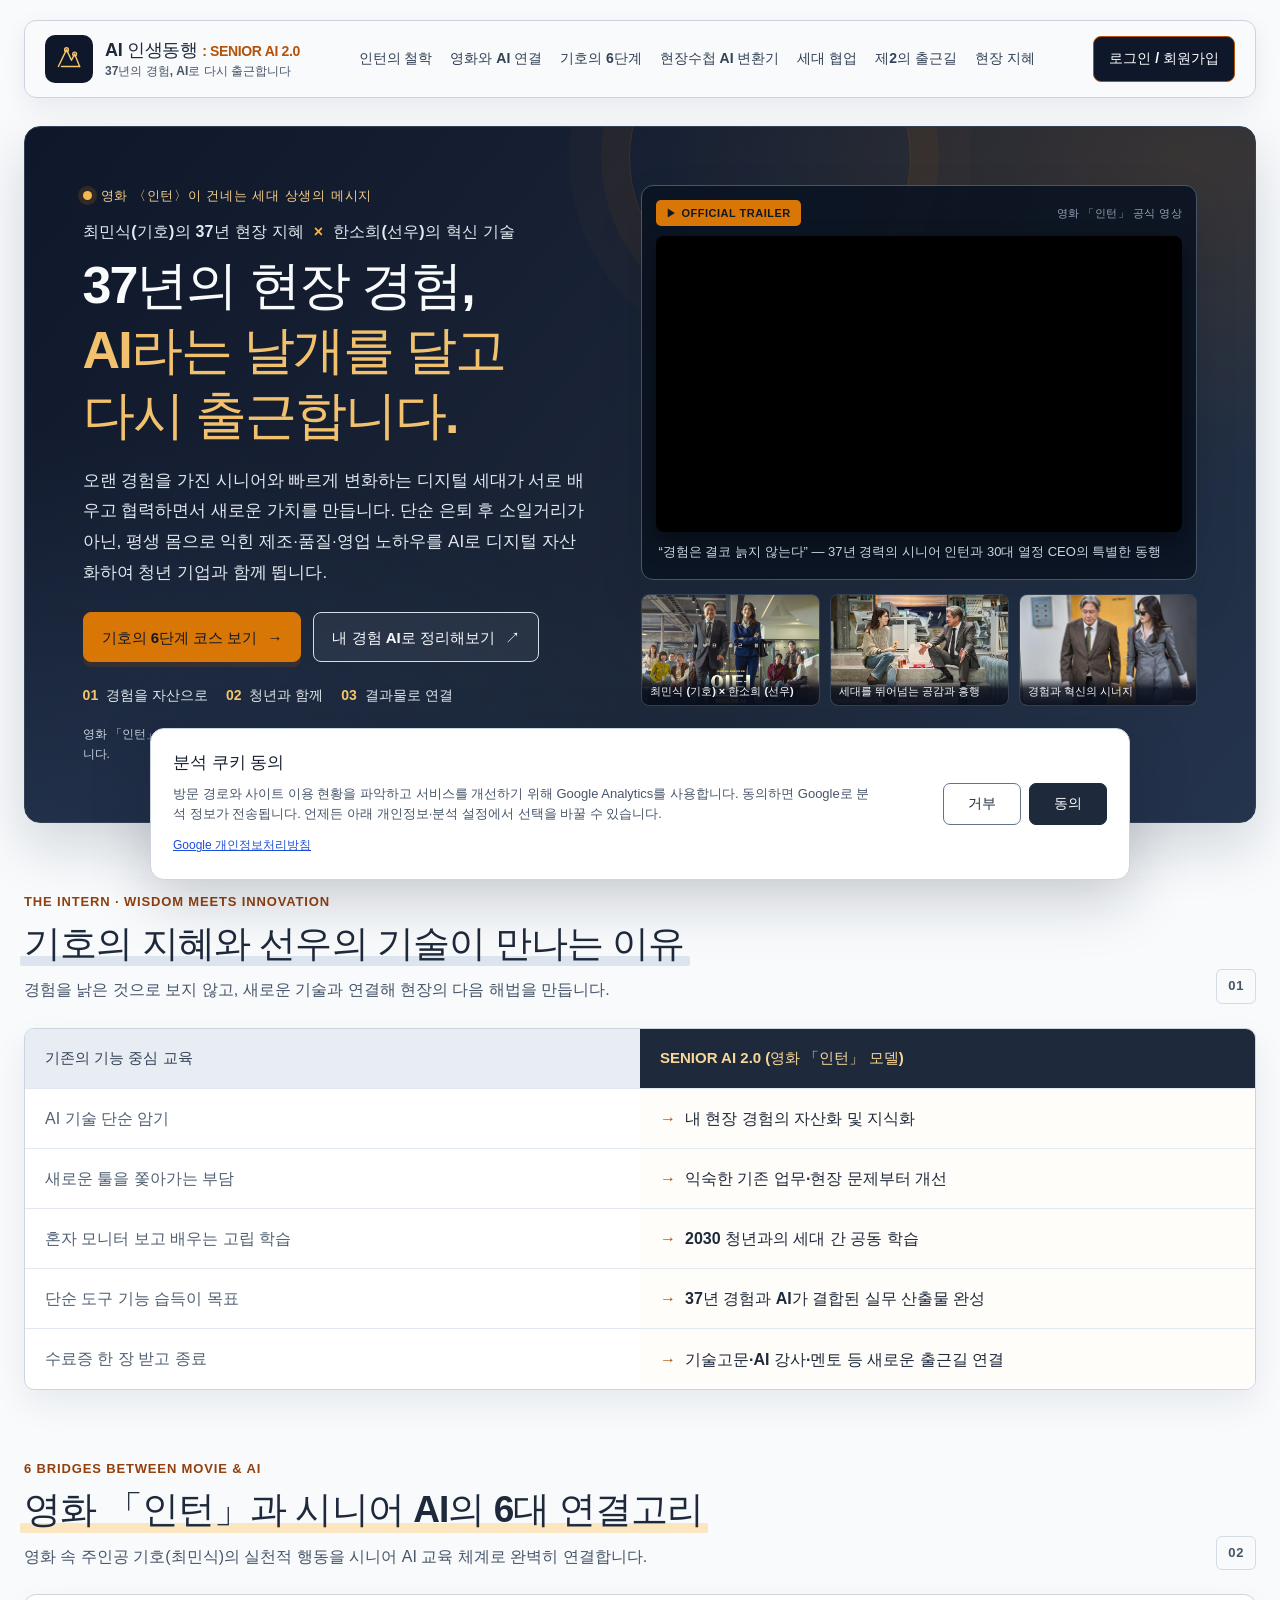
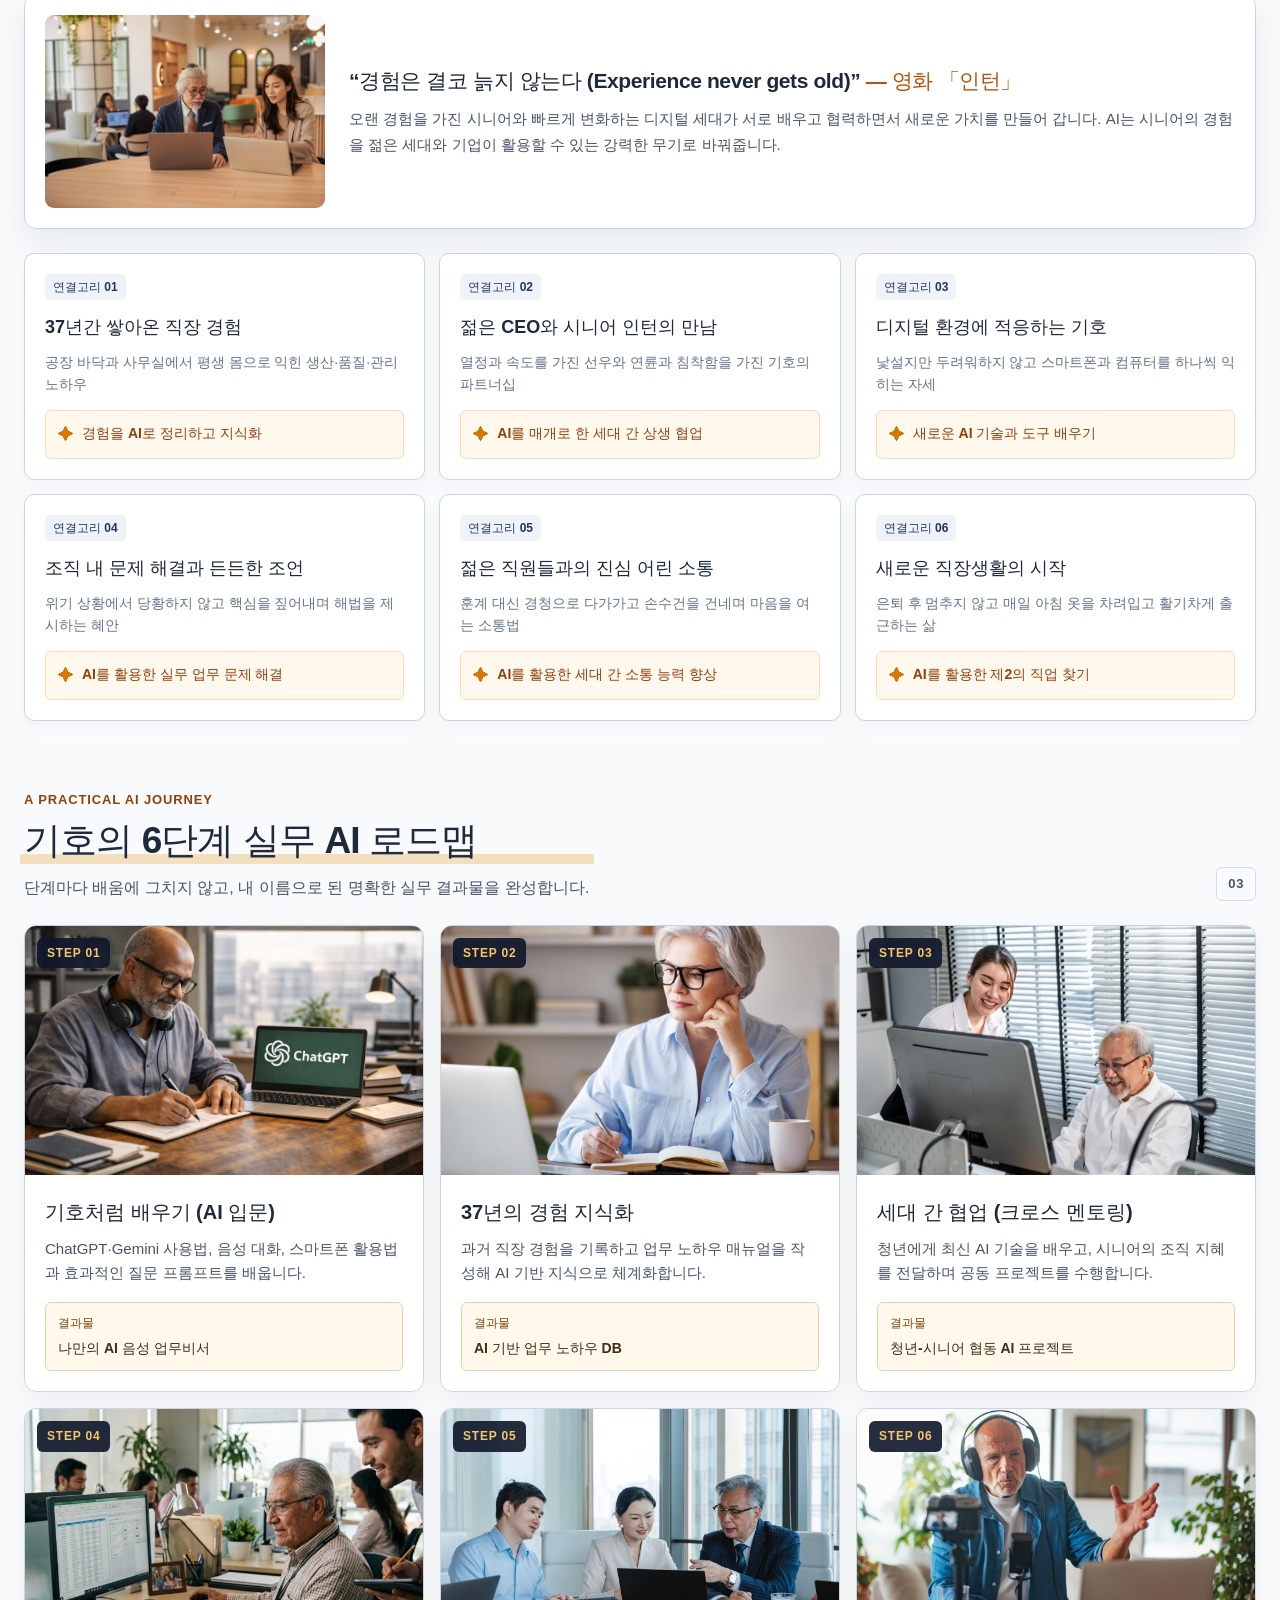
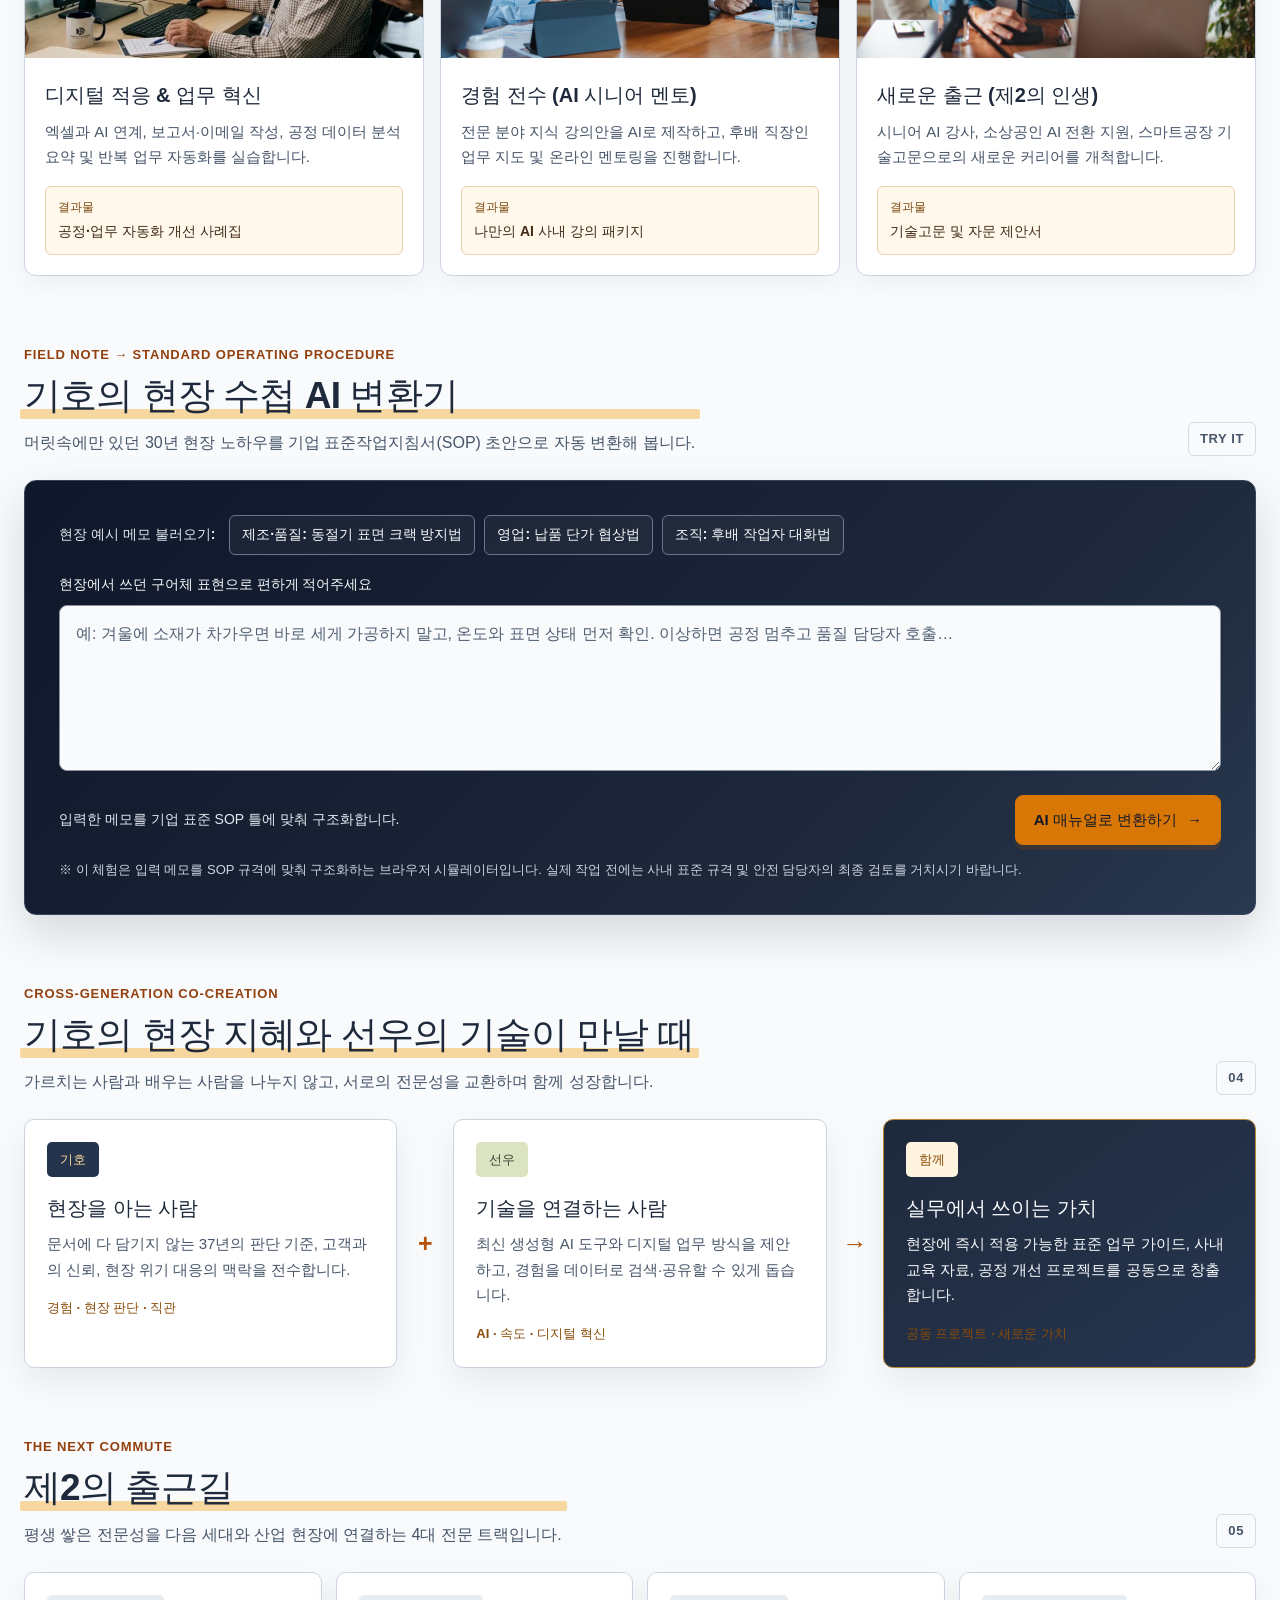
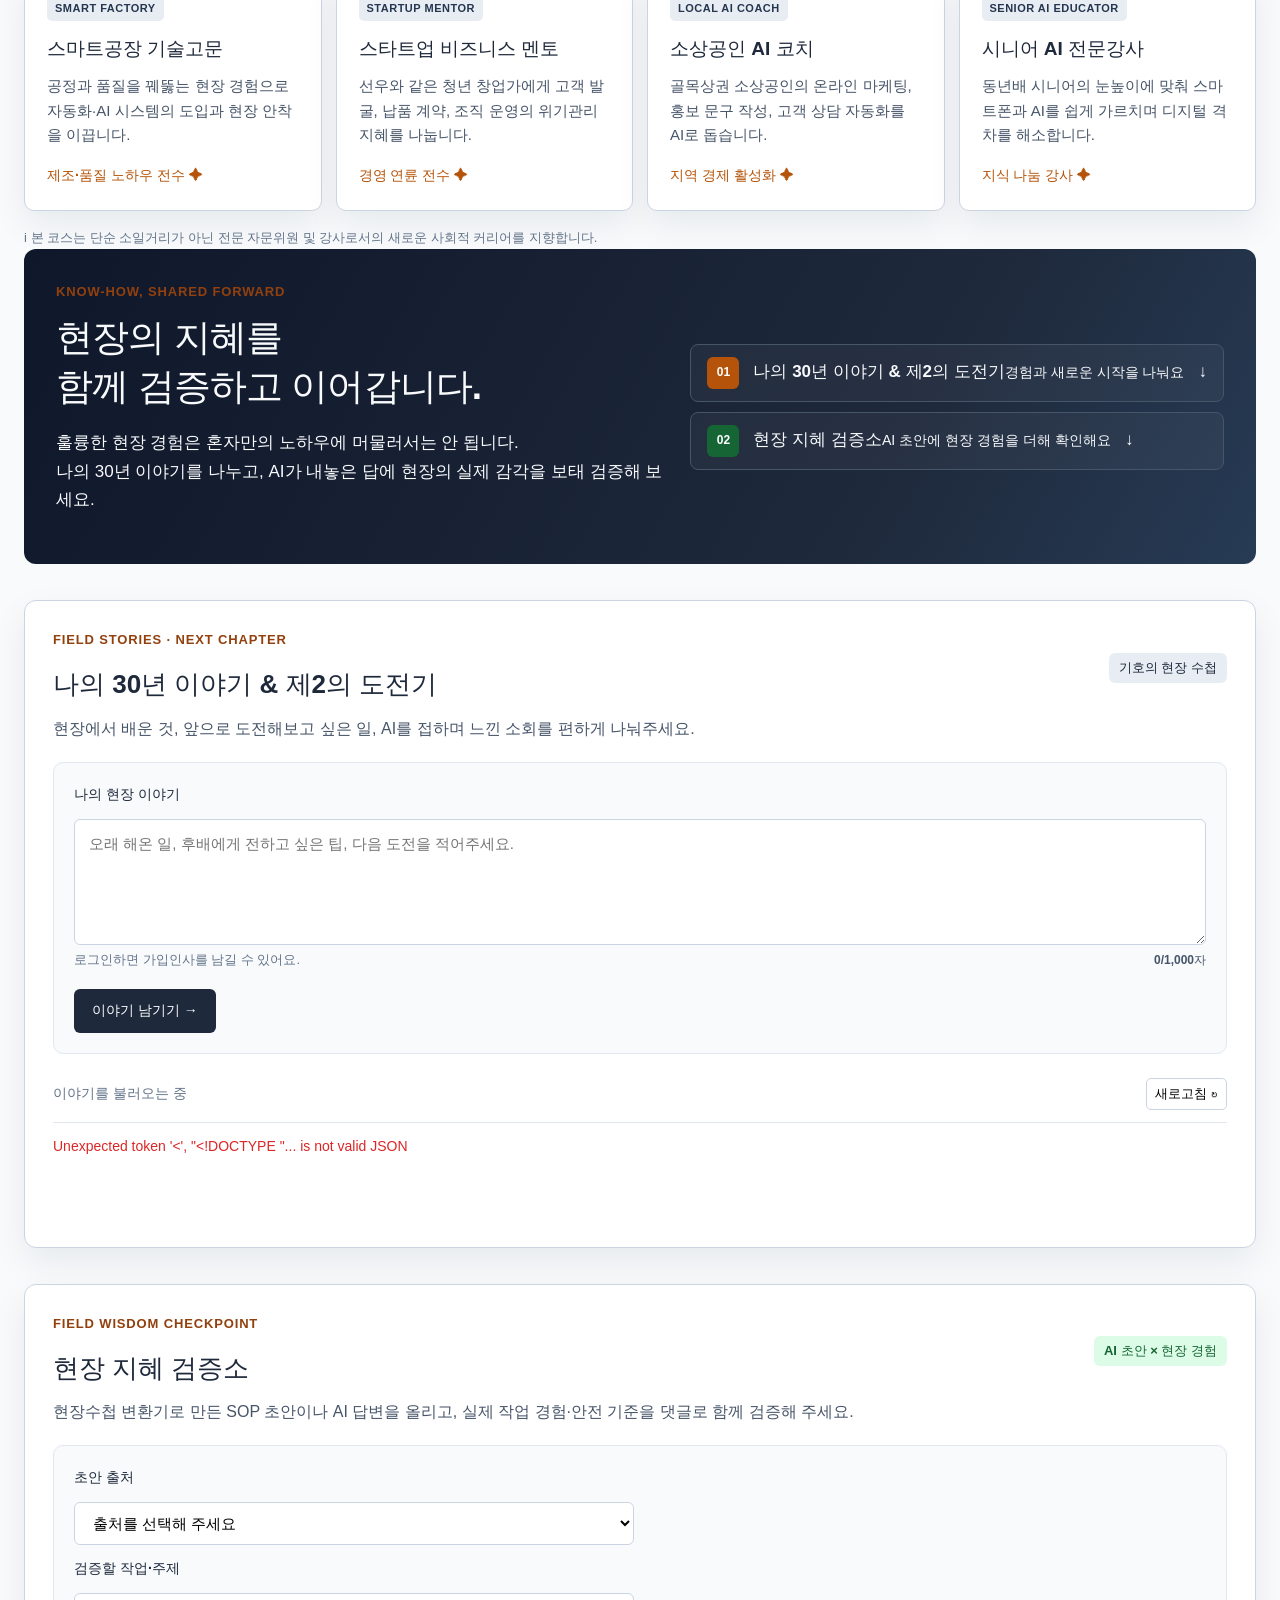
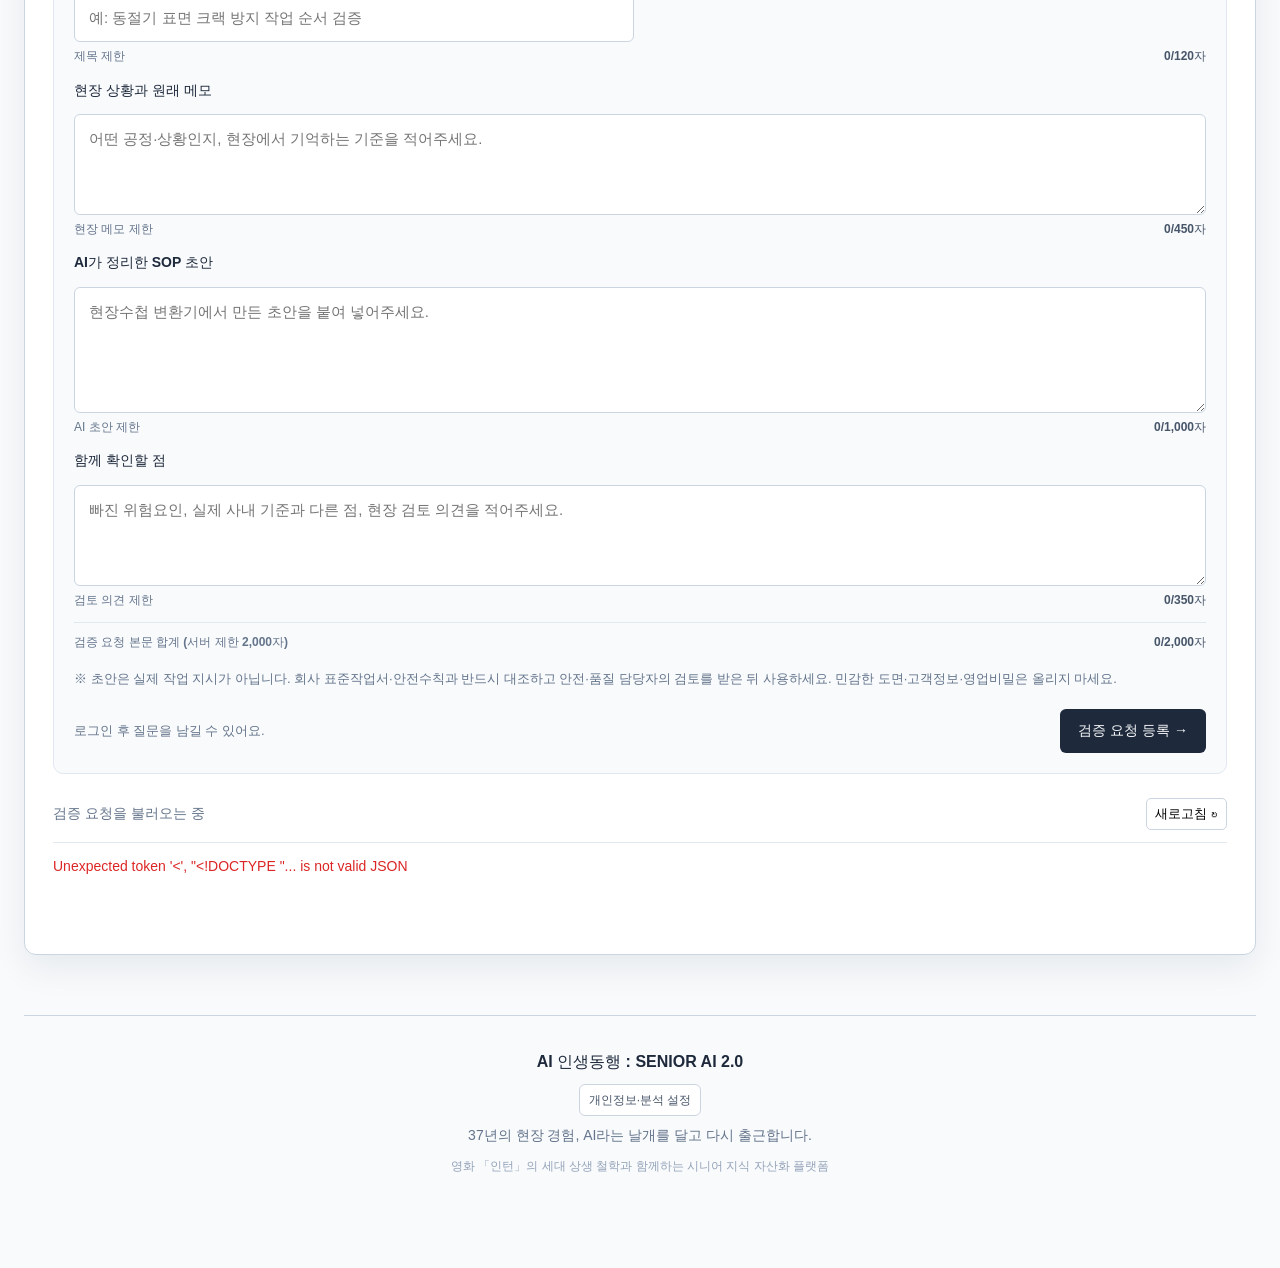
==== commit a4ea240c: "feat: add consent-gated GA4 and GTM tracking Track sign-up, login, greeting submissions, and questio" ====
--- a/public/index.html
+++ b/public/index.html
@@ -20,7 +20,7 @@
   <meta name="twitter:image" content="https://ai-study-profile.9hyuni.workers.dev/images/intern_still_1.jpg">
   <meta name="naver-site-verification" content="5541e33d2f02b4ad7a07fa61fa7176520b193c60" />
   <title>AI 인생동행 : SENIOR AI 2.0 — 37년의 경험, AI로 다시 출근합니다</title>
-  <link rel="stylesheet" href="style.css?v=senior-ai-v2-20261109">
+  <link rel="stylesheet" href="style.css?v=senior-ai-v2-analytics-consent-20261109">
 </head>
 <body>
   <a class="skip-link" href="#main-content">본문으로 바로가기</a>
@@ -406,10 +406,22 @@
 
     <footer class="site-footer">
       <a class="footer-brand" href="#home">AI 인생동행 : SENIOR AI 2.0</a>
+      <button class="privacy-settings-button" id="privacy-settings-open" type="button">개인정보·분석 설정</button>
       <span>37년의 현장 경험, AI라는 날개를 달고 다시 출근합니다.</span>
       <span class="footer-credit">영화 「인턴」의 세대 상생 철학과 함께하는 시니어 지식 자산화 플랫폼</span>
     </footer>
   </main>
-  <script src="script.js?v=senior-ai-v2-20261109"></script>
+  <section class="consent-banner" id="analytics-consent" role="dialog" aria-labelledby="analytics-consent-title" aria-describedby="analytics-consent-description" hidden>
+    <div class="consent-copy">
+      <h2 id="analytics-consent-title">분석 쿠키 동의</h2>
+      <p id="analytics-consent-description">방문 경로와 사이트 이용 현황을 파악하고 서비스를 개선하기 위해 Google Analytics를 사용합니다. 동의하면 Google로 분석 정보가 전송됩니다. 언제든 아래 개인정보·분석 설정에서 선택을 바꿀 수 있습니다.</p>
+      <a href="https://policies.google.com/privacy?hl=ko" target="_blank" rel="noopener noreferrer">Google 개인정보처리방침</a>
+    </div>
+    <div class="consent-actions">
+      <button type="button" class="consent-reject" id="analytics-consent-reject">거부</button>
+      <button type="button" class="consent-accept" id="analytics-consent-accept">동의</button>
+    </div>
+  </section>
+  <script src="script.js?v=analytics-consent-20261109"></script>
 </body>
 </html>
--- a/public/style.css
+++ b/public/style.css
@@ -228,11 +228,6 @@
 .composer-meta .character-count.is-near-limit { color: #92400e; }
 .composer-meta .character-count.is-at-limit { color: #b91c1c; font-weight: 850; }
 .composer-total-count { margin-top: 0; padding-top: 9px; border-top: 1px solid #e2e8f0; font-weight: 750; }
-.inline-edit-status { margin: 0; color: #2563eb; font-size: 13px; }
-.inline-edit-status.is-error { color: #b91c1c; }
-.inline-edit-count { margin-right: auto; color: #475569; font-size: 12px; font-variant-numeric: tabular-nums; font-weight: 750; }
-.inline-edit-count.is-near-limit { color: #92400e; }
-.inline-edit-count.is-at-limit { color: #b91c1c; }
 .verification-safety { grid-column: 1 / -1; margin: 4px 0 0; color: #64748b; font-size: 13px; }
 .composer-footer { grid-column: 1 / -1; display: flex; align-items: center; justify-content: space-between; gap: 12px; margin-top: 6px; }
 .character-hint { color: #64748b; font-size: 13px; }
@@ -328,6 +323,17 @@
 .site-footer { margin-top: 60px; padding: 32px 0; border-top: 1px solid #cbd5e1; display: flex; flex-direction: column; gap: 8px; color: #64748b; font-size: 14px; text-align: center; }
 .footer-brand { color: #1e293b; font-weight: 850; font-size: 16px; text-decoration: none; }
 .footer-credit { font-size: 12px; color: #94a3b8; }
+.privacy-settings-button { align-self: center; padding: 5px 9px; border: 1px solid #cbd5e1; border-radius: 6px; background: #fff; color: #475569; font-size: 12px; cursor: pointer; }
+.consent-banner[hidden] { display: none; }
+.consent-banner { position: fixed; z-index: 100; right: 20px; bottom: 20px; left: 20px; display: flex; max-width: 980px; align-items: center; justify-content: space-between; gap: 24px; margin: 0 auto; padding: 20px 22px; border: 1px solid #cbd5e1; border-radius: 14px; background: #fff; box-shadow: 0 18px 60px #0f172a35; }
+.consent-copy { max-width: 700px; }
+.consent-copy h2 { margin: 0 0 6px; color: #172033; font-size: 17px; }
+.consent-copy p { margin: 0 0 6px; color: #475569; font-size: 13px; line-height: 1.55; }
+.consent-copy a { color: #1d4ed8; font-size: 12px; }
+.consent-actions { display: flex; flex: 0 0 auto; gap: 8px; }
+.consent-actions button { min-width: 78px; min-height: 42px; padding: 8px 14px; border: 1px solid #64748b; border-radius: 7px; background: #fff; color: #1e293b; font-size: 14px; font-weight: 750; cursor: pointer; }
+.consent-actions .consent-accept { border-color: #1e293b; background: #1e293b; color: #fff; }
+.consent-actions button:focus-visible, .privacy-settings-button:focus-visible { outline: 3px solid #b45309; outline-offset: 3px; }
 
 /* Responsive Media Queries */
 @media (max-width: 1080px) {
@@ -385,6 +391,8 @@
   .board-composer { grid-template-columns: 1fr; }
   .collaboration-grid { grid-template-columns: 1fr; }
   .collab-plus, .collab-equals { transform: rotate(90deg); }
+  .consent-banner { right: 10px; bottom: 10px; left: 10px; flex-direction: column; align-items: stretch; gap: 14px; padding: 16px; }
+  .consent-actions { justify-content: flex-end; }
 }
 
 @media (prefers-reduced-motion: reduce) {
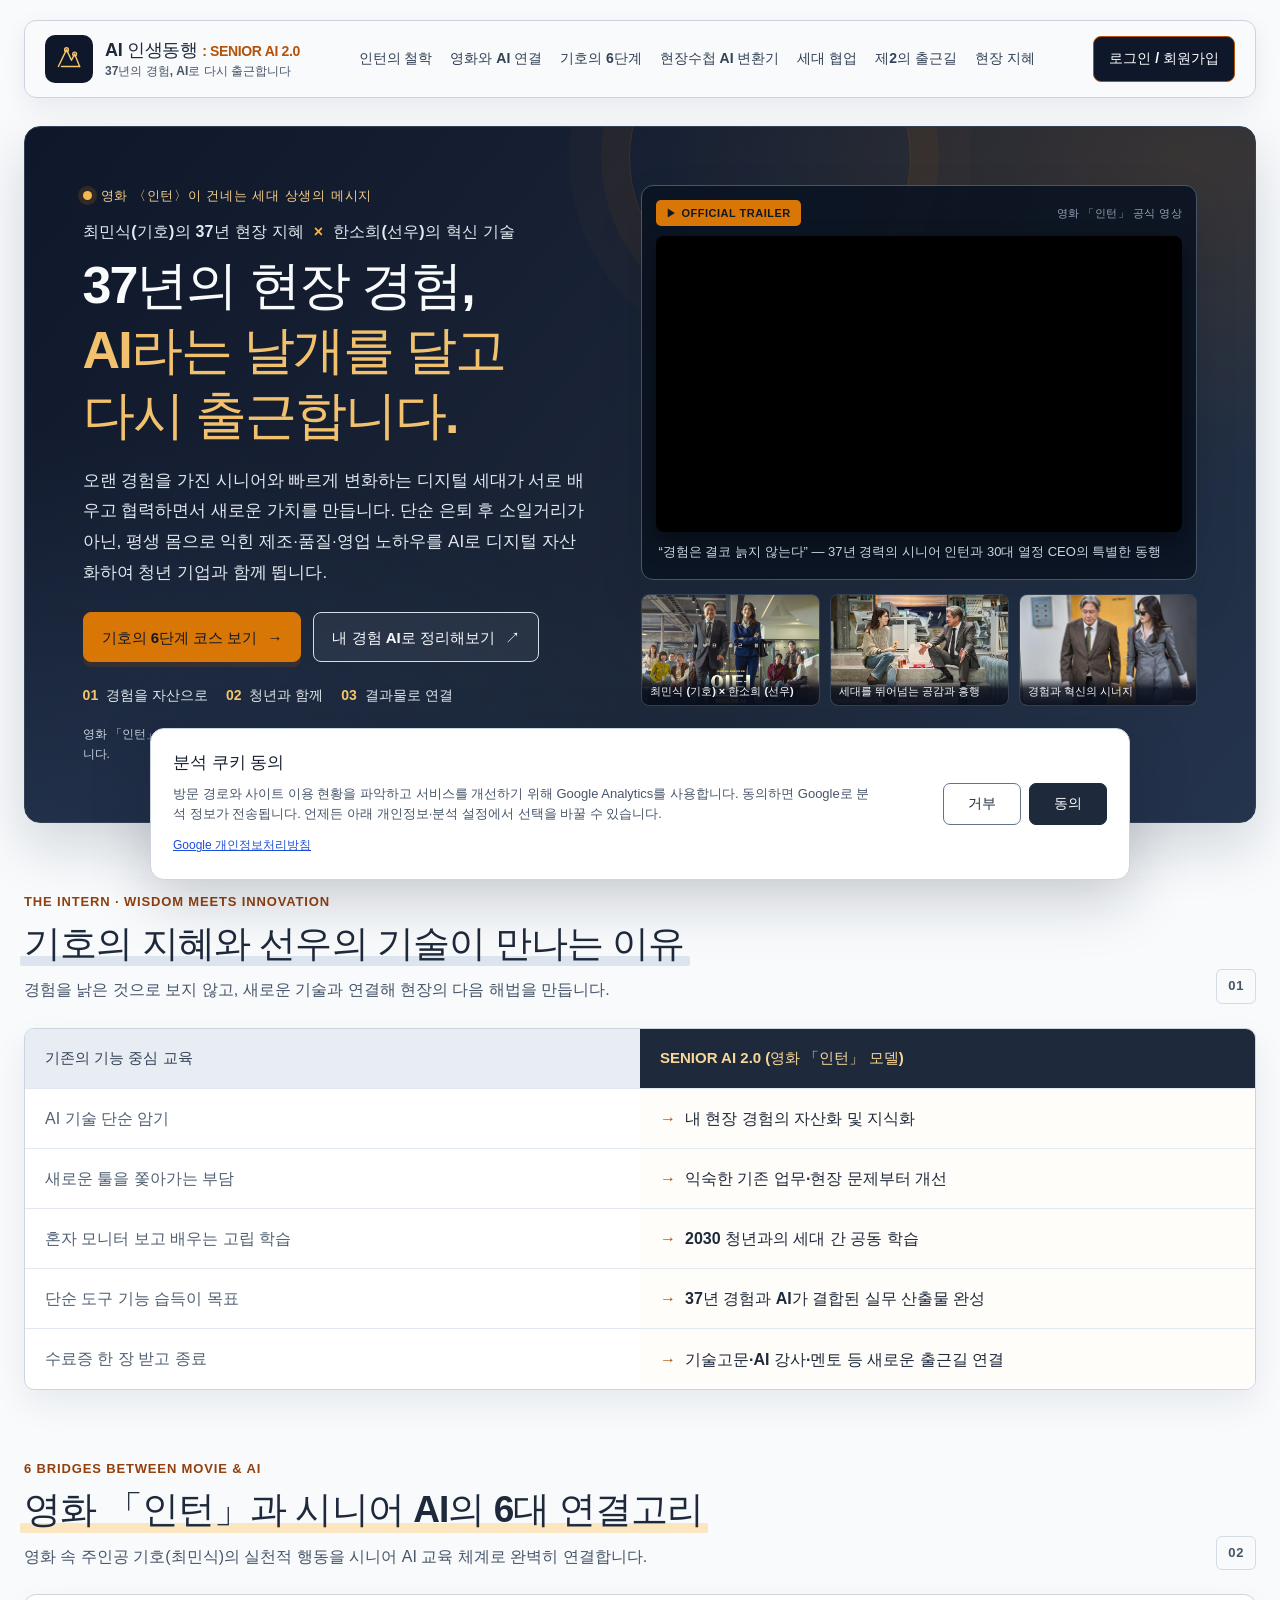
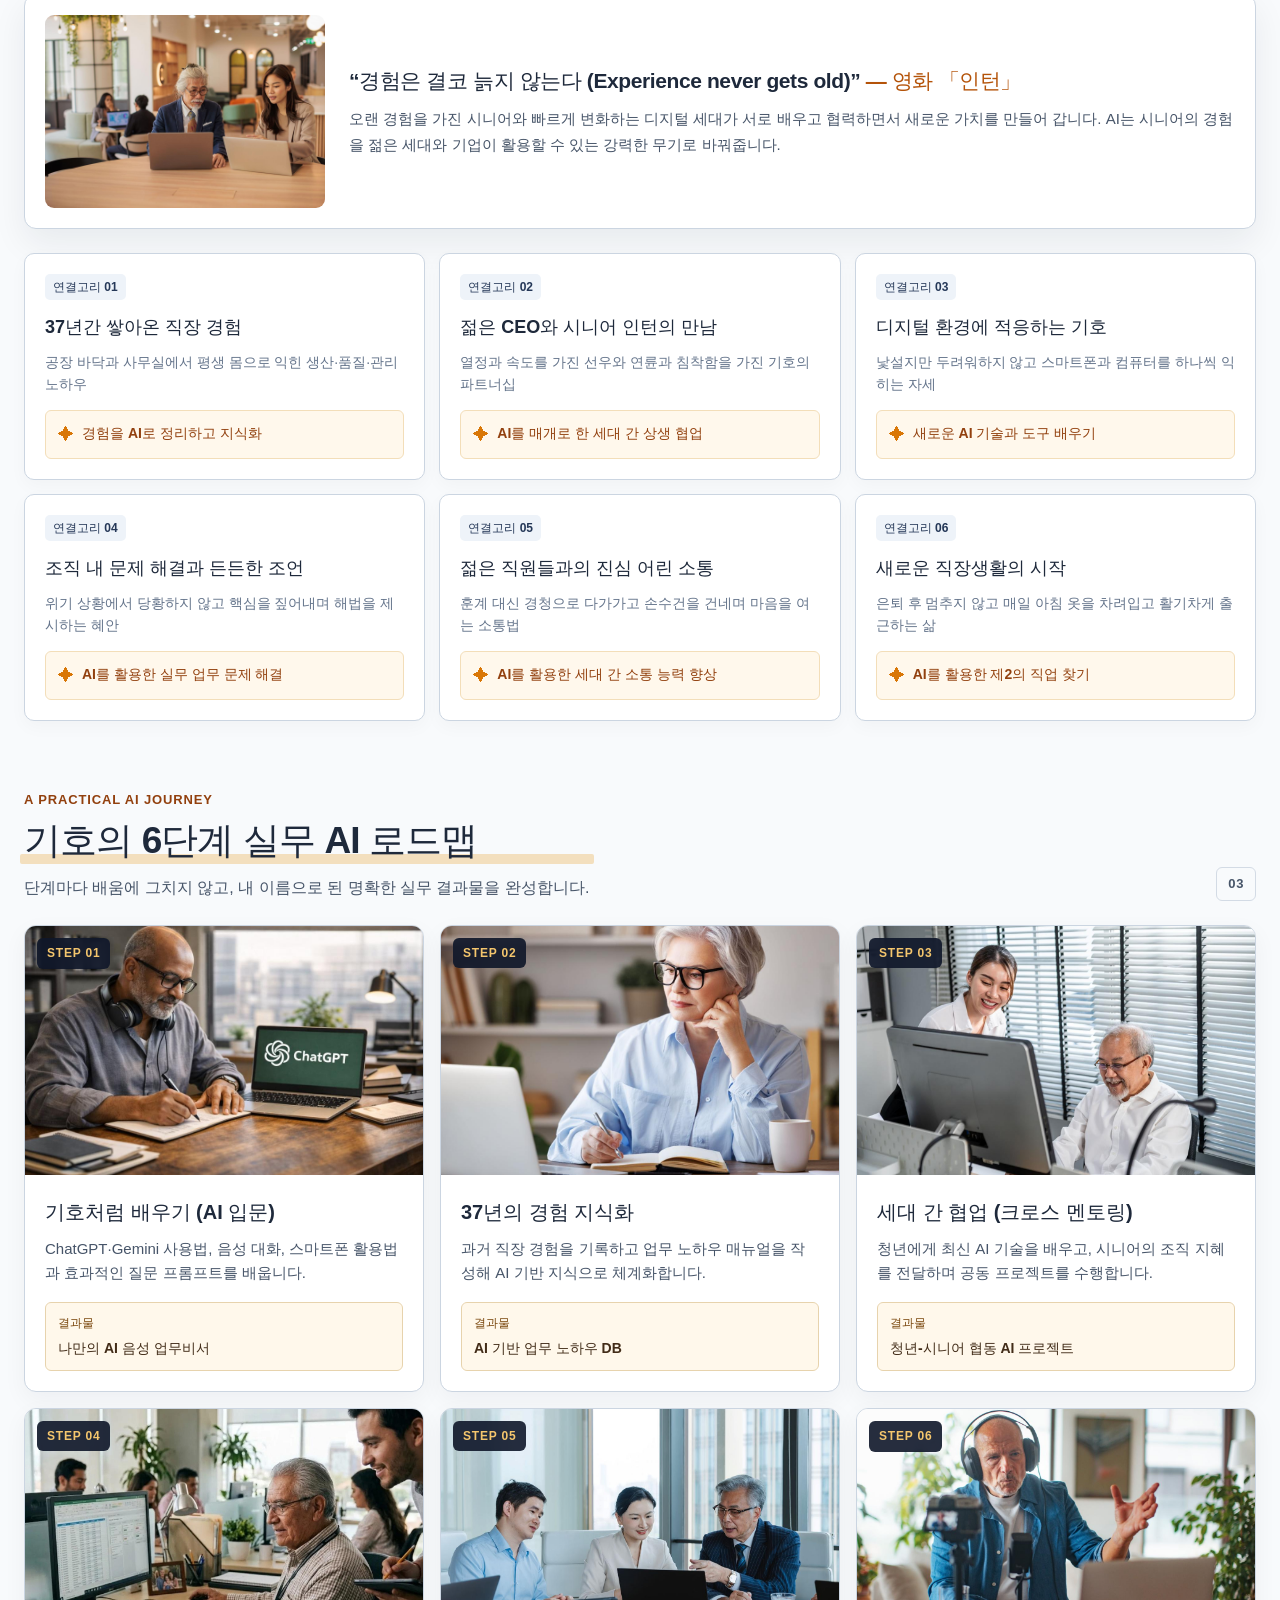
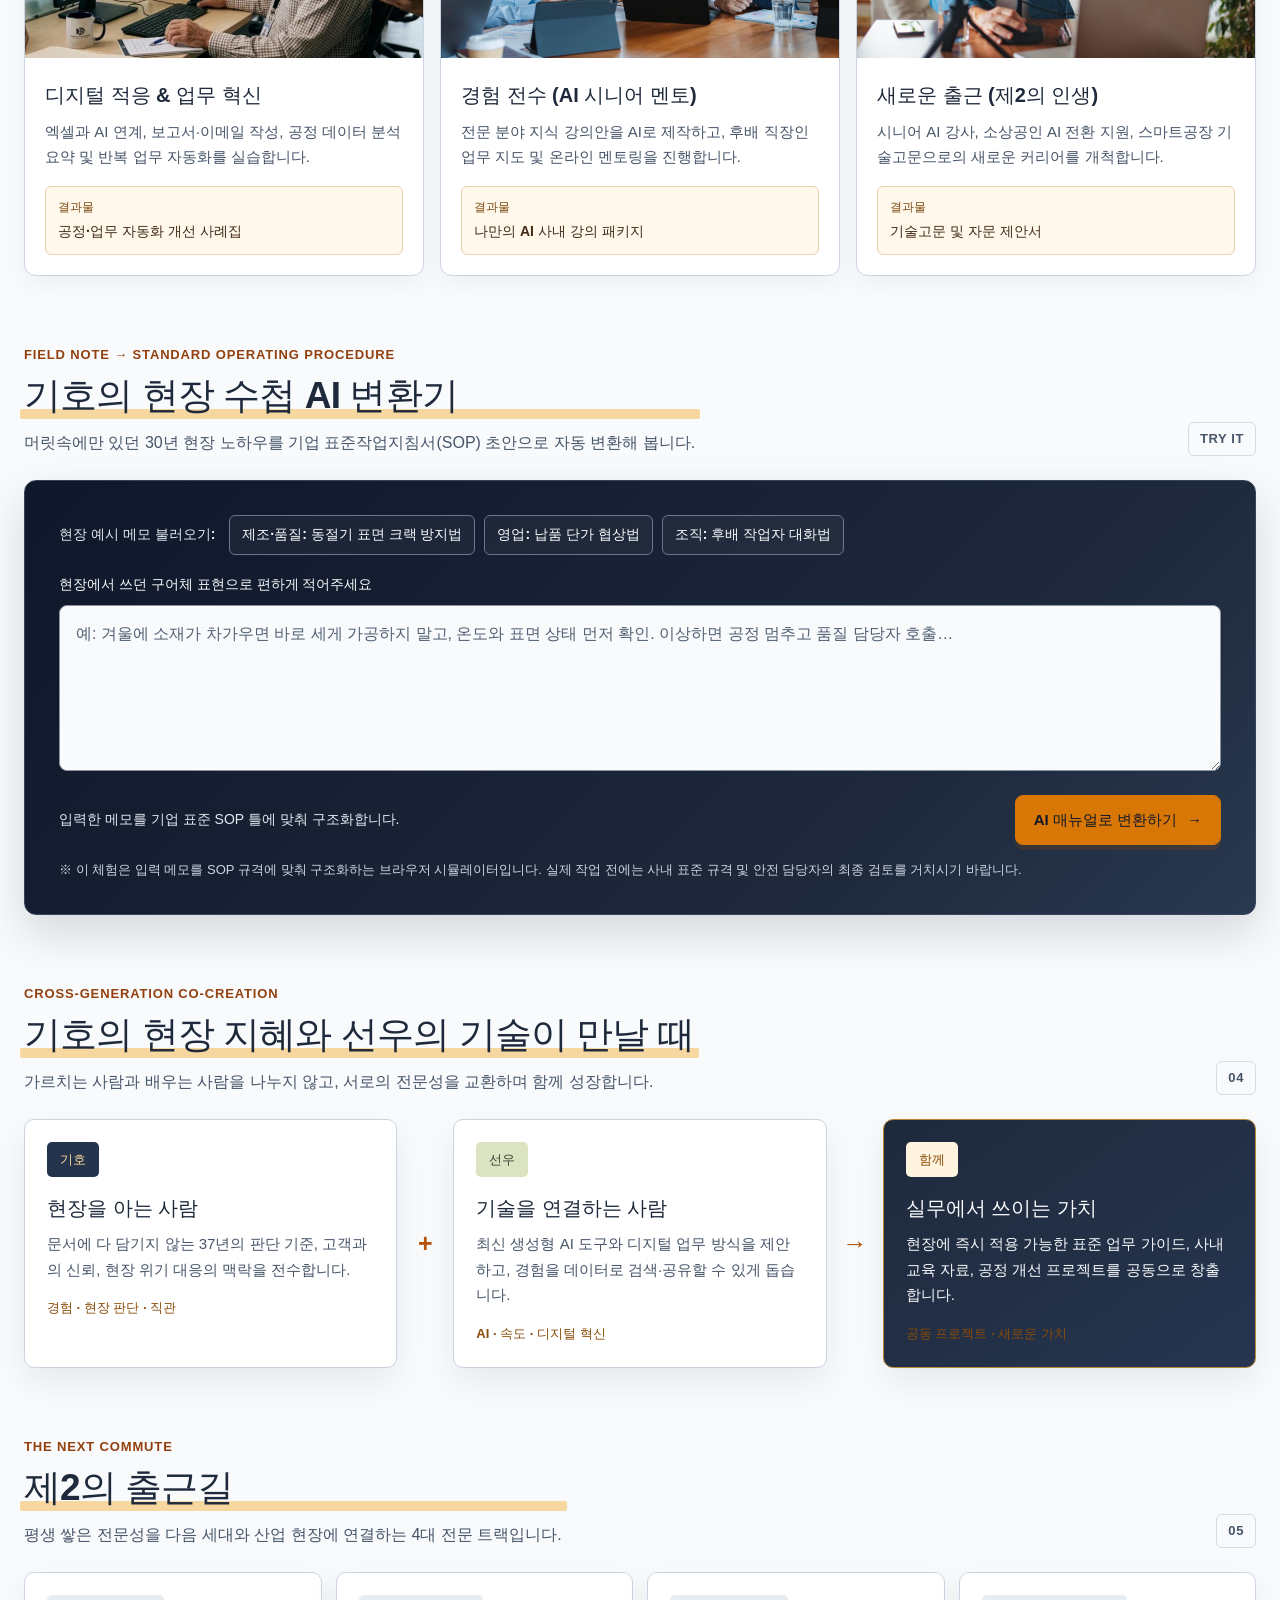
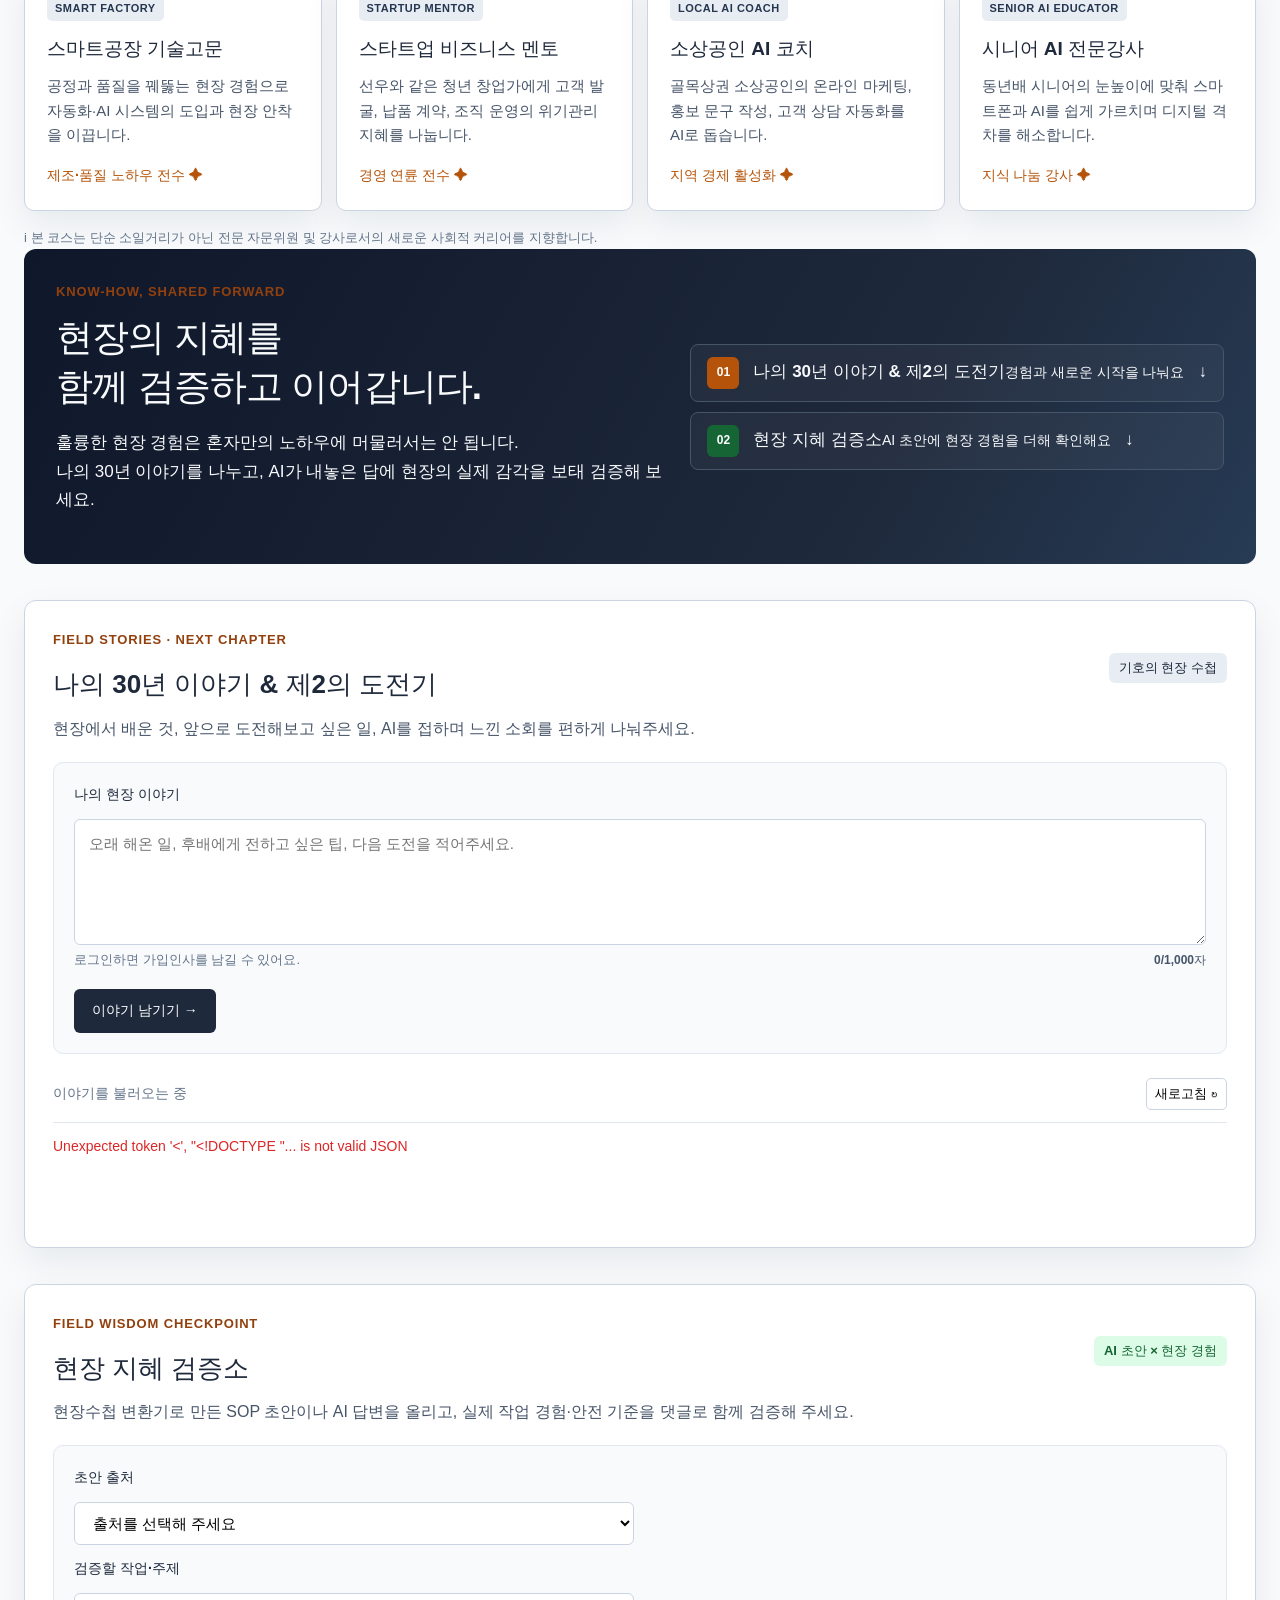
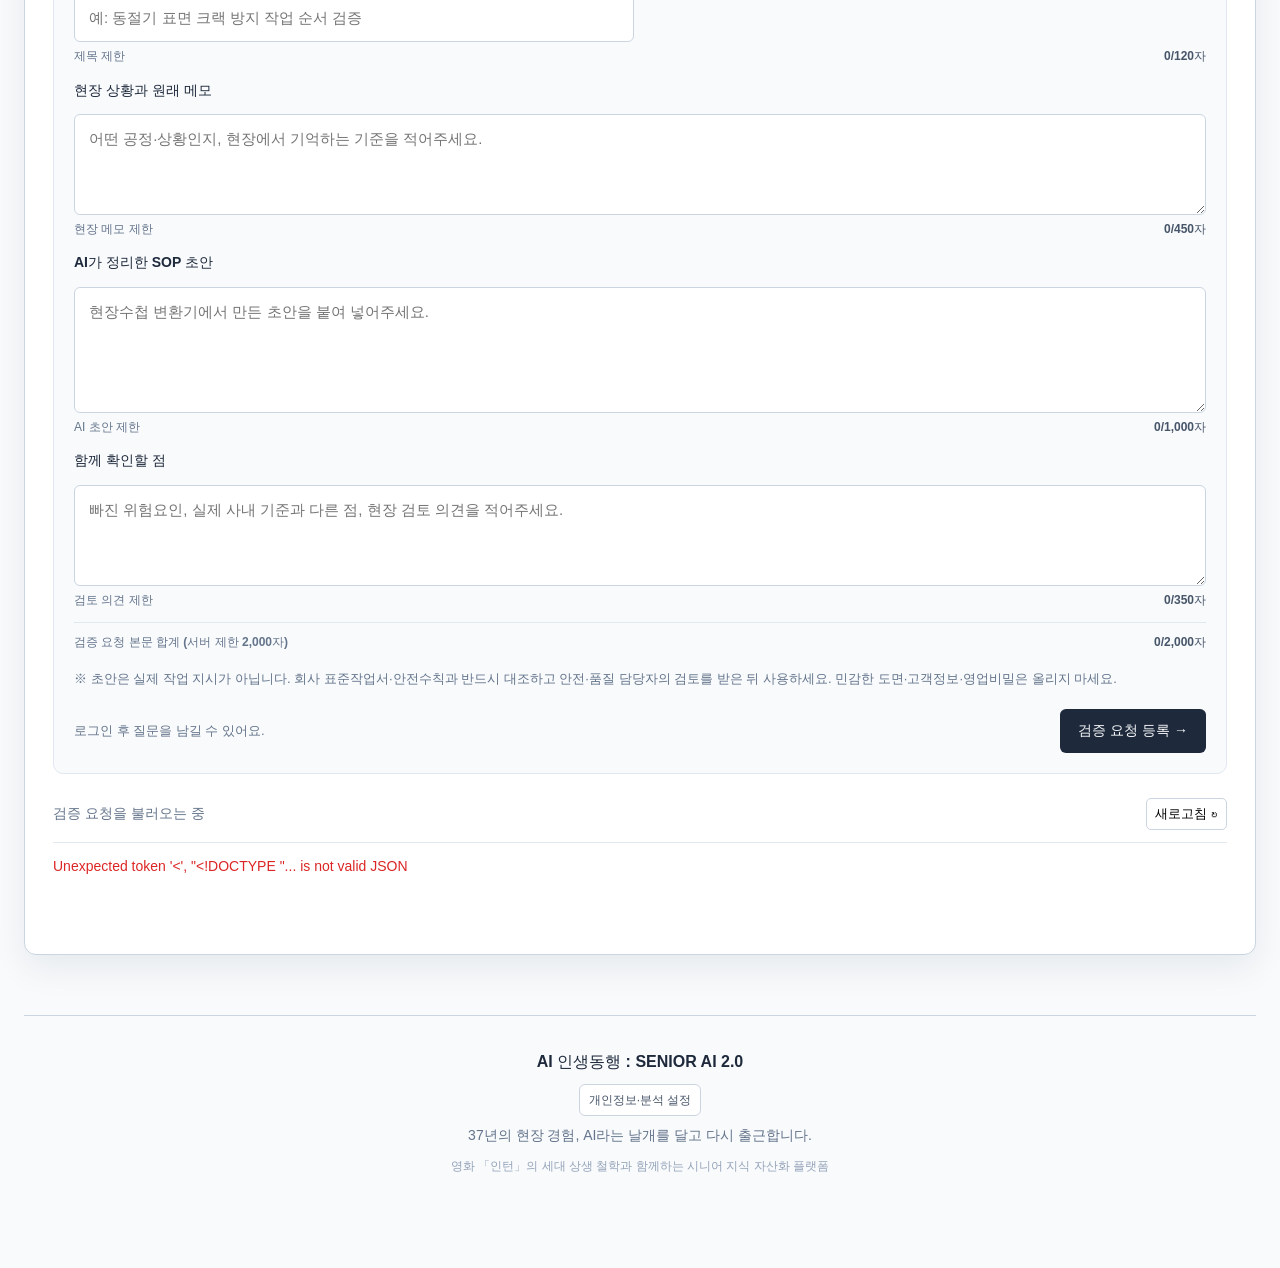
==== commit ef7b0599: "chore: bump script.js cache buster for GTM-only analytics" ====
--- a/public/index.html
+++ b/public/index.html
@@ -422,6 +422,6 @@
       <button type="button" class="consent-accept" id="analytics-consent-accept">동의</button>
     </div>
   </section>
-  <script src="script.js?v=analytics-consent-20261109"></script>
+  <script src="script.js?v=gtm-only-20261110"></script>
 </body>
 </html>
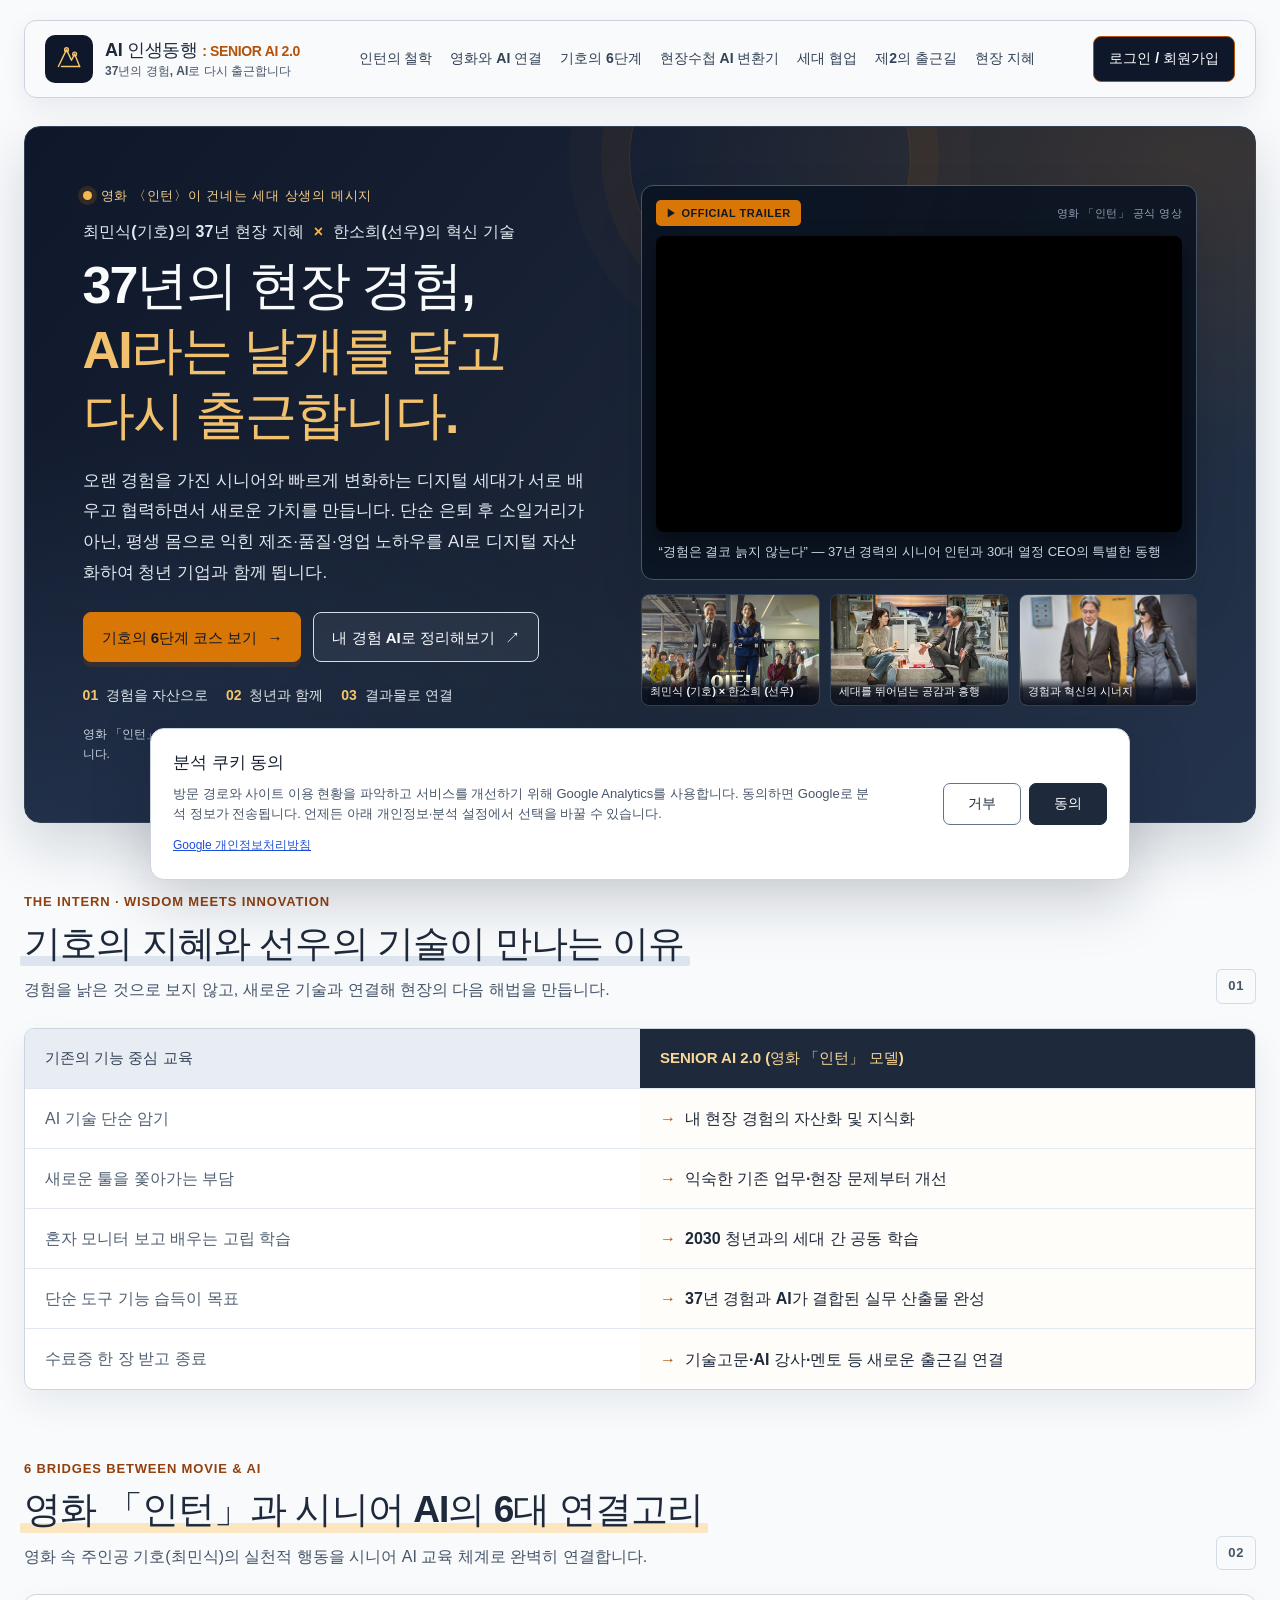
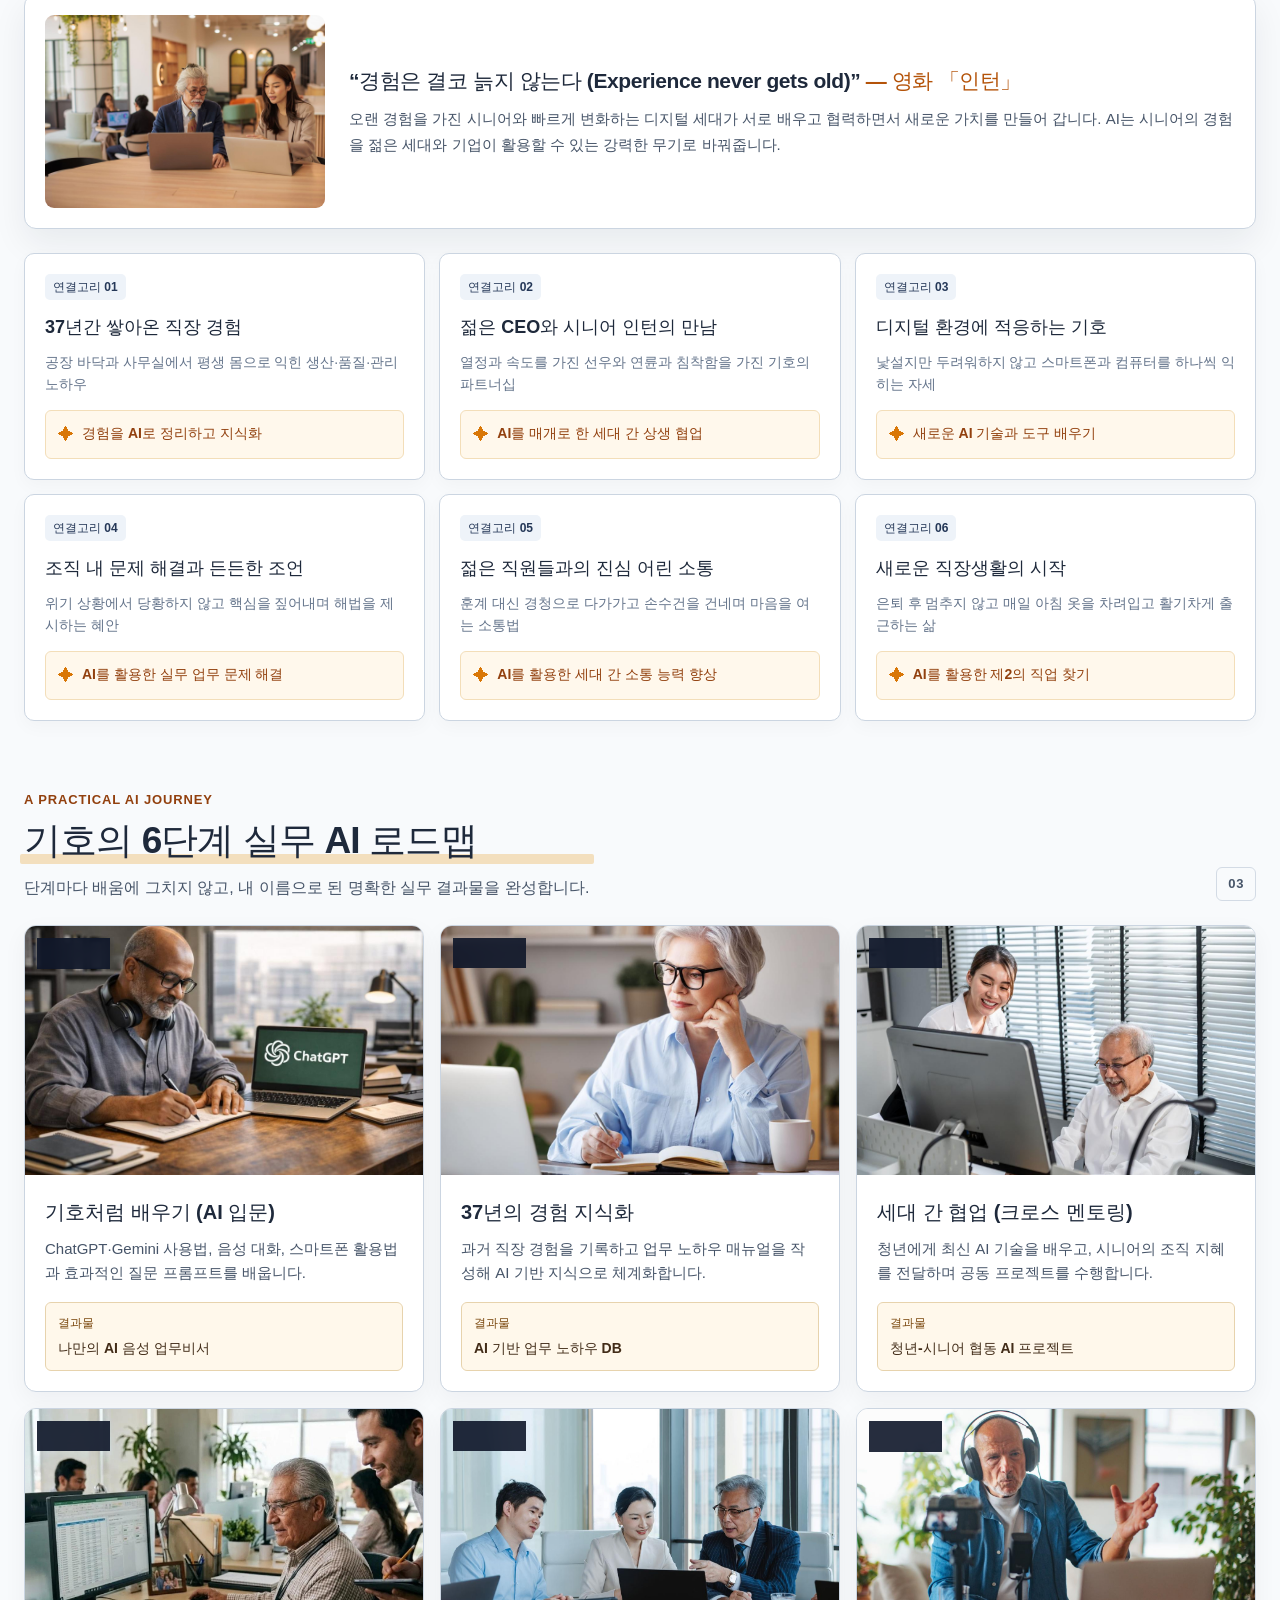
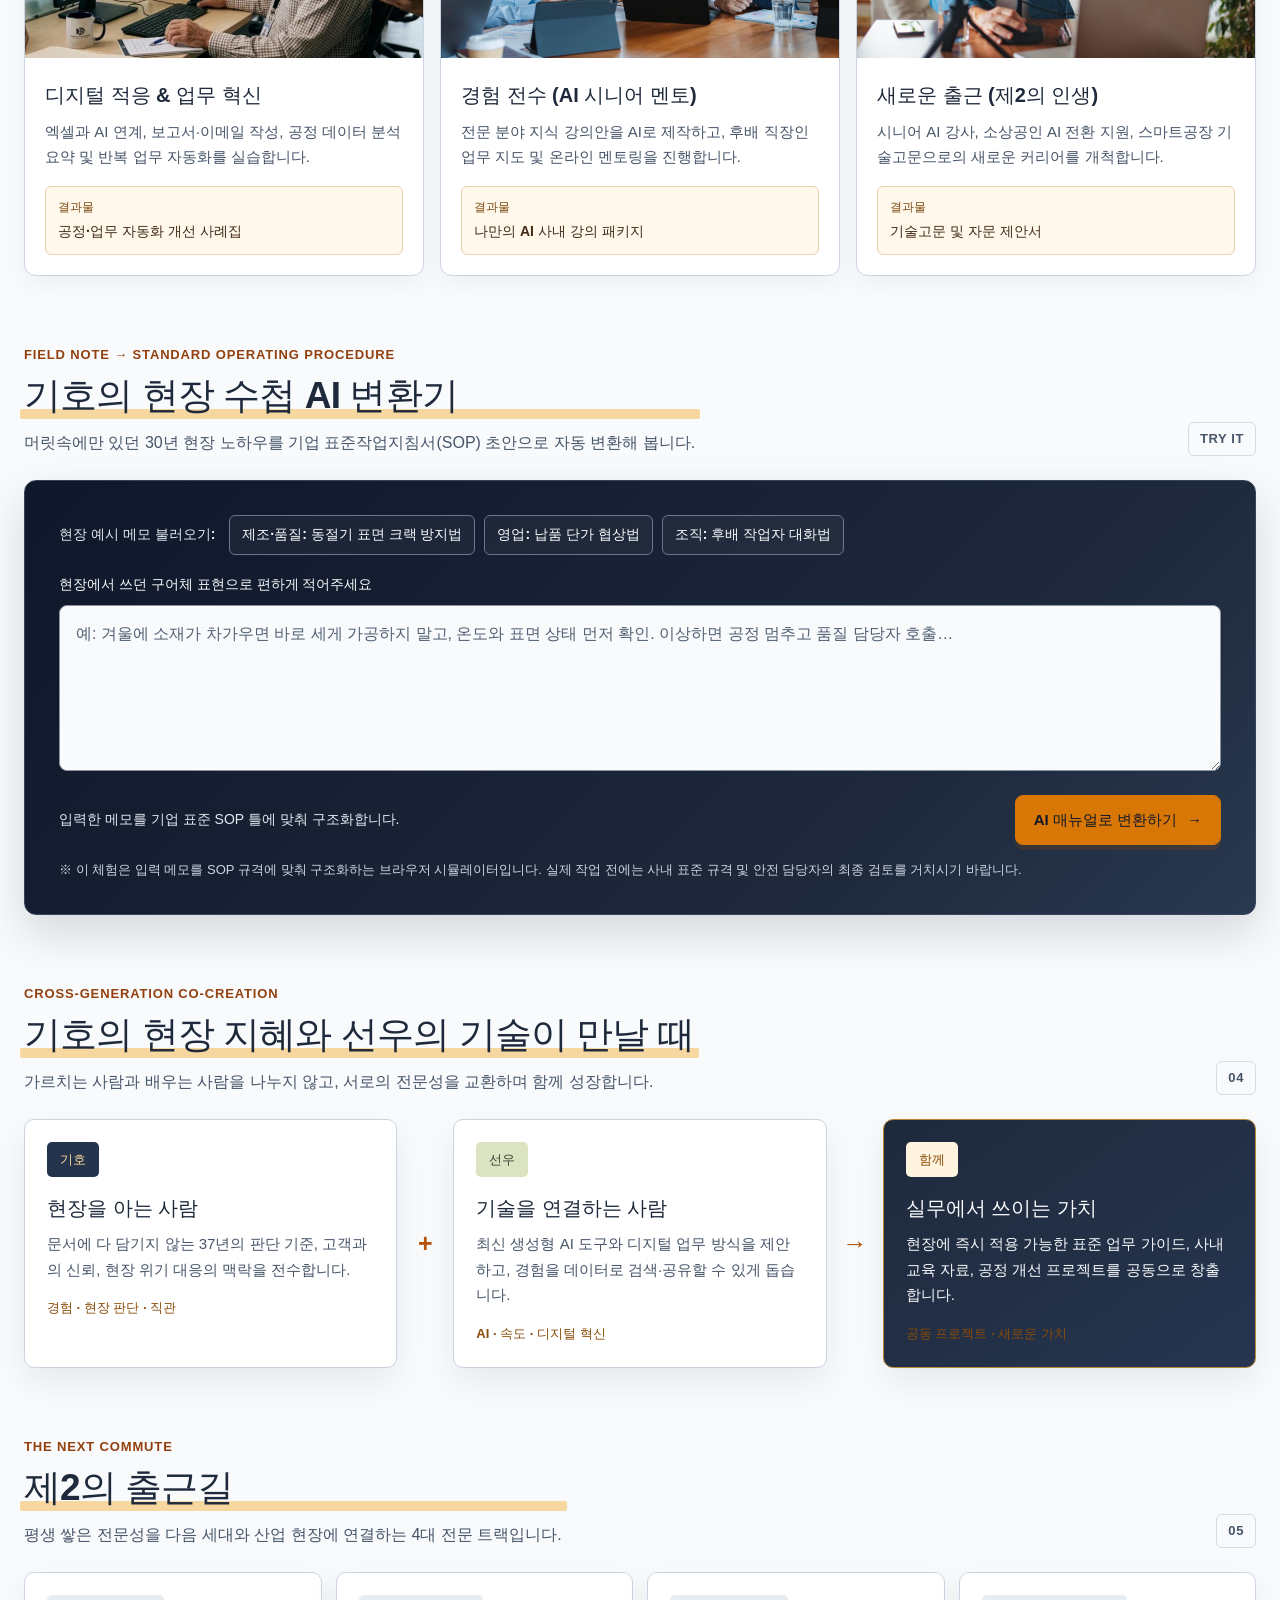
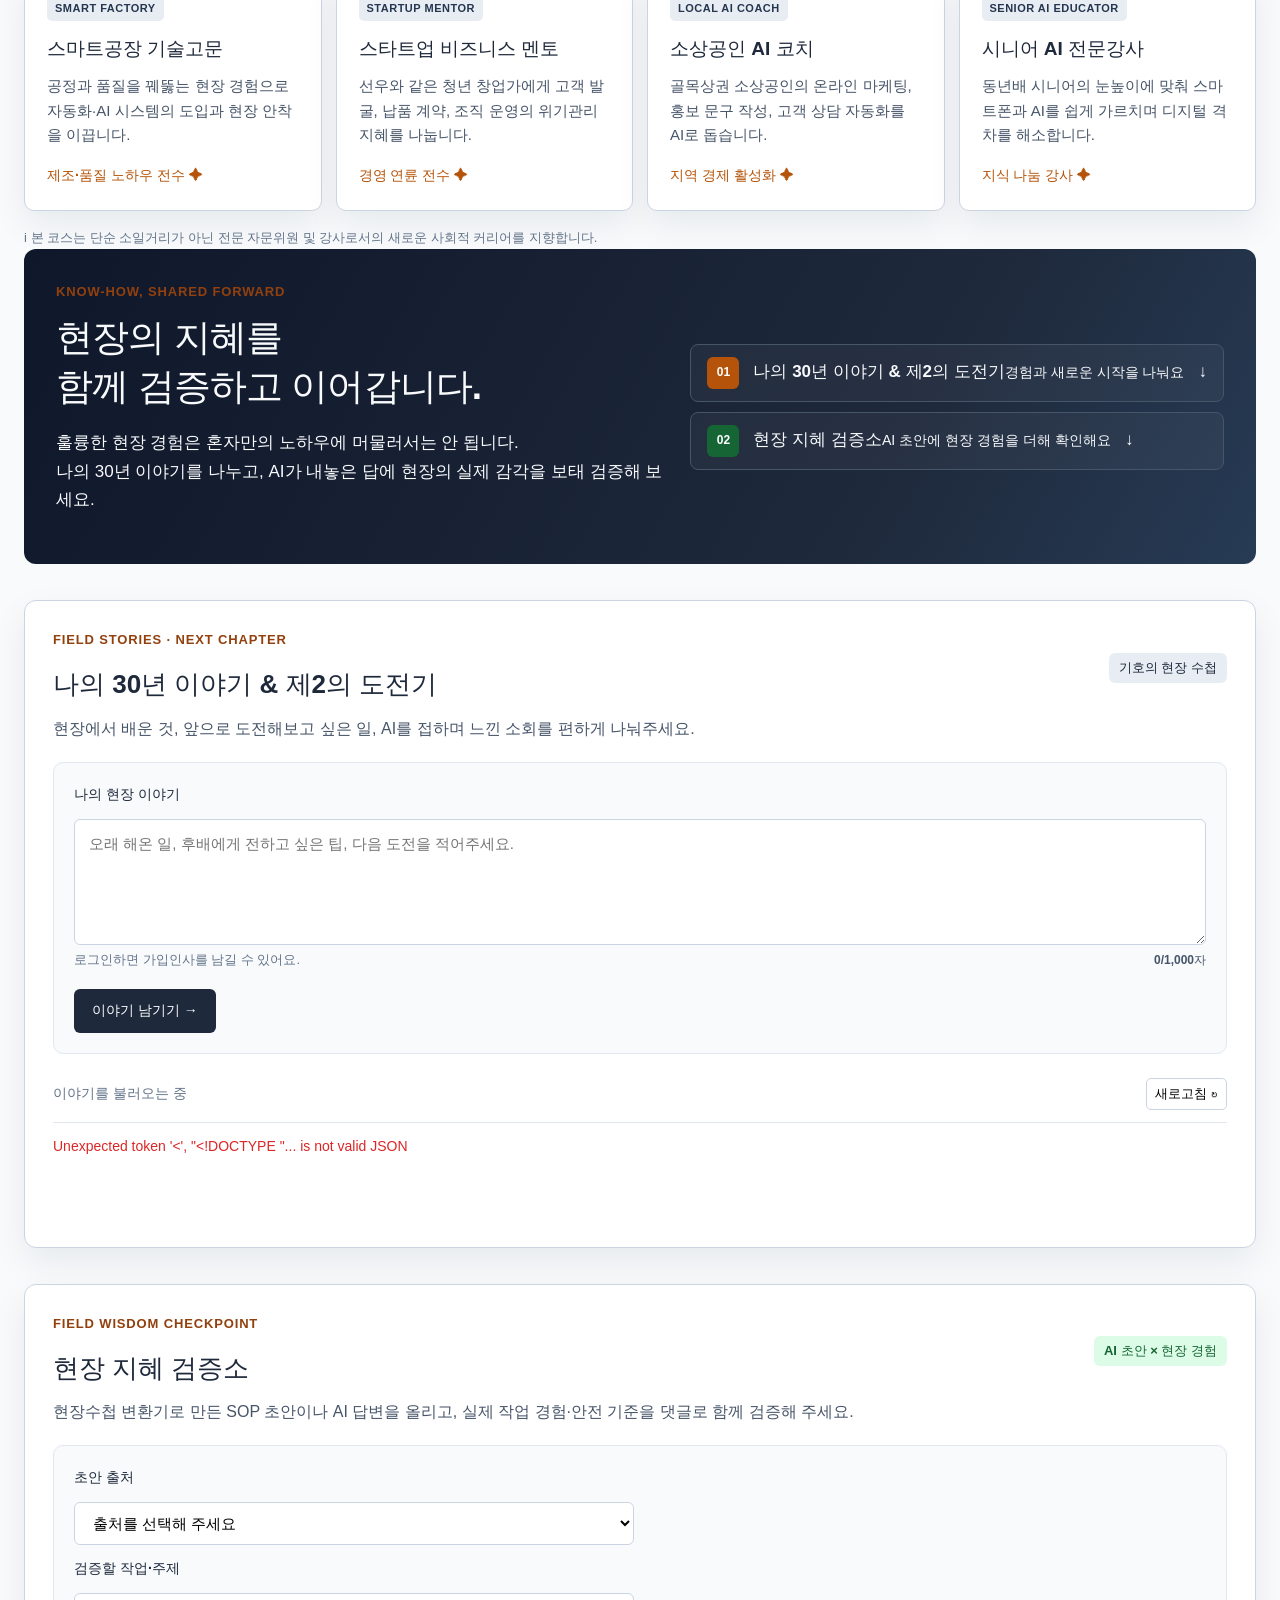
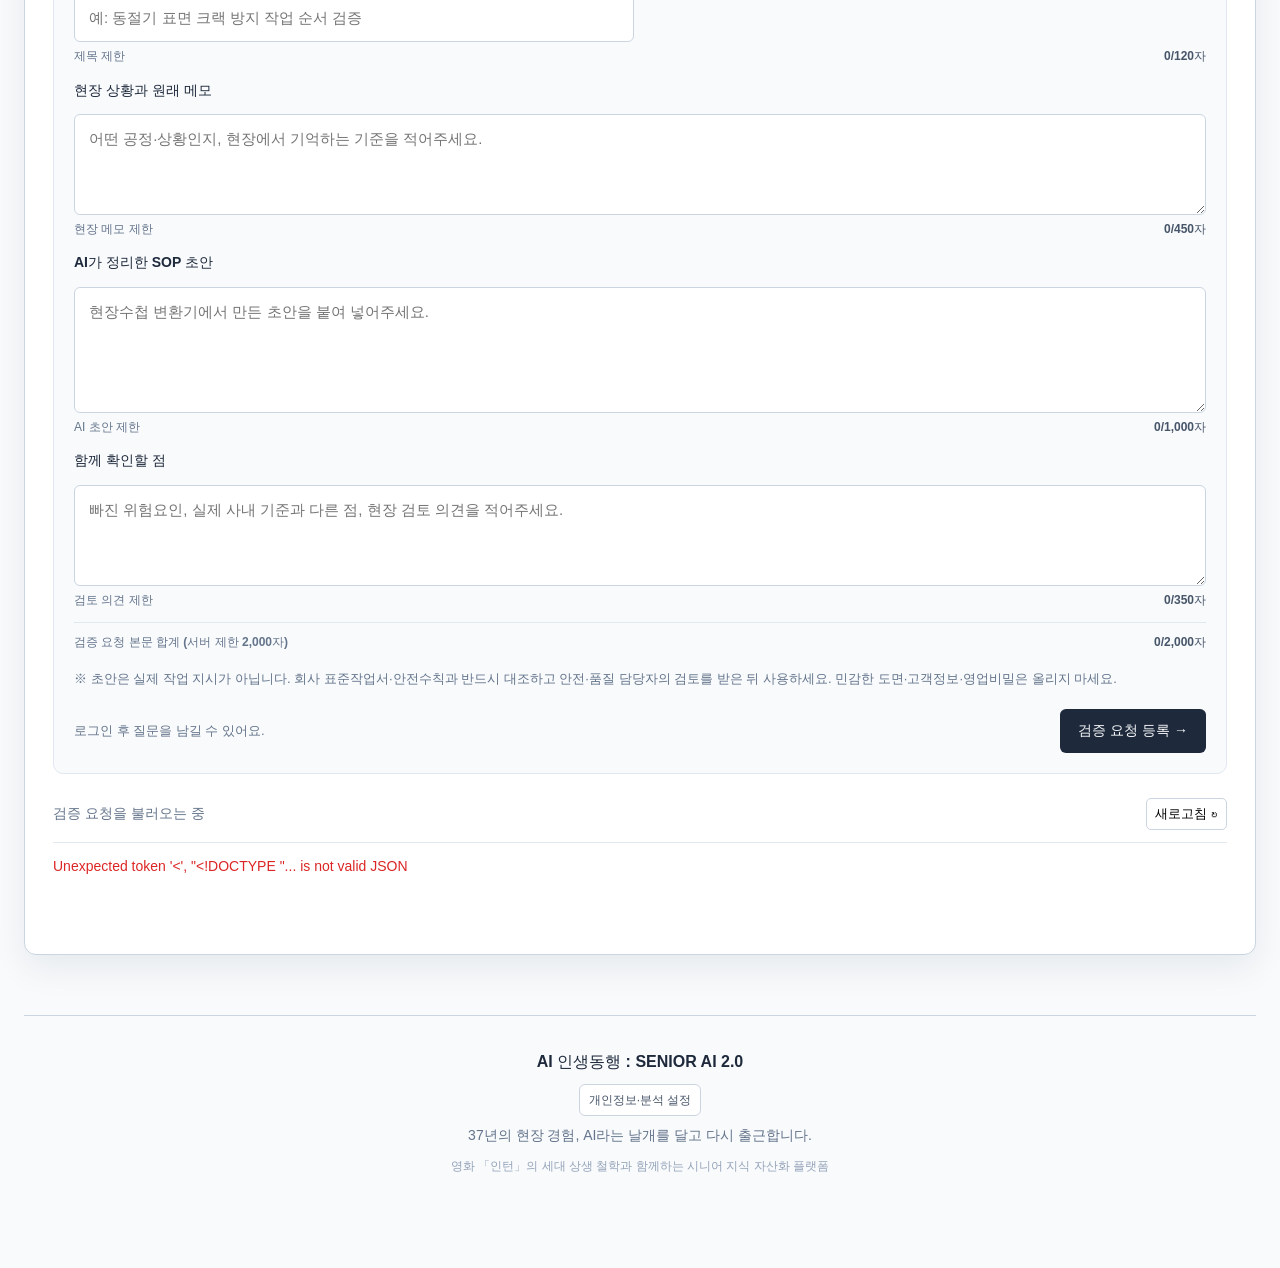
==== commit 84651d1a: "perf: optimize hero image LCP, preconnect external video domains, and prevent CLS; Close #22, Close " ====
--- a/public/index.html
+++ b/public/index.html
@@ -21,6 +21,9 @@
   <meta name="naver-site-verification" content="5541e33d2f02b4ad7a07fa61fa7176520b193c60" />
   <title>AI 인생동행 : SENIOR AI 2.0 — 37년의 경험, AI로 다시 출근합니다</title>
   <link rel="stylesheet" href="style.css?v=senior-ai-v2-analytics-consent-20261109">
+  <link rel="preconnect" href="https://www.youtube-nocookie.com">
+  <link rel="preconnect" href="https://i.ytimg.com">
+  <link rel="preload" as="image" href="images/intern_still_1.jpg" fetchpriority="high">
 </head>
 <body>
   <a class="skip-link" href="#main-content">본문으로 바로가기</a>
@@ -83,15 +86,15 @@
         </div>
         <div class="hero-still-gallery">
           <div class="still-item">
-            <img src="images/intern_still_1.jpg" alt="최민식과 한소희 출연 영화 인턴 기사">
+            <img src="images/intern_still_1.jpg" alt="최민식과 한소희 출연 영화 인턴 기사" width="300" height="200" fetchpriority="high">
             <span>최민식 (기호) × 한소희 (선우)</span>
           </div>
           <div class="still-item">
-            <img src="images/intern_still_2.jpg" alt="영화 인턴 박스오피스 흥행과 감동">
+            <img src="images/intern_still_2.jpg" alt="영화 인턴 박스오피스 흥행과 감동" width="300" height="200" loading="lazy">
             <span>세대를 뛰어넘는 공감과 흥행</span>
           </div>
           <div class="still-item">
-            <img src="images/intern_still_3.jpg" alt="경험과 혁신의 세대 간 협업">
+            <img src="images/intern_still_3.jpg" alt="경험과 혁신의 세대 간 협업" width="300" height="200" loading="lazy">
             <span>경험과 혁신의 시너지</span>
           </div>
         </div>
